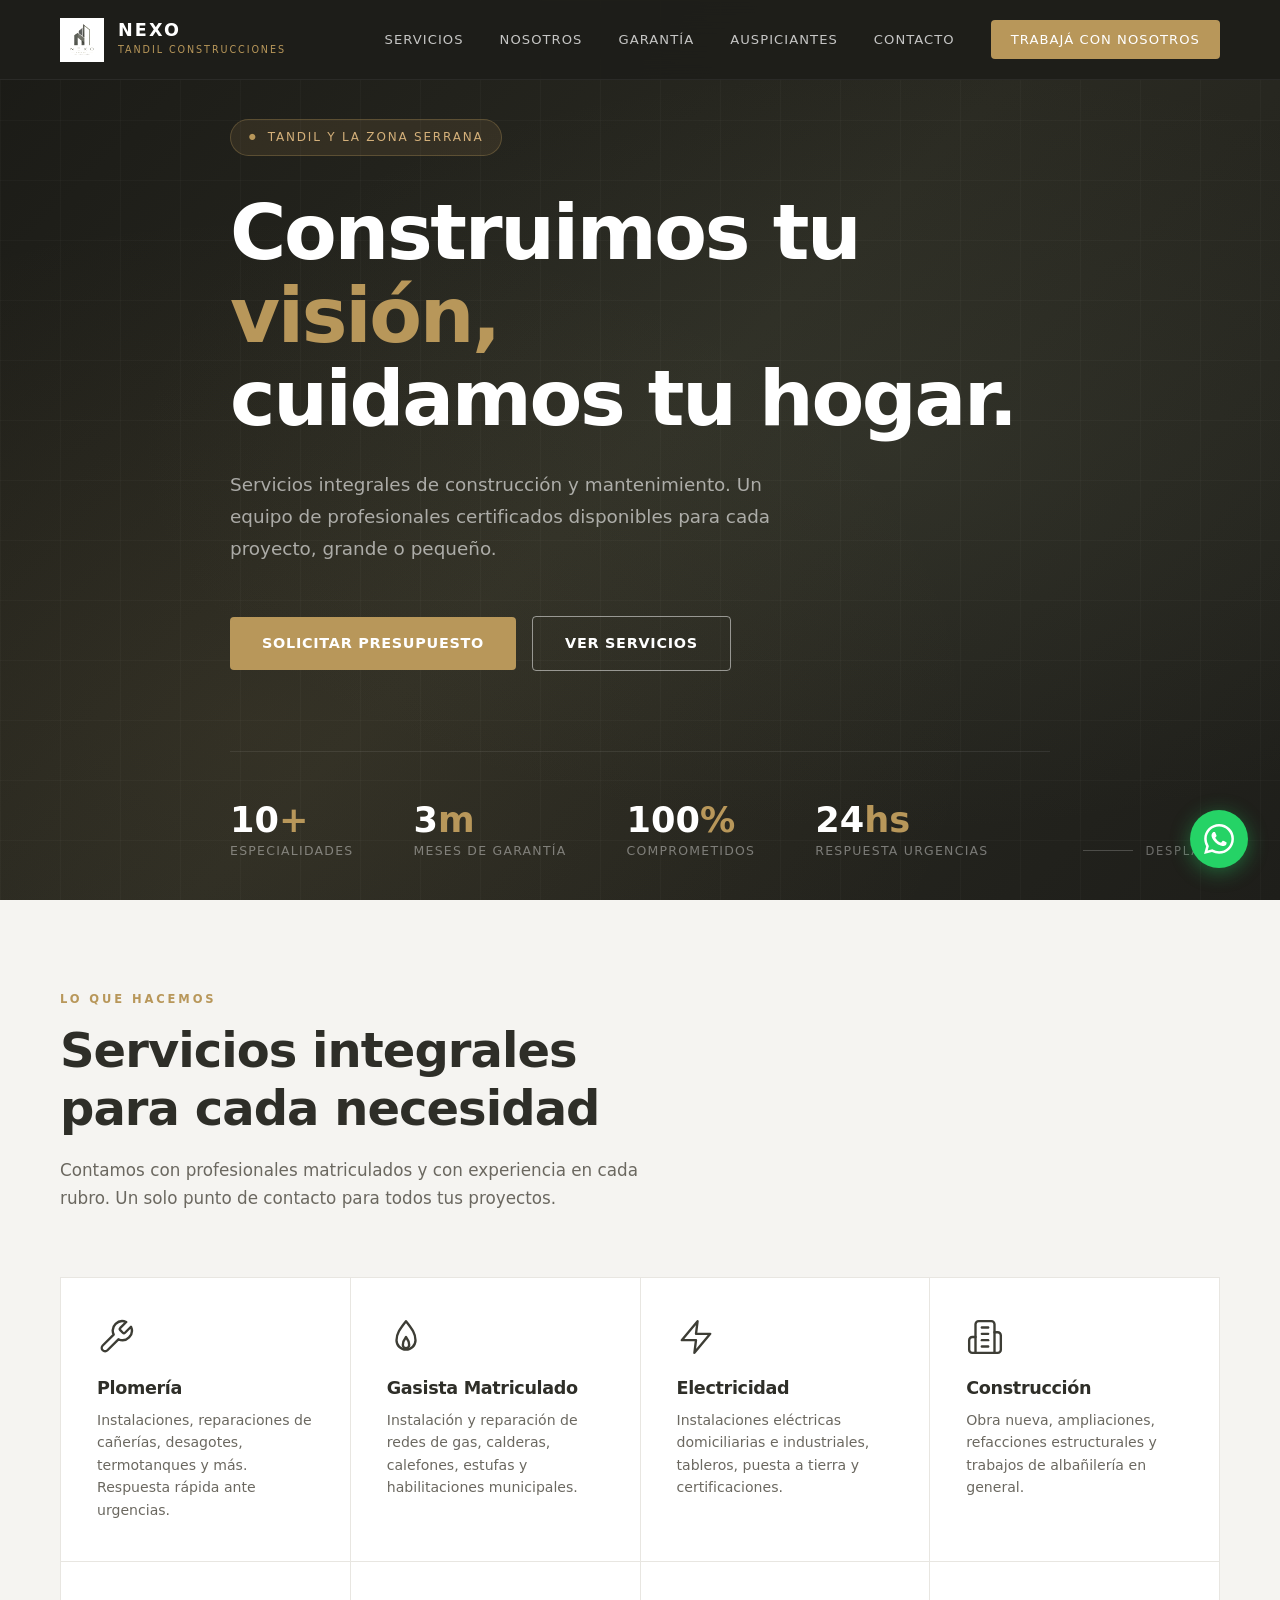
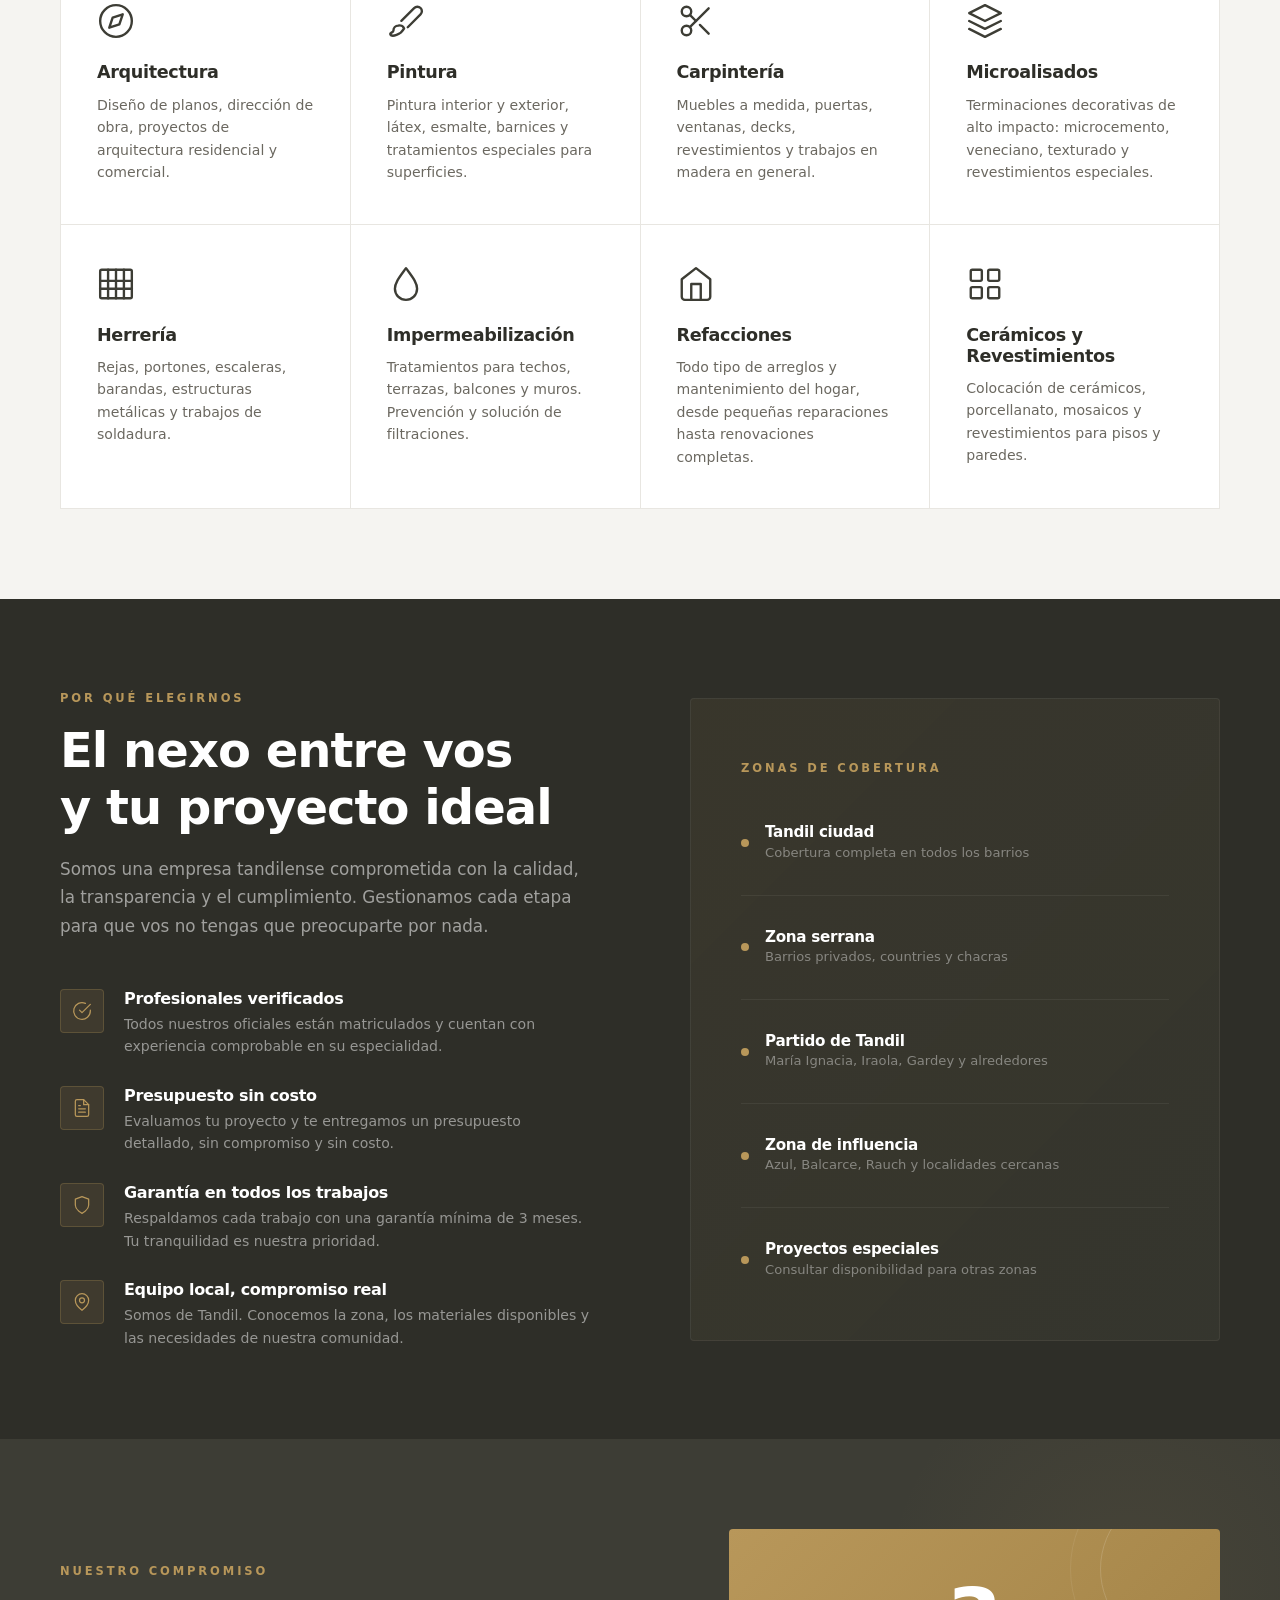
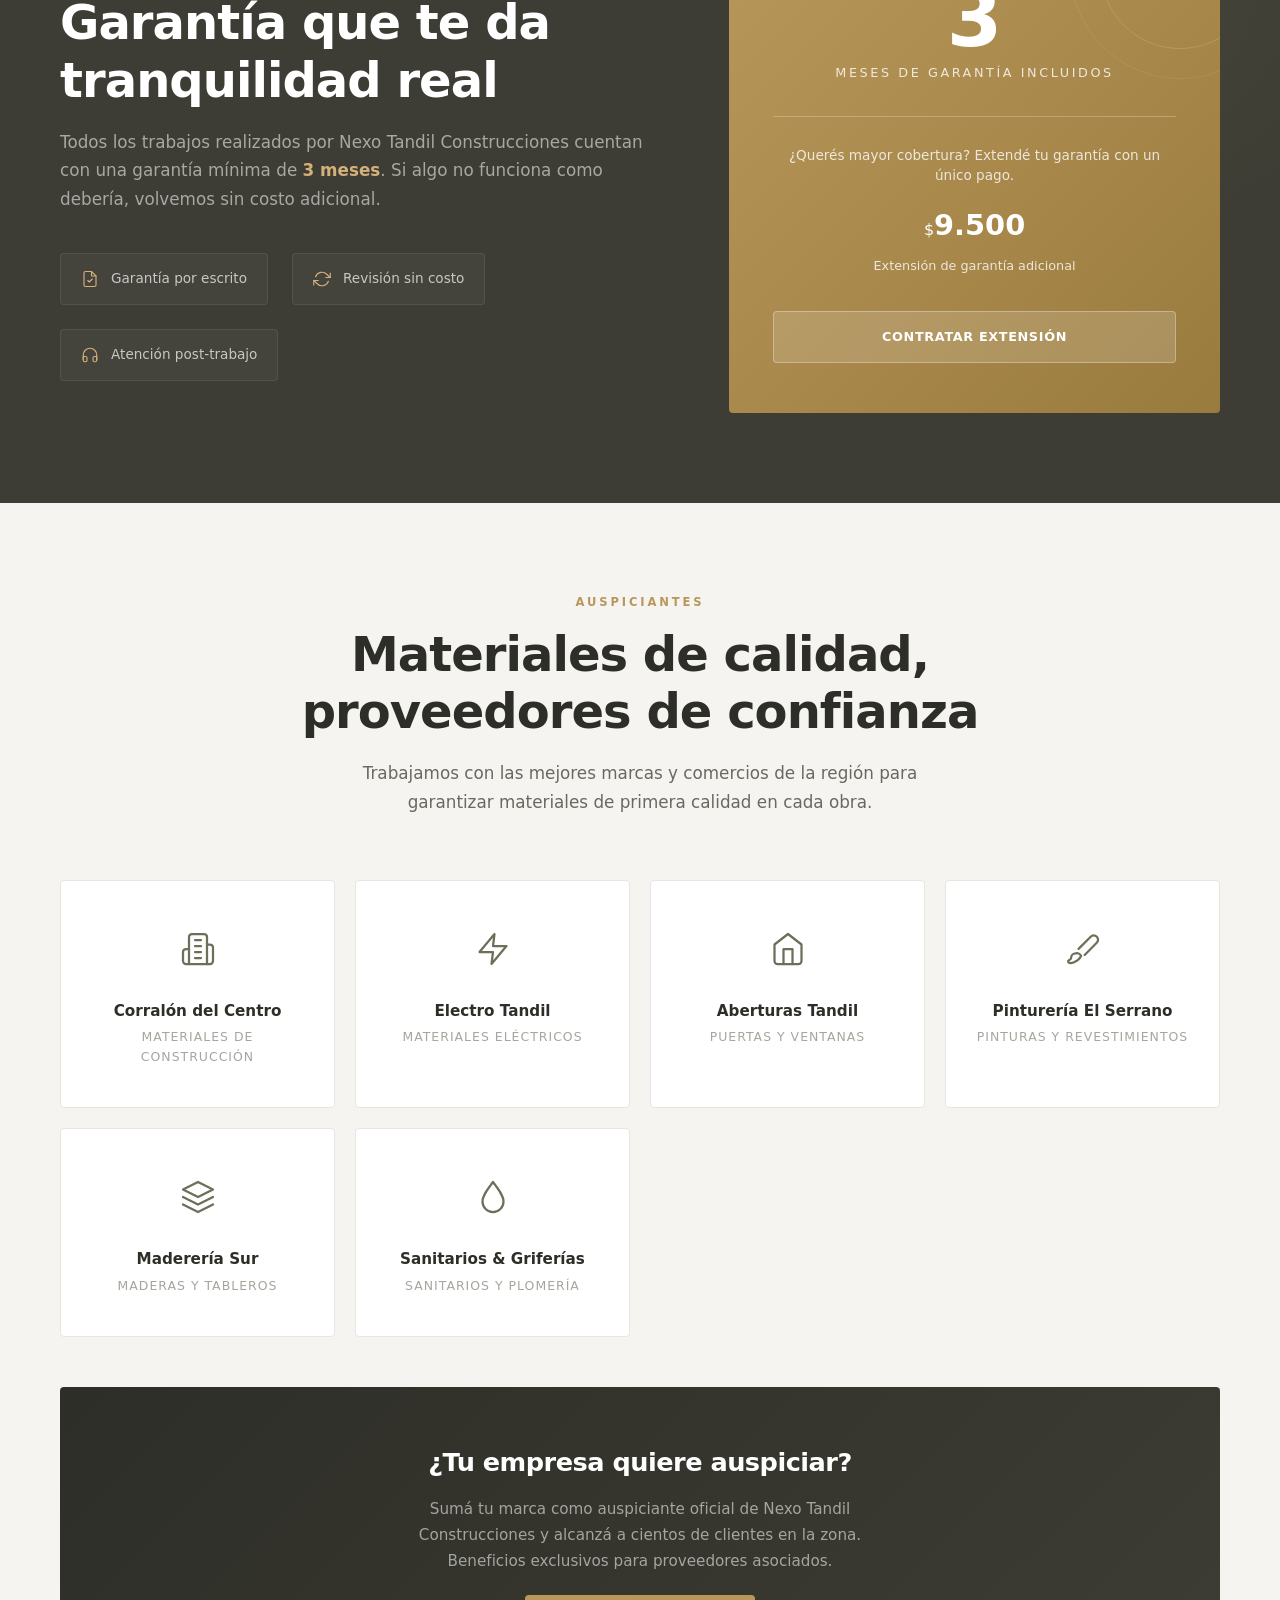
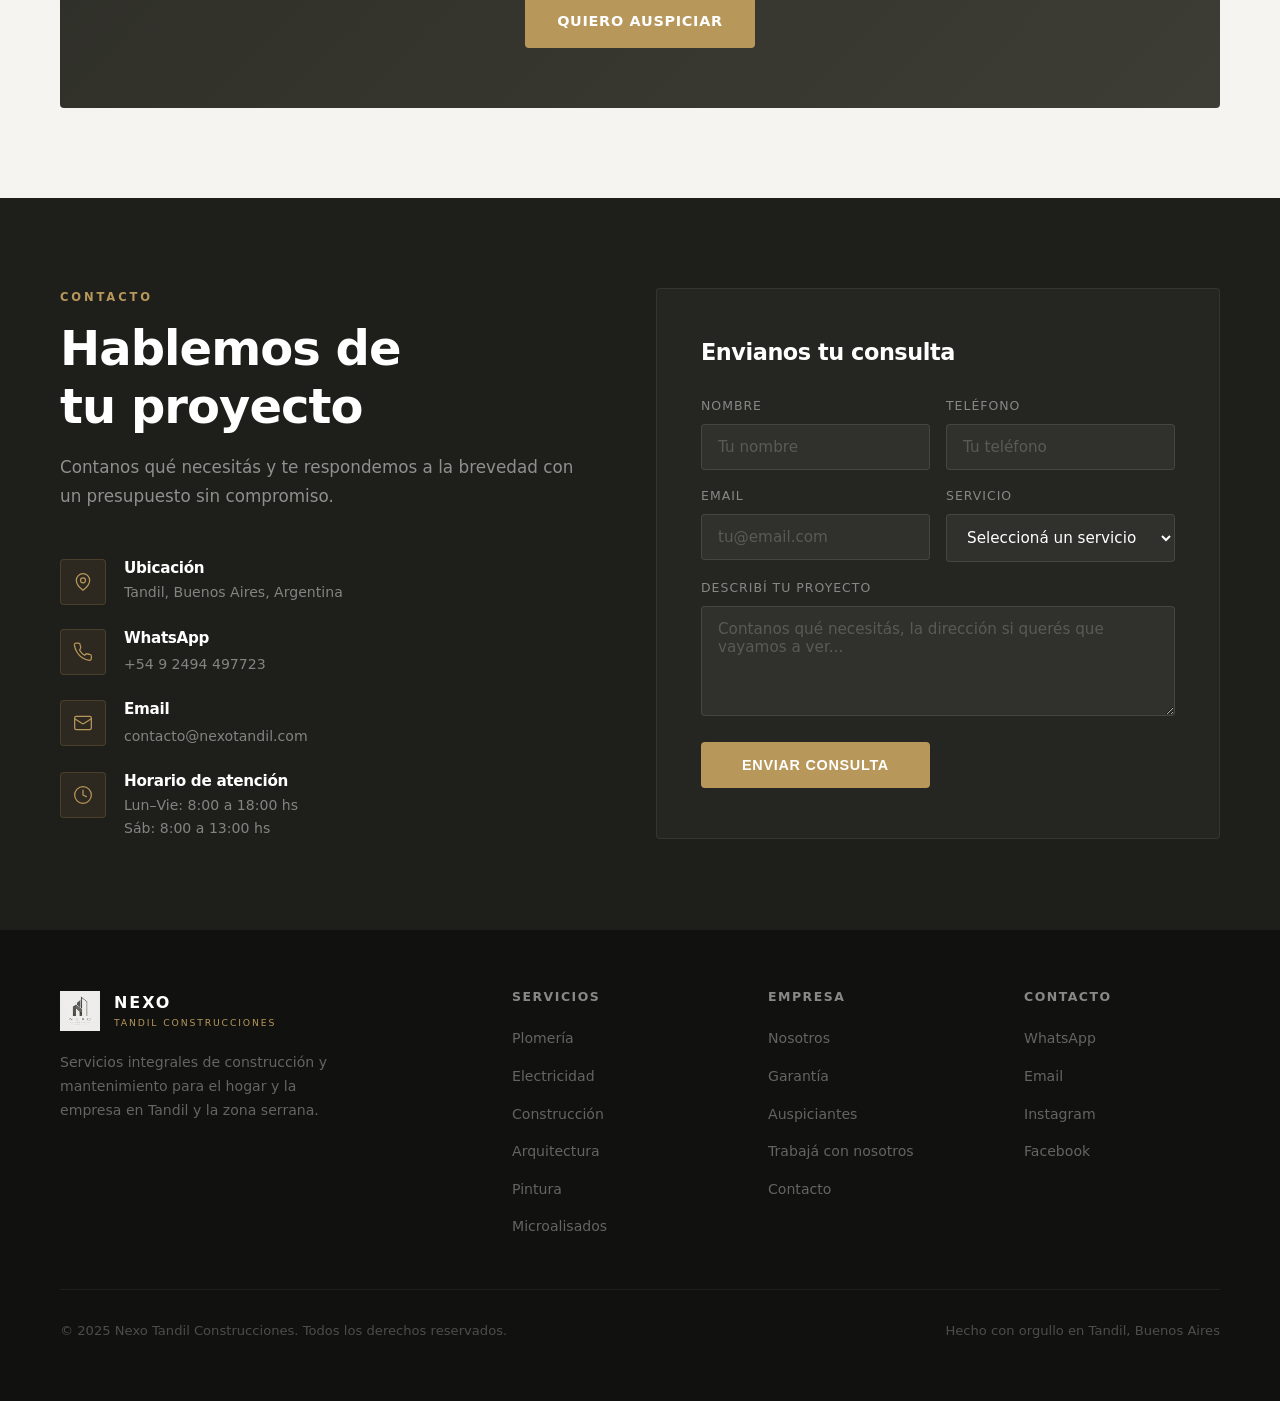
==== index.html @ 0456e1ce "Sitio web completo Nexo Tandil Construcciones Incluye página principal con servicios, garantía, ausp" ====
<!DOCTYPE html>
<html lang="es">
<head>
  <meta charset="UTF-8" />
  <meta name="viewport" content="width=device-width, initial-scale=1.0" />
  <title>Nexo Tandil Construcciones — Tu hogar, nuestra obra</title>
  <meta name="description" content="Nexo Tandil Construcciones. Servicios integrales de construcción, refacciones y mantenimiento en Tandil y la zona. Plomería, electricidad, arquitectura, pintura y más.">
  <link rel="stylesheet" href="style.css" />
</head>
<body>

<!-- SVG SPRITE (icons reutilizables) -->
<svg xmlns="http://www.w3.org/2000/svg" style="display:none">
  <!-- wrench -->
  <symbol id="i-wrench" viewBox="0 0 24 24" fill="none" stroke="currentColor" stroke-width="1.5" stroke-linecap="round" stroke-linejoin="round">
    <path d="M14.7 6.3a1 1 0 0 0 0 1.4l1.6 1.6a1 1 0 0 0 1.4 0l3.77-3.77a6 6 0 0 1-7.94 7.94l-6.91 6.91a2.12 2.12 0 0 1-3-3l6.91-6.91a6 6 0 0 1 7.94-7.94l-3.76 3.76z"/>
  </symbol>
  <!-- flame -->
  <symbol id="i-flame" viewBox="0 0 24 24" fill="none" stroke="currentColor" stroke-width="1.5" stroke-linecap="round" stroke-linejoin="round">
    <path d="M12 2C8 7 6 10 6 14a6 6 0 0 0 12 0c0-4-2-7-6-12z"/>
    <path d="M12 12c-1.5 2-2 3.5-2 5a2 2 0 0 0 4 0c0-1.5-.5-3-2-5z"/>
  </symbol>
  <!-- zap -->
  <symbol id="i-zap" viewBox="0 0 24 24" fill="none" stroke="currentColor" stroke-width="1.5" stroke-linecap="round" stroke-linejoin="round">
    <polygon points="13 2 3 14 12 14 11 22 21 10 12 10 13 2"/>
  </symbol>
  <!-- building -->
  <symbol id="i-building" viewBox="0 0 24 24" fill="none" stroke="currentColor" stroke-width="1.5" stroke-linecap="round" stroke-linejoin="round">
    <path d="M6 22V4a2 2 0 0 1 2-2h8a2 2 0 0 1 2 2v18Z"/>
    <path d="M6 12H4a2 2 0 0 0-2 2v6a2 2 0 0 0 2 2h2"/>
    <path d="M18 9h2a2 2 0 0 1 2 2v9a2 2 0 0 1-2 2h-2"/>
    <line x1="10" y1="6" x2="14" y2="6"/><line x1="10" y1="10" x2="14" y2="10"/>
    <line x1="10" y1="14" x2="14" y2="14"/><line x1="10" y1="18" x2="14" y2="18"/>
  </symbol>
  <!-- compass -->
  <symbol id="i-compass" viewBox="0 0 24 24" fill="none" stroke="currentColor" stroke-width="1.5" stroke-linecap="round" stroke-linejoin="round">
    <circle cx="12" cy="12" r="10"/>
    <polygon points="16.24 7.76 14.12 14.12 7.76 16.24 9.88 9.88 16.24 7.76"/>
  </symbol>
  <!-- paintbrush -->
  <symbol id="i-paintbrush" viewBox="0 0 24 24" fill="none" stroke="currentColor" stroke-width="1.5" stroke-linecap="round" stroke-linejoin="round">
    <path d="m9.06 11.9 8.07-8.06a2.85 2.85 0 1 1 4.03 4.03l-8.06 8.08"/>
    <path d="M7.07 14.94c-1.66 0-3 1.35-3 3.02 0 1.33-2.5 1.52-2 2.5 1 2 6.64.17 8.72-3.74a3.02 3.02 0 0 0-3.72-1.78z"/>
  </symbol>
  <!-- scissors (carpintería) -->
  <symbol id="i-saw" viewBox="0 0 24 24" fill="none" stroke="currentColor" stroke-width="1.5" stroke-linecap="round" stroke-linejoin="round">
    <circle cx="6" cy="6" r="3"/><circle cx="6" cy="18" r="3"/>
    <line x1="20" y1="4" x2="8.12" y2="15.88"/>
    <line x1="14.47" y1="14.48" x2="20" y2="20"/>
    <line x1="8.12" y1="8.12" x2="12" y2="12"/>
  </symbol>
  <!-- layers (microalisados) -->
  <symbol id="i-layers" viewBox="0 0 24 24" fill="none" stroke="currentColor" stroke-width="1.5" stroke-linecap="round" stroke-linejoin="round">
    <polygon points="12 2 2 7 12 12 22 7 12 2"/>
    <polyline points="2 17 12 22 22 17"/>
    <polyline points="2 12 12 17 22 12"/>
  </symbol>
  <!-- bars / gate (herrería) -->
  <symbol id="i-gate" viewBox="0 0 24 24" fill="none" stroke="currentColor" stroke-width="1.5" stroke-linecap="round" stroke-linejoin="round">
    <rect x="2" y="3" width="20" height="18" rx="1"/>
    <line x1="7" y1="3" x2="7" y2="21"/>
    <line x1="12" y1="3" x2="12" y2="21"/>
    <line x1="17" y1="3" x2="17" y2="21"/>
    <line x1="2" y1="10" x2="22" y2="10"/>
    <line x1="2" y1="15" x2="22" y2="15"/>
  </symbol>
  <!-- droplet (impermeabilización) -->
  <symbol id="i-droplet" viewBox="0 0 24 24" fill="none" stroke="currentColor" stroke-width="1.5" stroke-linecap="round" stroke-linejoin="round">
    <path d="M12 2C8 7.5 5 11 5 15a7 7 0 0 0 14 0c0-4-3-7.5-7-13z"/>
  </symbol>
  <!-- home (refacciones) -->
  <symbol id="i-home" viewBox="0 0 24 24" fill="none" stroke="currentColor" stroke-width="1.5" stroke-linecap="round" stroke-linejoin="round">
    <path d="m3 9 9-7 9 7v11a2 2 0 0 1-2 2H5a2 2 0 0 1-2-2z"/>
    <polyline points="9 22 9 12 15 12 15 22"/>
  </symbol>
  <!-- grid (cerámicos) -->
  <symbol id="i-grid" viewBox="0 0 24 24" fill="none" stroke="currentColor" stroke-width="1.5" stroke-linecap="round" stroke-linejoin="round">
    <rect width="7" height="7" x="3" y="3" rx="1"/>
    <rect width="7" height="7" x="14" y="3" rx="1"/>
    <rect width="7" height="7" x="14" y="14" rx="1"/>
    <rect width="7" height="7" x="3" y="14" rx="1"/>
  </symbol>
  <!-- map-pin -->
  <symbol id="i-pin" viewBox="0 0 24 24" fill="none" stroke="currentColor" stroke-width="1.5" stroke-linecap="round" stroke-linejoin="round">
    <path d="M20 10c0 6-8 12-8 12S4 16 4 10a8 8 0 0 1 16 0z"/>
    <circle cx="12" cy="10" r="3"/>
  </symbol>
  <!-- phone -->
  <symbol id="i-phone" viewBox="0 0 24 24" fill="none" stroke="currentColor" stroke-width="1.5" stroke-linecap="round" stroke-linejoin="round">
    <path d="M22 16.92v3a2 2 0 0 1-2.18 2 19.79 19.79 0 0 1-8.63-3.07A19.5 19.5 0 0 1 4.69 12 19.79 19.79 0 0 1 1.65 3.49a2 2 0 0 1 1.99-2.18H6.5a2 2 0 0 1 2 1.72c.13.96.36 1.9.7 2.81a2 2 0 0 1-.45 2.11L7.91 9.91a16 16 0 0 0 6.06 6.06l1.27-1.27a2 2 0 0 1 2.11-.45c.91.34 1.85.57 2.81.7A2 2 0 0 1 22 16.92z"/>
  </symbol>
  <!-- mail -->
  <symbol id="i-mail" viewBox="0 0 24 24" fill="none" stroke="currentColor" stroke-width="1.5" stroke-linecap="round" stroke-linejoin="round">
    <rect width="20" height="16" x="2" y="4" rx="2"/>
    <path d="m22 7-8.97 5.7a1.94 1.94 0 0 1-2.06 0L2 7"/>
  </symbol>
  <!-- clock -->
  <symbol id="i-clock" viewBox="0 0 24 24" fill="none" stroke="currentColor" stroke-width="1.5" stroke-linecap="round" stroke-linejoin="round">
    <circle cx="12" cy="12" r="10"/>
    <polyline points="12 6 12 12 16 14"/>
  </symbol>
  <!-- check-circle -->
  <symbol id="i-check" viewBox="0 0 24 24" fill="none" stroke="currentColor" stroke-width="1.5" stroke-linecap="round" stroke-linejoin="round">
    <path d="M22 11.08V12a10 10 0 1 1-5.93-9.14"/>
    <polyline points="22 4 12 14.01 9 11.01"/>
  </symbol>
  <!-- file-text -->
  <symbol id="i-file" viewBox="0 0 24 24" fill="none" stroke="currentColor" stroke-width="1.5" stroke-linecap="round" stroke-linejoin="round">
    <path d="M14 2H6a2 2 0 0 0-2 2v16a2 2 0 0 0 2 2h12a2 2 0 0 0 2-2V8z"/>
    <polyline points="14 2 14 8 20 8"/>
    <line x1="16" y1="13" x2="8" y2="13"/>
    <line x1="16" y1="17" x2="8" y2="17"/>
    <polyline points="10 9 9 9 8 9"/>
  </symbol>
  <!-- shield -->
  <symbol id="i-shield" viewBox="0 0 24 24" fill="none" stroke="currentColor" stroke-width="1.5" stroke-linecap="round" stroke-linejoin="round">
    <path d="M12 22s8-4 8-10V5l-8-3-8 3v7c0 6 8 10 8 10z"/>
  </symbol>
  <!-- document check (garantía por escrito) -->
  <symbol id="i-doc-check" viewBox="0 0 24 24" fill="none" stroke="currentColor" stroke-width="1.5" stroke-linecap="round" stroke-linejoin="round">
    <path d="M14 2H6a2 2 0 0 0-2 2v16a2 2 0 0 0 2 2h12a2 2 0 0 0 2-2V8z"/>
    <polyline points="14 2 14 8 20 8"/>
    <polyline points="9 14 11 16 15 12"/>
  </symbol>
  <!-- refresh -->
  <symbol id="i-refresh" viewBox="0 0 24 24" fill="none" stroke="currentColor" stroke-width="1.5" stroke-linecap="round" stroke-linejoin="round">
    <path d="M23 4v6h-6"/>
    <path d="M1 20v-6h6"/>
    <path d="M3.51 9a9 9 0 0 1 14.85-3.36L23 10M1 14l4.64 4.36A9 9 0 0 0 20.49 15"/>
  </symbol>
  <!-- headphones (atención) -->
  <symbol id="i-headset" viewBox="0 0 24 24" fill="none" stroke="currentColor" stroke-width="1.5" stroke-linecap="round" stroke-linejoin="round">
    <path d="M3 18v-6a9 9 0 0 1 18 0v6"/>
    <path d="M21 19a2 2 0 0 1-2 2h-1a2 2 0 0 1-2-2v-3a2 2 0 0 1 2-2h3zM3 19a2 2 0 0 0 2 2h1a2 2 0 0 0 2-2v-3a2 2 0 0 0-2-2H3z"/>
  </symbol>
</svg>

<!-- NAVBAR -->
<nav class="navbar" id="navbar">
  <a href="index.html" class="nav-logo">
    <img src="logo.jpg" alt="Nexo Tandil Construcciones" />
    <div class="nav-logo-text">
      <span class="brand">Nexo</span>
      <span class="sub">Tandil Construcciones</span>
    </div>
  </a>
  <div class="nav-menu" id="navMenu">
    <a href="#servicios">Servicios</a>
    <a href="#nosotros">Nosotros</a>
    <a href="#garantia">Garantía</a>
    <a href="#auspiciantes">Auspiciantes</a>
    <a href="#contacto">Contacto</a>
    <a href="postulaciones.html" class="nav-cta">Trabajá con nosotros</a>
  </div>
  <div class="nav-toggle" id="navToggle" onclick="toggleMenu()">
    <span id="t1"></span><span id="t2"></span><span id="t3"></span>
  </div>
</nav>

<!-- HERO -->
<section class="hero">
  <div class="hero-bg"></div>
  <div class="hero-grid"></div>
  <div class="hero-content">
    <div class="hero-badge">Tandil y la zona serrana</div>
    <h1>Construimos tu <span class="accent">visión,</span><br/>cuidamos tu hogar.</h1>
    <p class="hero-desc">Servicios integrales de construcción y mantenimiento. Un equipo de profesionales certificados disponibles para cada proyecto, grande o pequeño.</p>
    <div class="hero-actions">
      <a href="#contacto" class="btn btn-primary">Solicitar presupuesto</a>
      <a href="#servicios" class="btn btn-outline">Ver servicios</a>
    </div>
    <div class="hero-stats">
      <div class="stat-item">
        <div class="stat-num">10<span>+</span></div>
        <div class="stat-label">Especialidades</div>
      </div>
      <div class="stat-item">
        <div class="stat-num">3<span>m</span></div>
        <div class="stat-label">Meses de garantía</div>
      </div>
      <div class="stat-item">
        <div class="stat-num">100<span>%</span></div>
        <div class="stat-label">Comprometidos</div>
      </div>
      <div class="stat-item">
        <div class="stat-num">24<span>hs</span></div>
        <div class="stat-label">Respuesta urgencias</div>
      </div>
    </div>
  </div>
  <div class="hero-scroll">
    <div class="scroll-line"></div>
    Desplazá
  </div>
</section>

<!-- SERVICIOS -->
<section class="services" id="servicios">
  <div class="services-inner">
    <div class="services-header">
      <span class="section-label">Lo que hacemos</span>
      <h2 class="section-title">Servicios integrales<br/>para cada necesidad</h2>
      <p class="section-sub">Contamos con profesionales matriculados y con experiencia en cada rubro. Un solo punto de contacto para todos tus proyectos.</p>
    </div>
    <div class="services-grid">

      <div class="service-card">
        <span class="service-icon"><svg><use href="#i-wrench"/></svg></span>
        <h3 class="service-name">Plomería</h3>
        <p class="service-desc">Instalaciones, reparaciones de cañerías, desagotes, termotanques y más. Respuesta rápida ante urgencias.</p>
      </div>

      <div class="service-card">
        <span class="service-icon"><svg><use href="#i-flame"/></svg></span>
        <h3 class="service-name">Gasista Matriculado</h3>
        <p class="service-desc">Instalación y reparación de redes de gas, calderas, calefones, estufas y habilitaciones municipales.</p>
      </div>

      <div class="service-card">
        <span class="service-icon"><svg><use href="#i-zap"/></svg></span>
        <h3 class="service-name">Electricidad</h3>
        <p class="service-desc">Instalaciones eléctricas domiciliarias e industriales, tableros, puesta a tierra y certificaciones.</p>
      </div>

      <div class="service-card">
        <span class="service-icon"><svg><use href="#i-building"/></svg></span>
        <h3 class="service-name">Construcción</h3>
        <p class="service-desc">Obra nueva, ampliaciones, refacciones estructurales y trabajos de albañilería en general.</p>
      </div>

      <div class="service-card">
        <span class="service-icon"><svg><use href="#i-compass"/></svg></span>
        <h3 class="service-name">Arquitectura</h3>
        <p class="service-desc">Diseño de planos, dirección de obra, proyectos de arquitectura residencial y comercial.</p>
      </div>

      <div class="service-card">
        <span class="service-icon"><svg><use href="#i-paintbrush"/></svg></span>
        <h3 class="service-name">Pintura</h3>
        <p class="service-desc">Pintura interior y exterior, látex, esmalte, barnices y tratamientos especiales para superficies.</p>
      </div>

      <div class="service-card">
        <span class="service-icon"><svg><use href="#i-saw"/></svg></span>
        <h3 class="service-name">Carpintería</h3>
        <p class="service-desc">Muebles a medida, puertas, ventanas, decks, revestimientos y trabajos en madera en general.</p>
      </div>

      <div class="service-card">
        <span class="service-icon"><svg><use href="#i-layers"/></svg></span>
        <h3 class="service-name">Microalisados</h3>
        <p class="service-desc">Terminaciones decorativas de alto impacto: microcemento, veneciano, texturado y revestimientos especiales.</p>
      </div>

      <div class="service-card">
        <span class="service-icon"><svg><use href="#i-gate"/></svg></span>
        <h3 class="service-name">Herrería</h3>
        <p class="service-desc">Rejas, portones, escaleras, barandas, estructuras metálicas y trabajos de soldadura.</p>
      </div>

      <div class="service-card">
        <span class="service-icon"><svg><use href="#i-droplet"/></svg></span>
        <h3 class="service-name">Impermeabilización</h3>
        <p class="service-desc">Tratamientos para techos, terrazas, balcones y muros. Prevención y solución de filtraciones.</p>
      </div>

      <div class="service-card">
        <span class="service-icon"><svg><use href="#i-home"/></svg></span>
        <h3 class="service-name">Refacciones</h3>
        <p class="service-desc">Todo tipo de arreglos y mantenimiento del hogar, desde pequeñas reparaciones hasta renovaciones completas.</p>
      </div>

      <div class="service-card">
        <span class="service-icon"><svg><use href="#i-grid"/></svg></span>
        <h3 class="service-name">Cerámicos y Revestimientos</h3>
        <p class="service-desc">Colocación de cerámicos, porcellanato, mosaicos y revestimientos para pisos y paredes.</p>
      </div>

    </div>
  </div>
</section>

<!-- NOSOTROS -->
<section class="about" id="nosotros">
  <div class="about-inner">
    <div class="about-text">
      <span class="section-label">Por qué elegirnos</span>
      <h2 class="section-title">El nexo entre vos<br/>y tu proyecto ideal</h2>
      <p class="section-sub">Somos una empresa tandilense comprometida con la calidad, la transparencia y el cumplimiento. Gestionamos cada etapa para que vos no tengas que preocuparte por nada.</p>
      <div class="about-features">
        <div class="about-feature">
          <div class="feature-icon"><svg><use href="#i-check"/></svg></div>
          <div class="feature-text">
            <h4>Profesionales verificados</h4>
            <p>Todos nuestros oficiales están matriculados y cuentan con experiencia comprobable en su especialidad.</p>
          </div>
        </div>
        <div class="about-feature">
          <div class="feature-icon"><svg><use href="#i-file"/></svg></div>
          <div class="feature-text">
            <h4>Presupuesto sin costo</h4>
            <p>Evaluamos tu proyecto y te entregamos un presupuesto detallado, sin compromiso y sin costo.</p>
          </div>
        </div>
        <div class="about-feature">
          <div class="feature-icon"><svg><use href="#i-shield"/></svg></div>
          <div class="feature-text">
            <h4>Garantía en todos los trabajos</h4>
            <p>Respaldamos cada trabajo con una garantía mínima de 3 meses. Tu tranquilidad es nuestra prioridad.</p>
          </div>
        </div>
        <div class="about-feature">
          <div class="feature-icon"><svg><use href="#i-pin"/></svg></div>
          <div class="feature-text">
            <h4>Equipo local, compromiso real</h4>
            <p>Somos de Tandil. Conocemos la zona, los materiales disponibles y las necesidades de nuestra comunidad.</p>
          </div>
        </div>
      </div>
    </div>
    <div class="about-visual">
      <span class="section-label">Zonas de cobertura</span>
      <div class="coverage-item">
        <div class="coverage-dot"></div>
        <div class="coverage-info">
          <h4>Tandil ciudad</h4>
          <p>Cobertura completa en todos los barrios</p>
        </div>
      </div>
      <div class="coverage-divider"></div>
      <div class="coverage-item">
        <div class="coverage-dot"></div>
        <div class="coverage-info">
          <h4>Zona serrana</h4>
          <p>Barrios privados, countries y chacras</p>
        </div>
      </div>
      <div class="coverage-divider"></div>
      <div class="coverage-item">
        <div class="coverage-dot"></div>
        <div class="coverage-info">
          <h4>Partido de Tandil</h4>
          <p>María Ignacia, Iraola, Gardey y alrededores</p>
        </div>
      </div>
      <div class="coverage-divider"></div>
      <div class="coverage-item">
        <div class="coverage-dot"></div>
        <div class="coverage-info">
          <h4>Zona de influencia</h4>
          <p>Azul, Balcarce, Rauch y localidades cercanas</p>
        </div>
      </div>
      <div class="coverage-divider"></div>
      <div class="coverage-item">
        <div class="coverage-dot"></div>
        <div class="coverage-info">
          <h4>Proyectos especiales</h4>
          <p>Consultar disponibilidad para otras zonas</p>
        </div>
      </div>
    </div>
  </div>
</section>

<!-- GARANTÍA -->
<section class="warranty" id="garantia">
  <div class="warranty-inner">
    <div class="warranty-content">
      <span class="section-label">Nuestro compromiso</span>
      <h2 class="section-title">Garantía que te da<br/>tranquilidad real</h2>
      <p class="section-sub">Todos los trabajos realizados por Nexo Tandil Construcciones cuentan con una garantía mínima de <strong style="color:var(--gold-light)">3 meses</strong>. Si algo no funciona como debería, volvemos sin costo adicional.</p>
      <div class="warranty-badges">
        <div class="warranty-badge">
          <span class="badge-icon"><svg><use href="#i-doc-check"/></svg></span>
          Garantía por escrito
        </div>
        <div class="warranty-badge">
          <span class="badge-icon"><svg><use href="#i-refresh"/></svg></span>
          Revisión sin costo
        </div>
        <div class="warranty-badge">
          <span class="badge-icon"><svg><use href="#i-headset"/></svg></span>
          Atención post-trabajo
        </div>
      </div>
    </div>
    <div class="warranty-card">
      <div class="warranty-num">3</div>
      <div class="warranty-label">Meses de garantía incluidos</div>
      <div class="warranty-divider"></div>
      <div class="warranty-extend">
        <p>¿Querés mayor cobertura? Extendé tu garantía con un único pago.</p>
        <div class="warranty-price"><span>$</span>9.500</div>
        <p style="margin-top:8px; font-size:0.8rem;">Extensión de garantía adicional</p>
        <a href="#contacto" class="btn">Contratar extensión</a>
      </div>
    </div>
  </div>
</section>

<!-- AUSPICIANTES -->
<section class="sponsors" id="auspiciantes">
  <div class="sponsors-inner">
    <div class="sponsors-header">
      <span class="section-label">Auspiciantes</span>
      <h2 class="section-title">Materiales de calidad,<br/>proveedores de confianza</h2>
      <p class="section-sub">Trabajamos con las mejores marcas y comercios de la región para garantizar materiales de primera calidad en cada obra.</p>
    </div>
    <div class="sponsors-grid">
      <div class="sponsor-card">
        <div class="sponsor-logo" style="color:var(--olive)"><svg width="36" height="36"><use href="#i-building"/></svg></div>
        <div class="sponsor-name">Corralón del Centro</div>
        <div class="sponsor-cat">Materiales de construcción</div>
      </div>
      <div class="sponsor-card">
        <div class="sponsor-logo" style="color:var(--olive)"><svg width="36" height="36"><use href="#i-zap"/></svg></div>
        <div class="sponsor-name">Electro Tandil</div>
        <div class="sponsor-cat">Materiales eléctricos</div>
      </div>
      <div class="sponsor-card">
        <div class="sponsor-logo" style="color:var(--olive)"><svg width="36" height="36"><use href="#i-home"/></svg></div>
        <div class="sponsor-name">Aberturas Tandil</div>
        <div class="sponsor-cat">Puertas y ventanas</div>
      </div>
      <div class="sponsor-card">
        <div class="sponsor-logo" style="color:var(--olive)"><svg width="36" height="36"><use href="#i-paintbrush"/></svg></div>
        <div class="sponsor-name">Pinturería El Serrano</div>
        <div class="sponsor-cat">Pinturas y revestimientos</div>
      </div>
      <div class="sponsor-card">
        <div class="sponsor-logo" style="color:var(--olive)"><svg width="36" height="36"><use href="#i-layers"/></svg></div>
        <div class="sponsor-name">Maderería Sur</div>
        <div class="sponsor-cat">Maderas y tableros</div>
      </div>
      <div class="sponsor-card">
        <div class="sponsor-logo" style="color:var(--olive)"><svg width="36" height="36"><use href="#i-droplet"/></svg></div>
        <div class="sponsor-name">Sanitarios & Griferías</div>
        <div class="sponsor-cat">Sanitarios y plomería</div>
      </div>
    </div>
    <div class="sponsor-join">
      <h3>¿Tu empresa quiere auspiciar?</h3>
      <p>Sumá tu marca como auspiciante oficial de Nexo Tandil Construcciones y alcanzá a cientos de clientes en la zona. Beneficios exclusivos para proveedores asociados.</p>
      <a href="#contacto" class="btn btn-primary">Quiero auspiciar</a>
    </div>
  </div>
</section>

<!-- CONTACTO -->
<section class="contact" id="contacto">
  <div class="contact-inner">
    <div class="contact-info">
      <span class="section-label">Contacto</span>
      <h2 class="section-title">Hablemos de<br/>tu proyecto</h2>
      <p class="section-sub">Contanos qué necesitás y te respondemos a la brevedad con un presupuesto sin compromiso.</p>
      <div class="contact-details">
        <div class="contact-item">
          <div class="contact-icon"><svg><use href="#i-pin"/></svg></div>
          <div class="contact-text">
            <h4>Ubicación</h4>
            <p>Tandil, Buenos Aires, Argentina</p>
          </div>
        </div>
        <div class="contact-item">
          <div class="contact-icon"><svg><use href="#i-phone"/></svg></div>
          <div class="contact-text">
            <h4>WhatsApp</h4>
            <a href="https://wa.me/5492494497723" target="_blank">+54 9 2494 497723</a>
          </div>
        </div>
        <div class="contact-item">
          <div class="contact-icon"><svg><use href="#i-mail"/></svg></div>
          <div class="contact-text">
            <h4>Email</h4>
            <a href="mailto:contacto@nexotandil.com">contacto@nexotandil.com</a>
          </div>
        </div>
        <div class="contact-item">
          <div class="contact-icon"><svg><use href="#i-clock"/></svg></div>
          <div class="contact-text">
            <h4>Horario de atención</h4>
            <p>Lun–Vie: 8:00 a 18:00 hs<br/>Sáb: 8:00 a 13:00 hs</p>
          </div>
        </div>
      </div>
    </div>
    <div class="contact-form">
      <h3>Envianos tu consulta</h3>
      <form class="form-grid" onsubmit="handleContactSubmit(event)">
        <div class="form-group">
          <label for="c-name">Nombre</label>
          <input type="text" id="c-name" placeholder="Tu nombre" required />
        </div>
        <div class="form-group">
          <label for="c-phone">Teléfono</label>
          <input type="tel" id="c-phone" placeholder="Tu teléfono" />
        </div>
        <div class="form-group">
          <label for="c-email">Email</label>
          <input type="email" id="c-email" placeholder="tu@email.com" />
        </div>
        <div class="form-group">
          <label for="c-service">Servicio</label>
          <select id="c-service">
            <option value="">Seleccioná un servicio</option>
            <option>Plomería</option><option>Gasista</option><option>Electricidad</option>
            <option>Construcción</option><option>Arquitectura</option><option>Pintura</option>
            <option>Carpintería</option><option>Microalisados</option><option>Herrería</option>
            <option>Impermeabilización</option><option>Cerámicos</option><option>Refacciones</option>
            <option>Extensión de garantía</option><option>Otro</option>
          </select>
        </div>
        <div class="form-group full">
          <label for="c-msg">Describí tu proyecto</label>
          <textarea id="c-msg" placeholder="Contanos qué necesitás, la dirección si querés que vayamos a ver..." required></textarea>
        </div>
        <div class="form-submit full">
          <button type="submit" class="btn btn-primary" style="width:100%;justify-content:center;">Enviar consulta</button>
        </div>
      </form>
    </div>
  </div>
</section>

<!-- FOOTER -->
<footer>
  <div class="footer-inner">
    <div class="footer-brand">
      <div class="footer-logo">
        <img src="logo.jpg" alt="Nexo Tandil" />
        <div>
          <div class="brand">Nexo</div>
          <div class="sub">Tandil Construcciones</div>
        </div>
      </div>
      <p class="footer-desc">Servicios integrales de construcción y mantenimiento para el hogar y la empresa en Tandil y la zona serrana.</p>
    </div>
    <div class="footer-col">
      <h4>Servicios</h4>
      <ul>
        <li><a href="#servicios">Plomería</a></li>
        <li><a href="#servicios">Electricidad</a></li>
        <li><a href="#servicios">Construcción</a></li>
        <li><a href="#servicios">Arquitectura</a></li>
        <li><a href="#servicios">Pintura</a></li>
        <li><a href="#servicios">Microalisados</a></li>
      </ul>
    </div>
    <div class="footer-col">
      <h4>Empresa</h4>
      <ul>
        <li><a href="#nosotros">Nosotros</a></li>
        <li><a href="#garantia">Garantía</a></li>
        <li><a href="#auspiciantes">Auspiciantes</a></li>
        <li><a href="postulaciones.html">Trabajá con nosotros</a></li>
        <li><a href="#contacto">Contacto</a></li>
      </ul>
    </div>
    <div class="footer-col">
      <h4>Contacto</h4>
      <ul>
        <li><a href="https://wa.me/5492494497723" target="_blank">WhatsApp</a></li>
        <li><a href="mailto:contacto@nexotandil.com">Email</a></li>
        <li><a href="#">Instagram</a></li>
        <li><a href="#">Facebook</a></li>
      </ul>
    </div>
  </div>
  <div class="footer-bottom">
    <p>&copy; 2025 Nexo Tandil Construcciones. Todos los derechos reservados.</p>
    <p>Hecho con orgullo en Tandil, Buenos Aires</p>
  </div>
</footer>

<div class="toast" id="toast"></div>

<a href="https://wa.me/5492494497723" target="_blank" class="wa-float" aria-label="Contactar por WhatsApp">
  <span class="wa-tooltip">Escribinos</span>
  <svg viewBox="0 0 24 24" xmlns="http://www.w3.org/2000/svg">
    <path d="M17.472 14.382c-.297-.149-1.758-.867-2.03-.967-.273-.099-.471-.148-.67.15-.197.297-.767.966-.94 1.164-.173.199-.347.223-.644.075-.297-.15-1.255-.463-2.39-1.475-.883-.788-1.48-1.761-1.653-2.059-.173-.297-.018-.458.13-.606.134-.133.298-.347.446-.52.149-.174.198-.298.298-.497.099-.198.05-.371-.025-.52-.075-.149-.669-1.612-.916-2.207-.242-.579-.487-.5-.669-.51-.173-.008-.371-.01-.57-.01-.198 0-.52.074-.792.372-.272.297-1.04 1.016-1.04 2.479 0 1.462 1.065 2.875 1.213 3.074.149.198 2.096 3.2 5.077 4.487.709.306 1.262.489 1.694.625.712.227 1.36.195 1.871.118.571-.085 1.758-.719 2.006-1.413.248-.694.248-1.289.173-1.413-.074-.124-.272-.198-.57-.347m-5.421 7.403h-.004a9.87 9.87 0 0 1-5.031-1.378l-.361-.214-3.741.982.998-3.648-.235-.374a9.86 9.86 0 0 1-1.51-5.26c.001-5.45 4.436-9.884 9.888-9.884 2.64 0 5.122 1.03 6.988 2.898a9.825 9.825 0 0 1 2.893 6.994c-.003 5.45-4.437 9.884-9.885 9.884m8.413-18.297A11.815 11.815 0 0 0 12.05 0C5.495 0 .16 5.335.157 11.892c0 2.096.547 4.142 1.588 5.945L.057 24l6.305-1.654a11.882 11.882 0 0 0 5.683 1.448h.005c6.554 0 11.89-5.335 11.893-11.893a11.821 11.821 0 0 0-3.48-8.413Z"/>
  </svg>
</a>

<script>
  window.addEventListener('scroll', () => {
    document.getElementById('navbar').classList.toggle('scrolled', window.scrollY > 60);
  });

  let menuOpen = false;
  function toggleMenu() {
    menuOpen = !menuOpen;
    document.getElementById('navMenu').classList.toggle('open', menuOpen);
    const t1 = document.getElementById('t1'), t2 = document.getElementById('t2'), t3 = document.getElementById('t3');
    if (menuOpen) { t1.style.transform='rotate(45deg) translate(5px,5px)'; t2.style.opacity='0'; t3.style.transform='rotate(-45deg) translate(5px,-5px)'; }
    else { t1.style.transform=''; t2.style.opacity=''; t3.style.transform=''; }
  }
  document.querySelectorAll('.nav-menu a').forEach(a => a.addEventListener('click', () => { if (menuOpen) toggleMenu(); }));

  function showToast(msg) {
    const t = document.getElementById('toast');
    t.textContent = msg;
    t.classList.add('show');
    setTimeout(() => t.classList.remove('show'), 4000);
  }

  function handleContactSubmit(e) {
    e.preventDefault();
    showToast('Consulta enviada. Te contactamos pronto.');
    e.target.reset();
  }

  const obs = new IntersectionObserver(entries => {
    entries.forEach(entry => {
      if (entry.isIntersecting) { entry.target.style.opacity='1'; entry.target.style.transform='translateY(0)'; }
    });
  }, { threshold: 0.08, rootMargin: '0px 0px -40px 0px' });

  document.querySelectorAll('.service-card, .sponsor-card').forEach(el => {
    el.style.opacity = '0';
    el.style.transform = 'translateY(20px)';
    el.style.transition = 'opacity 0.45s ease, transform 0.45s ease, background 0.3s ease, border-color 0.3s ease, box-shadow 0.3s ease, color 0.3s ease';
    obs.observe(el);
  });
</script>
</body>
</html>
---- style.css ----
/* === VARIABLES === */
:root {
  --dark: #2e2e28;
  --charcoal: #3d3d35;
  --olive: #6b7059;
  --gold: #b8975a;
  --gold-light: #d4b07a;
  --bg: #f5f4f1;
  --bg-dark: #1e1e1a;
  --white: #ffffff;
  --gray-light: #e8e6e1;
  --gray-mid: #a8a59e;
  --text: #2e2e28;
  --text-light: #6b6860;
  --section-pad: 90px 0;
  --radius: 4px;
  --shadow: 0 4px 30px rgba(0,0,0,0.08);
  --shadow-lg: 0 8px 50px rgba(0,0,0,0.15);
  --transition: all 0.3s ease;
}

/* === RESET === */
*, *::before, *::after { box-sizing: border-box; margin: 0; padding: 0; }
html { scroll-behavior: smooth; }
body { font-family: 'Segoe UI', system-ui, -apple-system, sans-serif; background: var(--bg); color: var(--text); line-height: 1.6; }
a { text-decoration: none; color: inherit; }
img { max-width: 100%; display: block; }
ul { list-style: none; }

/* === TYPOGRAPHY === */
h1, h2, h3, h4 { line-height: 1.2; font-weight: 700; letter-spacing: -0.02em; }
.section-label {
  font-size: 0.72rem;
  letter-spacing: 0.25em;
  text-transform: uppercase;
  color: var(--gold);
  font-weight: 600;
  margin-bottom: 14px;
  display: block;
}
.section-title {
  font-size: clamp(2rem, 4vw, 3rem);
  color: var(--dark);
  margin-bottom: 18px;
}
.section-sub {
  font-size: 1.05rem;
  color: var(--text-light);
  max-width: 600px;
  line-height: 1.7;
}

/* === BUTTONS === */
.btn {
  display: inline-flex;
  align-items: center;
  gap: 10px;
  padding: 15px 32px;
  border-radius: var(--radius);
  font-weight: 600;
  font-size: 0.9rem;
  letter-spacing: 0.05em;
  text-transform: uppercase;
  cursor: pointer;
  border: none;
  transition: var(--transition);
}
.btn-primary {
  background: var(--gold);
  color: var(--white);
}
.btn-primary:hover { background: var(--gold-light); transform: translateY(-2px); box-shadow: 0 8px 25px rgba(184,151,90,0.35); }
.btn-outline {
  background: transparent;
  color: var(--white);
  border: 1.5px solid rgba(255,255,255,0.5);
}
.btn-outline:hover { background: rgba(255,255,255,0.1); border-color: var(--white); }
.btn-dark {
  background: var(--dark);
  color: var(--white);
}
.btn-dark:hover { background: var(--charcoal); transform: translateY(-2px); box-shadow: var(--shadow); }

/* === NAVBAR === */
.navbar {
  position: fixed;
  top: 0; left: 0; right: 0;
  z-index: 1000;
  display: flex;
  align-items: center;
  justify-content: space-between;
  padding: 0 60px;
  height: 80px;
  background: rgba(30,30,26,0.95);
  backdrop-filter: blur(20px);
  border-bottom: 1px solid rgba(255,255,255,0.06);
  transition: var(--transition);
}
.navbar.scrolled { height: 68px; background: rgba(20,20,17,0.98); }
.nav-logo { display: flex; align-items: center; gap: 14px; }
.nav-logo img { height: 44px; width: 44px; object-fit: contain; filter: brightness(1.1); }
.nav-logo-text { display: flex; flex-direction: column; }
.nav-logo-text .brand { font-size: 1.1rem; font-weight: 800; letter-spacing: 0.12em; color: var(--white); text-transform: uppercase; line-height: 1; }
.nav-logo-text .sub { font-size: 0.6rem; letter-spacing: 0.2em; color: var(--gold); text-transform: uppercase; margin-top: 3px; }
.nav-menu { display: flex; align-items: center; gap: 36px; }
.nav-menu a { font-size: 0.82rem; letter-spacing: 0.08em; text-transform: uppercase; color: rgba(255,255,255,0.75); font-weight: 500; transition: var(--transition); position: relative; }
.nav-menu a::after { content: ''; position: absolute; bottom: -4px; left: 0; width: 0; height: 1px; background: var(--gold); transition: var(--transition); }
.nav-menu a:hover { color: var(--white); }
.nav-menu a:hover::after { width: 100%; }
.nav-cta { background: var(--gold); color: var(--white) !important; padding: 9px 20px; border-radius: var(--radius); }
.nav-cta::after { display: none !important; }
.nav-cta:hover { background: var(--gold-light) !important; }
.nav-toggle { display: none; flex-direction: column; gap: 5px; cursor: pointer; padding: 4px; }
.nav-toggle span { display: block; width: 24px; height: 2px; background: var(--white); transition: var(--transition); border-radius: 2px; }

/* === HERO === */
.hero {
  min-height: 100vh;
  background: var(--bg-dark);
  display: flex;
  align-items: center;
  position: relative;
  overflow: hidden;
}
.hero-bg {
  position: absolute;
  inset: 0;
  background:
    radial-gradient(ellipse at 70% 50%, rgba(107,112,89,0.15) 0%, transparent 60%),
    radial-gradient(ellipse at 20% 80%, rgba(184,151,90,0.08) 0%, transparent 50%),
    linear-gradient(135deg, #1a1a16 0%, #2a2a22 50%, #1e1e1a 100%);
}
.hero-grid {
  position: absolute;
  inset: 0;
  background-image:
    linear-gradient(rgba(255,255,255,0.025) 1px, transparent 1px),
    linear-gradient(90deg, rgba(255,255,255,0.025) 1px, transparent 1px);
  background-size: 60px 60px;
}
.hero-content {
  position: relative;
  z-index: 2;
  max-width: 1280px;
  margin: 0 auto;
  padding: 0 60px;
  padding-top: 80px;
}
.hero-badge {
  display: inline-flex;
  align-items: center;
  gap: 10px;
  background: rgba(184,151,90,0.12);
  border: 1px solid rgba(184,151,90,0.3);
  color: var(--gold-light);
  font-size: 0.75rem;
  letter-spacing: 0.15em;
  text-transform: uppercase;
  padding: 8px 18px;
  border-radius: 50px;
  margin-bottom: 36px;
  font-weight: 500;
}
.hero-badge::before { content: '●'; font-size: 0.5rem; color: var(--gold); animation: pulse 2s infinite; }
@keyframes pulse { 0%,100%{opacity:1} 50%{opacity:0.4} }
.hero h1 {
  font-size: clamp(2.8rem, 6vw, 5.5rem);
  color: var(--white);
  font-weight: 800;
  letter-spacing: -0.03em;
  line-height: 1.08;
  margin-bottom: 28px;
  max-width: 820px;
}
.hero h1 .accent { color: var(--gold); }
.hero-desc {
  font-size: 1.15rem;
  color: rgba(255,255,255,0.6);
  max-width: 560px;
  line-height: 1.75;
  margin-bottom: 50px;
}
.hero-actions { display: flex; gap: 16px; flex-wrap: wrap; align-items: center; margin-bottom: 80px; }
.hero-stats {
  display: flex;
  gap: 60px;
  padding-top: 50px;
  border-top: 1px solid rgba(255,255,255,0.08);
}
.stat-item {}
.stat-num { font-size: 2.2rem; font-weight: 800; color: var(--white); line-height: 1; margin-bottom: 4px; }
.stat-num span { color: var(--gold); }
.stat-label { font-size: 0.78rem; letter-spacing: 0.1em; text-transform: uppercase; color: rgba(255,255,255,0.4); }
.hero-scroll {
  position: absolute;
  bottom: 40px;
  right: 60px;
  display: flex;
  align-items: center;
  gap: 12px;
  color: rgba(255,255,255,0.35);
  font-size: 0.72rem;
  letter-spacing: 0.15em;
  text-transform: uppercase;
}
.scroll-line { width: 50px; height: 1px; background: rgba(255,255,255,0.2); }

/* === SERVICES === */
.services { padding: var(--section-pad); background: var(--bg); }
.services-inner { max-width: 1280px; margin: 0 auto; padding: 0 60px; }
.services-header { margin-bottom: 64px; }
.services-grid {
  display: grid;
  grid-template-columns: repeat(auto-fill, minmax(260px, 1fr));
  gap: 1px;
  background: var(--gray-light);
  border: 1px solid var(--gray-light);
}
.service-card {
  background: var(--white);
  padding: 40px 36px;
  cursor: default;
  transition: var(--transition);
  position: relative;
  overflow: hidden;
}
.service-card::before {
  content: '';
  position: absolute;
  bottom: 0; left: 0;
  width: 0; height: 3px;
  background: var(--gold);
  transition: var(--transition);
}
.service-card:hover { background: var(--dark); }
.service-card:hover .service-icon { color: var(--gold); }
.service-card:hover .service-name { color: var(--white); }
.service-card:hover .service-desc { color: rgba(255,255,255,0.55); }
.service-card:hover::before { width: 100%; }
.service-icon { color: var(--charcoal); margin-bottom: 22px; display: block; transition: var(--transition); }
.service-icon svg { width: 38px; height: 38px; display: block; transition: var(--transition); }
.service-card:hover .service-icon { color: var(--gold); }
.service-name { font-size: 1.1rem; font-weight: 700; color: var(--dark); margin-bottom: 10px; transition: var(--transition); }
.service-desc { font-size: 0.88rem; color: var(--text-light); line-height: 1.6; transition: var(--transition); }

/* === ABOUT / WHY === */
.about { padding: var(--section-pad); background: var(--dark); }
.about-inner {
  max-width: 1280px;
  margin: 0 auto;
  padding: 0 60px;
  display: grid;
  grid-template-columns: 1fr 1fr;
  gap: 100px;
  align-items: center;
}
.about-text .section-title { color: var(--white); }
.about-text .section-sub { color: rgba(255,255,255,0.55); }
.about-features { margin-top: 48px; display: flex; flex-direction: column; gap: 28px; }
.about-feature { display: flex; gap: 20px; align-items: flex-start; }
.feature-icon { width: 44px; height: 44px; background: rgba(184,151,90,0.12); border: 1px solid rgba(184,151,90,0.25); border-radius: var(--radius); display: flex; align-items: center; justify-content: center; flex-shrink: 0; color: var(--gold); }
.feature-icon svg { width: 20px; height: 20px; display: block; }
.feature-text h4 { color: var(--white); font-size: 1rem; margin-bottom: 5px; }
.feature-text p { color: rgba(255,255,255,0.5); font-size: 0.88rem; line-height: 1.6; }
.about-visual {
  background: linear-gradient(135deg, rgba(184,151,90,0.08) 0%, rgba(107,112,89,0.12) 100%);
  border: 1px solid rgba(255,255,255,0.06);
  border-radius: var(--radius);
  padding: 60px 50px;
  display: flex;
  flex-direction: column;
  gap: 32px;
}
.coverage-item { display: flex; align-items: center; gap: 16px; }
.coverage-dot { width: 8px; height: 8px; border-radius: 50%; background: var(--gold); flex-shrink: 0; }
.coverage-info h4 { color: var(--white); font-size: 0.95rem; font-weight: 600; }
.coverage-info p { color: rgba(255,255,255,0.4); font-size: 0.82rem; }
.coverage-divider { height: 1px; background: rgba(255,255,255,0.06); }

/* === WARRANTY === */
.warranty { padding: var(--section-pad); background: var(--charcoal); position: relative; overflow: hidden; }
.warranty::before {
  content: '';
  position: absolute;
  top: -100px; right: -100px;
  width: 500px; height: 500px;
  background: radial-gradient(circle, rgba(184,151,90,0.08) 0%, transparent 70%);
  pointer-events: none;
}
.warranty-inner {
  max-width: 1280px;
  margin: 0 auto;
  padding: 0 60px;
  display: grid;
  grid-template-columns: 1.2fr 1fr;
  gap: 80px;
  align-items: center;
}
.warranty-content .section-title { color: var(--white); }
.warranty-content .section-sub { color: rgba(255,255,255,0.55); margin-bottom: 40px; }
.warranty-badges { display: flex; gap: 24px; flex-wrap: wrap; }
.warranty-badge {
  display: flex;
  align-items: center;
  gap: 12px;
  background: rgba(255,255,255,0.04);
  border: 1px solid rgba(255,255,255,0.08);
  padding: 14px 20px;
  border-radius: var(--radius);
  color: rgba(255,255,255,0.7);
  font-size: 0.85rem;
}
.warranty-badge .badge-icon { color: var(--gold-light); }
.warranty-badge .badge-icon svg { width: 18px; height: 18px; display: block; }
.warranty-card {
  background: linear-gradient(135deg, var(--gold) 0%, #9a7b3e 100%);
  border-radius: var(--radius);
  padding: 50px 44px;
  text-align: center;
  position: relative;
  overflow: hidden;
}
.warranty-card::before {
  content: '';
  position: absolute;
  top: -40px; right: -40px;
  width: 160px; height: 160px;
  border: 1px solid rgba(255,255,255,0.15);
  border-radius: 50%;
}
.warranty-card::after {
  content: '';
  position: absolute;
  top: -70px; right: -70px;
  width: 220px; height: 220px;
  border: 1px solid rgba(255,255,255,0.08);
  border-radius: 50%;
}
.warranty-num { font-size: 5rem; font-weight: 800; color: var(--white); line-height: 1; margin-bottom: 4px; position: relative; z-index: 1; }
.warranty-label { font-size: 0.8rem; letter-spacing: 0.2em; text-transform: uppercase; color: rgba(255,255,255,0.8); margin-bottom: 32px; position: relative; z-index: 1; }
.warranty-divider { height: 1px; background: rgba(255,255,255,0.25); margin-bottom: 28px; }
.warranty-extend { position: relative; z-index: 1; }
.warranty-extend p { font-size: 0.85rem; color: rgba(255,255,255,0.8); line-height: 1.5; margin-bottom: 16px; }
.warranty-price { font-size: 1.8rem; font-weight: 800; color: var(--white); }
.warranty-price span { font-size: 1rem; font-weight: 400; }
.warranty-extend .btn { width: 100%; justify-content: center; margin-top: 20px; background: rgba(255,255,255,0.15); color: var(--white); border: 1px solid rgba(255,255,255,0.3); font-size: 0.8rem; }
.warranty-extend .btn:hover { background: rgba(255,255,255,0.25); }

/* === SPONSORS === */
.sponsors { padding: var(--section-pad); background: var(--bg); }
.sponsors-inner { max-width: 1280px; margin: 0 auto; padding: 0 60px; }
.sponsors-header { text-align: center; margin-bottom: 64px; }
.sponsors-header .section-sub { margin: 0 auto; text-align: center; }
.sponsors-grid {
  display: grid;
  grid-template-columns: repeat(auto-fill, minmax(220px, 1fr));
  gap: 20px;
  margin-bottom: 50px;
}
.sponsor-card {
  background: var(--white);
  border: 1px solid var(--gray-light);
  border-radius: var(--radius);
  padding: 40px 30px;
  text-align: center;
  transition: var(--transition);
  cursor: default;
}
.sponsor-card:hover { border-color: var(--gold); box-shadow: 0 4px 20px rgba(184,151,90,0.12); transform: translateY(-3px); }
.sponsor-logo { font-size: 2.5rem; margin-bottom: 14px; }
.sponsor-name { font-size: 0.95rem; font-weight: 700; color: var(--dark); margin-bottom: 4px; }
.sponsor-cat { font-size: 0.78rem; color: var(--gray-mid); text-transform: uppercase; letter-spacing: 0.08em; }
.sponsor-join {
  background: linear-gradient(135deg, var(--dark) 0%, var(--charcoal) 100%);
  border-radius: var(--radius);
  padding: 60px;
  text-align: center;
  display: flex;
  flex-direction: column;
  align-items: center;
  gap: 20px;
}
.sponsor-join h3 { font-size: 1.6rem; color: var(--white); }
.sponsor-join p { color: rgba(255,255,255,0.55); max-width: 460px; font-size: 0.95rem; line-height: 1.7; }

/* === CONTACT === */
.contact { padding: var(--section-pad); background: var(--bg-dark); }
.contact-inner {
  max-width: 1280px;
  margin: 0 auto;
  padding: 0 60px;
  display: grid;
  grid-template-columns: 1fr 1fr;
  gap: 80px;
}
.contact-info .section-title { color: var(--white); }
.contact-info .section-sub { color: rgba(255,255,255,0.5); }
.contact-details { margin-top: 48px; display: flex; flex-direction: column; gap: 24px; }
.contact-item { display: flex; gap: 18px; align-items: flex-start; }
.contact-icon { width: 46px; height: 46px; background: rgba(184,151,90,0.1); border: 1px solid rgba(184,151,90,0.2); border-radius: var(--radius); display: flex; align-items: center; justify-content: center; flex-shrink: 0; color: var(--gold); }
.contact-icon svg { width: 20px; height: 20px; display: block; }
.contact-text h4 { color: var(--white); font-size: 0.95rem; margin-bottom: 4px; }
.contact-text p { color: rgba(255,255,255,0.45); font-size: 0.88rem; }
.contact-text a { color: rgba(255,255,255,0.45); font-size: 0.88rem; transition: var(--transition); }
.contact-text a:hover { color: var(--gold); }
.contact-form {
  background: rgba(255,255,255,0.03);
  border: 1px solid rgba(255,255,255,0.07);
  border-radius: var(--radius);
  padding: 50px 44px;
}
.contact-form h3 { color: var(--white); font-size: 1.4rem; margin-bottom: 30px; }
.form-grid { display: grid; grid-template-columns: 1fr 1fr; gap: 16px; }
.form-group { display: flex; flex-direction: column; gap: 8px; }
.form-group.full { grid-column: 1 / -1; }
.form-group label { font-size: 0.78rem; letter-spacing: 0.08em; text-transform: uppercase; color: rgba(255,255,255,0.45); font-weight: 500; }
.form-group input,
.form-group textarea,
.form-group select {
  background: rgba(255,255,255,0.05);
  border: 1px solid rgba(255,255,255,0.1);
  border-radius: var(--radius);
  padding: 13px 16px;
  color: var(--white);
  font-size: 0.95rem;
  font-family: inherit;
  transition: var(--transition);
  outline: none;
}
.form-group input:focus,
.form-group textarea:focus,
.form-group select:focus {
  border-color: var(--gold);
  background: rgba(184,151,90,0.05);
}
.form-group input::placeholder,
.form-group textarea::placeholder { color: rgba(255,255,255,0.2); }
.form-group select option { background: var(--dark); color: var(--white); }
.form-group textarea { resize: vertical; min-height: 110px; }
.form-submit { margin-top: 10px; }
.form-submit .btn { width: 100%; justify-content: center; }

/* === FOOTER === */
footer {
  background: #111110;
  padding: 60px;
  border-top: 1px solid rgba(255,255,255,0.05);
}
.footer-inner {
  max-width: 1280px;
  margin: 0 auto;
  display: grid;
  grid-template-columns: 2fr 1fr 1fr 1fr;
  gap: 60px;
  margin-bottom: 50px;
}
.footer-brand {}
.footer-logo { display: flex; align-items: center; gap: 14px; margin-bottom: 20px; }
.footer-logo img { height: 40px; width: 40px; object-fit: contain; }
.footer-logo .brand { font-size: 1rem; font-weight: 800; letter-spacing: 0.12em; color: var(--white); text-transform: uppercase; }
.footer-logo .sub { font-size: 0.58rem; letter-spacing: 0.2em; color: var(--gold); text-transform: uppercase; }
.footer-desc { font-size: 0.88rem; color: rgba(255,255,255,0.35); line-height: 1.7; max-width: 280px; }
.footer-col h4 { font-size: 0.78rem; letter-spacing: 0.12em; text-transform: uppercase; color: rgba(255,255,255,0.5); margin-bottom: 20px; font-weight: 600; }
.footer-col ul { display: flex; flex-direction: column; gap: 12px; }
.footer-col ul li a { font-size: 0.88rem; color: rgba(255,255,255,0.35); transition: var(--transition); }
.footer-col ul li a:hover { color: var(--gold); }
.footer-bottom {
  max-width: 1280px;
  margin: 0 auto;
  padding-top: 30px;
  border-top: 1px solid rgba(255,255,255,0.06);
  display: flex;
  justify-content: space-between;
  align-items: center;
}
.footer-bottom p { font-size: 0.82rem; color: rgba(255,255,255,0.25); }
.footer-bottom a { color: var(--gold); }

/* === POSTULACIONES PAGE === */
.page-hero {
  padding: 160px 60px 90px;
  background: var(--bg-dark);
  text-align: center;
  position: relative;
  overflow: hidden;
}
.page-hero::before {
  content: '';
  position: absolute;
  inset: 0;
  background:
    radial-gradient(ellipse at 50% 0%, rgba(184,151,90,0.1) 0%, transparent 60%),
    linear-gradient(180deg, #1e1e1a 0%, #15151200 100%);
}
.page-hero-content { position: relative; z-index: 1; max-width: 700px; margin: 0 auto; }
.page-hero h1 { font-size: clamp(2.2rem, 5vw, 3.8rem); color: var(--white); margin-bottom: 20px; }
.page-hero p { font-size: 1.1rem; color: rgba(255,255,255,0.55); line-height: 1.75; }
.postulaciones-section { padding: 80px 60px; max-width: 1000px; margin: 0 auto; }
.postulaciones-intro { margin-bottom: 50px; }
.roles-grid { display: grid; grid-template-columns: repeat(auto-fill, minmax(200px, 1fr)); gap: 12px; margin-bottom: 60px; }
.role-chip {
  background: var(--white);
  border: 1px solid var(--gray-light);
  border-radius: var(--radius);
  padding: 14px 18px;
  display: flex;
  align-items: center;
  gap: 12px;
  font-size: 0.9rem;
  font-weight: 500;
  color: var(--dark);
  transition: var(--transition);
}
.role-chip:hover { border-color: var(--gold); background: rgba(184,151,90,0.04); }
.role-chip .role-icon { color: var(--olive); }
.role-chip .role-icon svg { width: 16px; height: 16px; display: block; }
.apply-form-wrap {
  background: var(--white);
  border: 1px solid var(--gray-light);
  border-radius: var(--radius);
  padding: 60px;
  box-shadow: var(--shadow);
}
.apply-form-wrap h2 { font-size: 1.8rem; color: var(--dark); margin-bottom: 10px; }
.apply-form-wrap > p { color: var(--text-light); margin-bottom: 40px; }
.apply-form .form-grid { grid-template-columns: 1fr 1fr; }
.apply-form .form-group label { color: var(--text-light); }
.apply-form .form-group input,
.apply-form .form-group textarea,
.apply-form .form-group select {
  background: var(--bg);
  border-color: var(--gray-light);
  color: var(--dark);
}
.apply-form .form-group input:focus,
.apply-form .form-group textarea:focus,
.apply-form .form-group select:focus { border-color: var(--gold); background: rgba(184,151,90,0.04); }
.apply-form .form-group input::placeholder,
.apply-form .form-group textarea::placeholder { color: var(--gray-mid); }
.apply-form .form-group select option { background: var(--white); color: var(--dark); }
.apply-form .form-submit .btn { background: var(--dark); color: var(--white); }
.apply-form .form-submit .btn:hover { background: var(--charcoal); }
.benefits-section { background: var(--dark); padding: 80px 60px; }
.benefits-inner { max-width: 1000px; margin: 0 auto; }
.benefits-section .section-title { color: var(--white); margin-bottom: 48px; }
.benefits-grid { display: grid; grid-template-columns: repeat(3, 1fr); gap: 30px; }
.benefit-card { background: rgba(255,255,255,0.03); border: 1px solid rgba(255,255,255,0.06); border-radius: var(--radius); padding: 34px 28px; }
.benefit-card .icon { color: var(--gold); margin-bottom: 18px; display: block; }
.benefit-card .icon svg { width: 30px; height: 30px; display: block; }
.benefit-card h4 { color: var(--white); font-size: 1rem; margin-bottom: 8px; }
.benefit-card p { color: rgba(255,255,255,0.45); font-size: 0.87rem; line-height: 1.6; }

/* === WHATSAPP FLOAT === */
.wa-float {
  position: fixed;
  bottom: 32px;
  right: 32px;
  z-index: 999;
  width: 58px;
  height: 58px;
  background: #25D366;
  border-radius: 50%;
  display: flex;
  align-items: center;
  justify-content: center;
  box-shadow: 0 4px 20px rgba(37,211,102,0.4);
  transition: transform 0.25s ease, box-shadow 0.25s ease;
  cursor: pointer;
}
.wa-float:hover {
  transform: scale(1.1);
  box-shadow: 0 6px 28px rgba(37,211,102,0.55);
}
.wa-float svg { width: 30px; height: 30px; fill: #fff; display: block; }
.wa-tooltip {
  position: absolute;
  right: 68px;
  background: var(--dark);
  color: var(--white);
  font-size: 0.8rem;
  white-space: nowrap;
  padding: 7px 14px;
  border-radius: var(--radius);
  opacity: 0;
  pointer-events: none;
  transition: opacity 0.2s ease;
}
.wa-float:hover .wa-tooltip { opacity: 1; }
@media (max-width: 768px) {
  .wa-float { bottom: 22px; right: 20px; width: 52px; height: 52px; }
  .wa-float svg { width: 26px; height: 26px; }
  .wa-tooltip { display: none; }
}

/* === NOTIFICATION === */
.toast {
  position: fixed;
  bottom: 30px;
  right: 30px;
  background: var(--dark);
  color: var(--white);
  padding: 16px 24px;
  border-radius: var(--radius);
  border-left: 3px solid var(--gold);
  font-size: 0.92rem;
  z-index: 9999;
  transform: translateY(100px);
  opacity: 0;
  transition: all 0.4s cubic-bezier(0.34, 1.56, 0.64, 1);
  max-width: 340px;
}
.toast.show { transform: translateY(0); opacity: 1; }

/* === RESPONSIVE === */
@media (max-width: 1024px) {
  .navbar { padding: 0 30px; }
  .hero-content { padding: 0 30px; padding-top: 80px; }
  .services-inner, .about-inner, .warranty-inner, .sponsors-inner, .contact-inner { padding: 0 30px; }
  footer { padding: 50px 30px; }
  .footer-inner { grid-template-columns: 1fr 1fr; gap: 40px; }
  .about-inner, .warranty-inner, .contact-inner { grid-template-columns: 1fr; gap: 50px; }
  .benefits-grid { grid-template-columns: 1fr 1fr; }
  .postulaciones-section, .benefits-section { padding: 60px 30px; }
  .page-hero { padding: 140px 30px 70px; }
}
@media (max-width: 768px) {
  .navbar { padding: 0 20px; }
  .nav-menu { display: none; position: fixed; top: 0; left: 0; right: 0; bottom: 0; background: rgba(20,20,17,0.98); flex-direction: column; justify-content: center; gap: 32px; z-index: 999; }
  .nav-menu.open { display: flex; }
  .nav-menu a { font-size: 1.1rem; }
  .nav-toggle { display: flex; z-index: 1000; }
  .hero-content { padding: 0 20px; padding-top: 80px; }
  .hero-stats { gap: 30px; flex-wrap: wrap; }
  .hero-scroll { display: none; }
  .services-inner, .sponsors-inner { padding: 0 20px; }
  .about-inner, .warranty-inner, .contact-inner { padding: 0 20px; gap: 40px; }
  .form-grid { grid-template-columns: 1fr; }
  footer { padding: 40px 20px; }
  .footer-inner { grid-template-columns: 1fr; gap: 30px; }
  .footer-bottom { flex-direction: column; gap: 10px; text-align: center; }
  .warranty-badges { flex-direction: column; }
  .benefits-grid { grid-template-columns: 1fr; }
  .apply-form-wrap { padding: 30px 24px; }
  .postulaciones-section { padding: 50px 20px; }
  .benefits-section { padding: 50px 20px; }
  .contact-form { padding: 36px 28px; }
  .sponsor-join { padding: 40px 30px; }
}
@media (max-width: 480px) {
  .hero h1 { font-size: 2.2rem; }
  .hero-actions { flex-direction: column; align-items: flex-start; }
  .services-grid { grid-template-columns: 1fr; }
  .roles-grid { grid-template-columns: 1fr 1fr; }
}
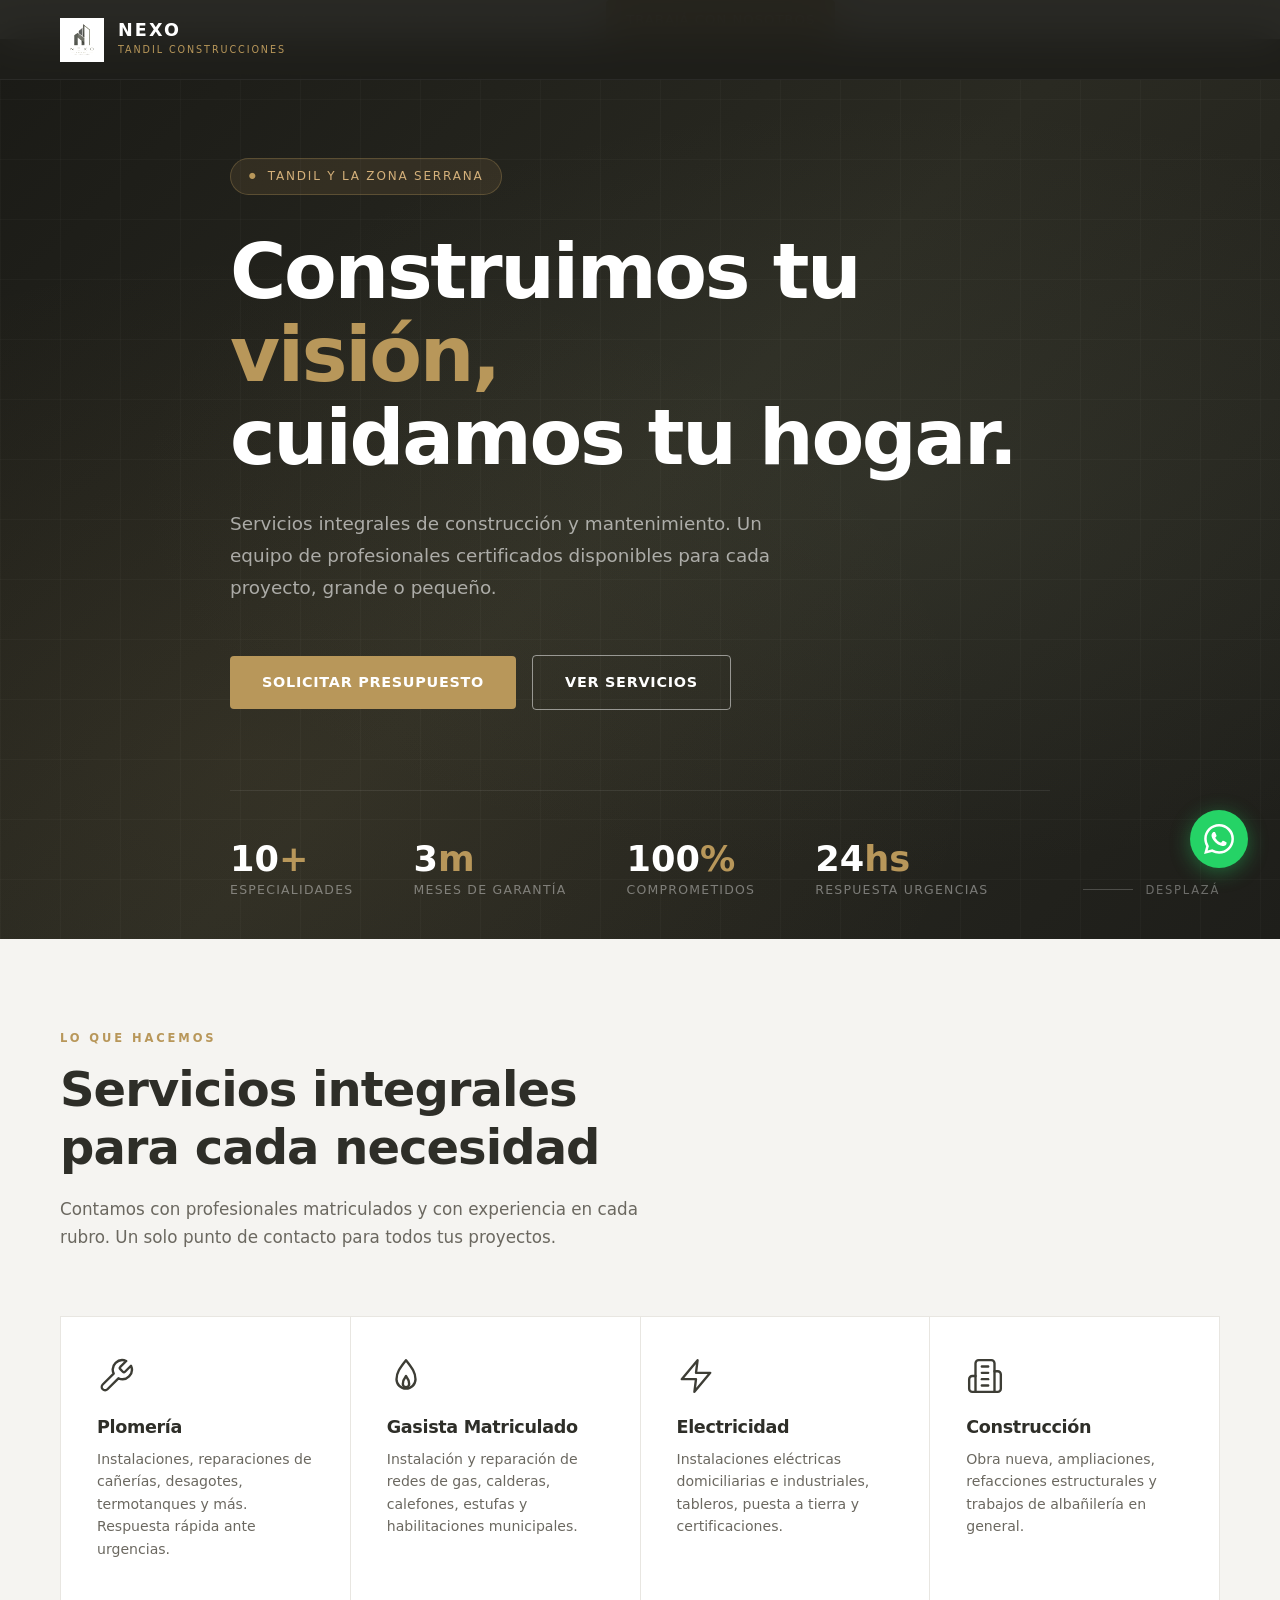
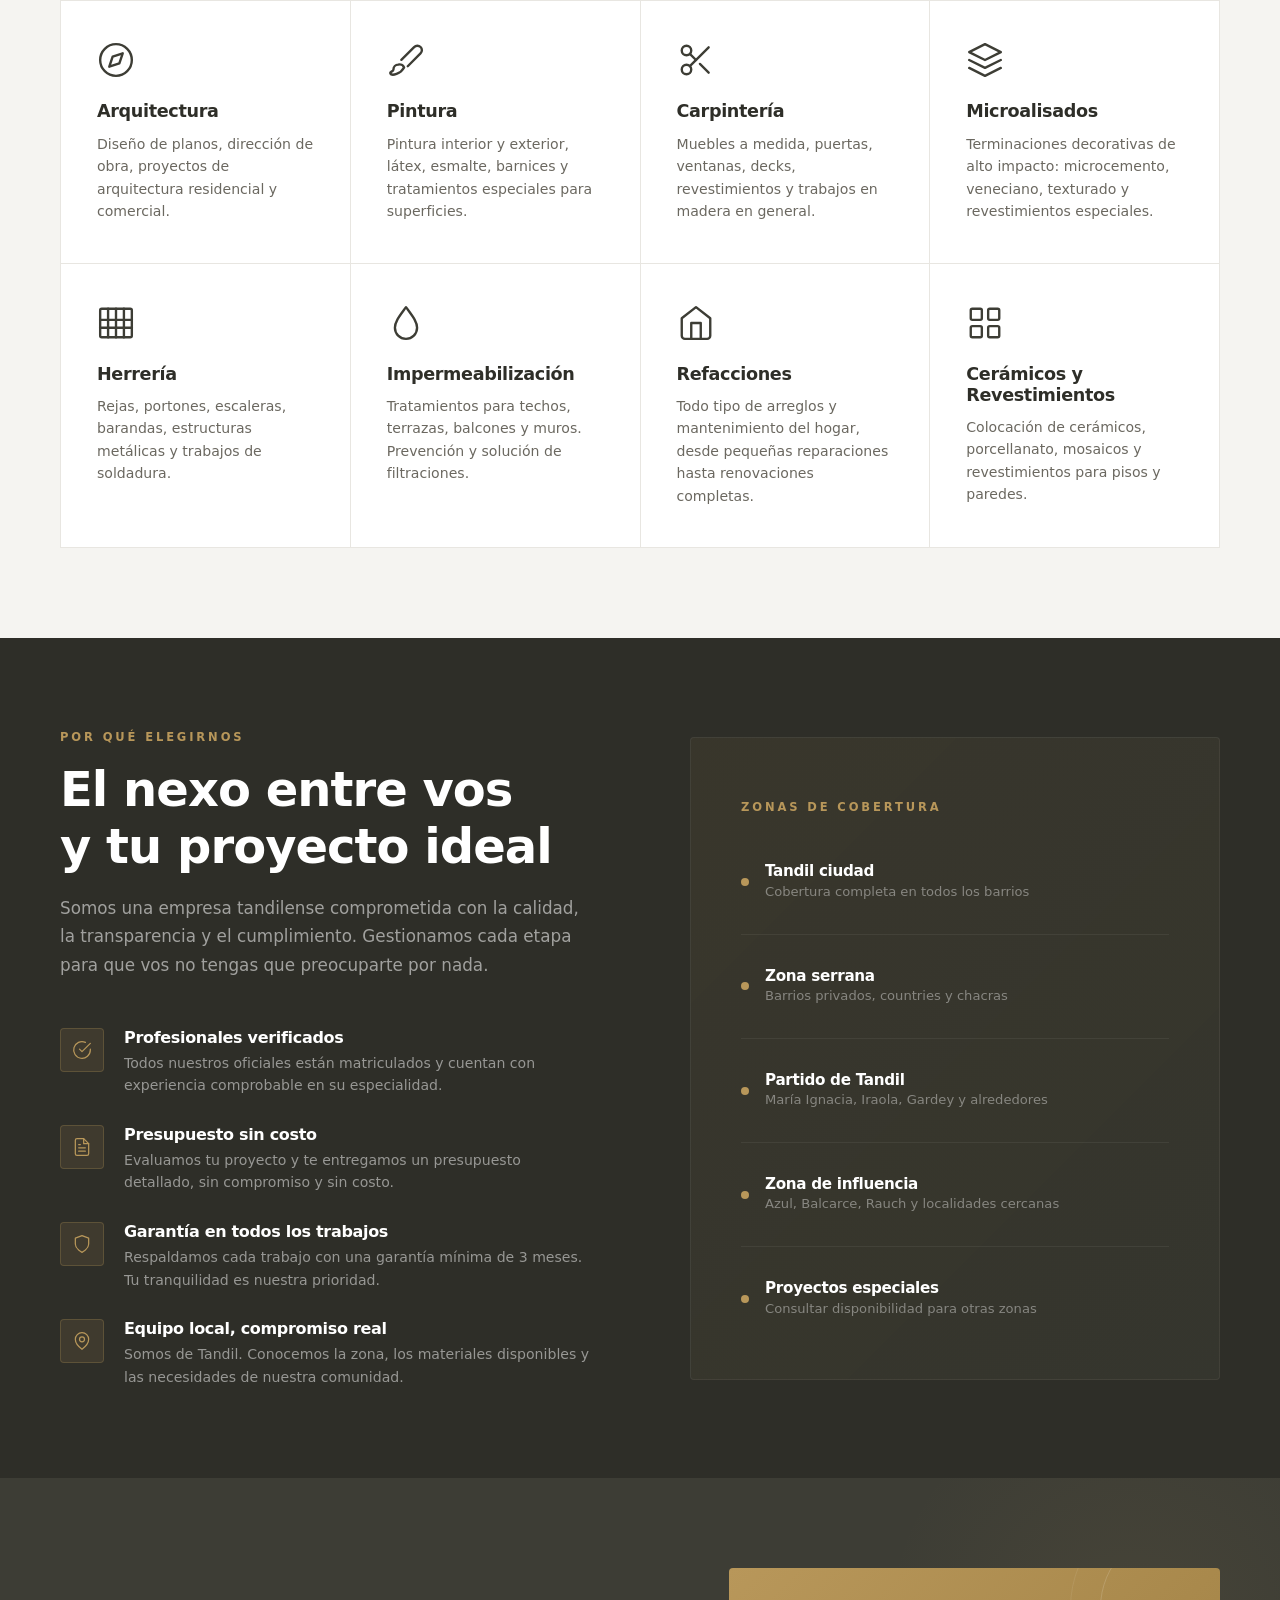
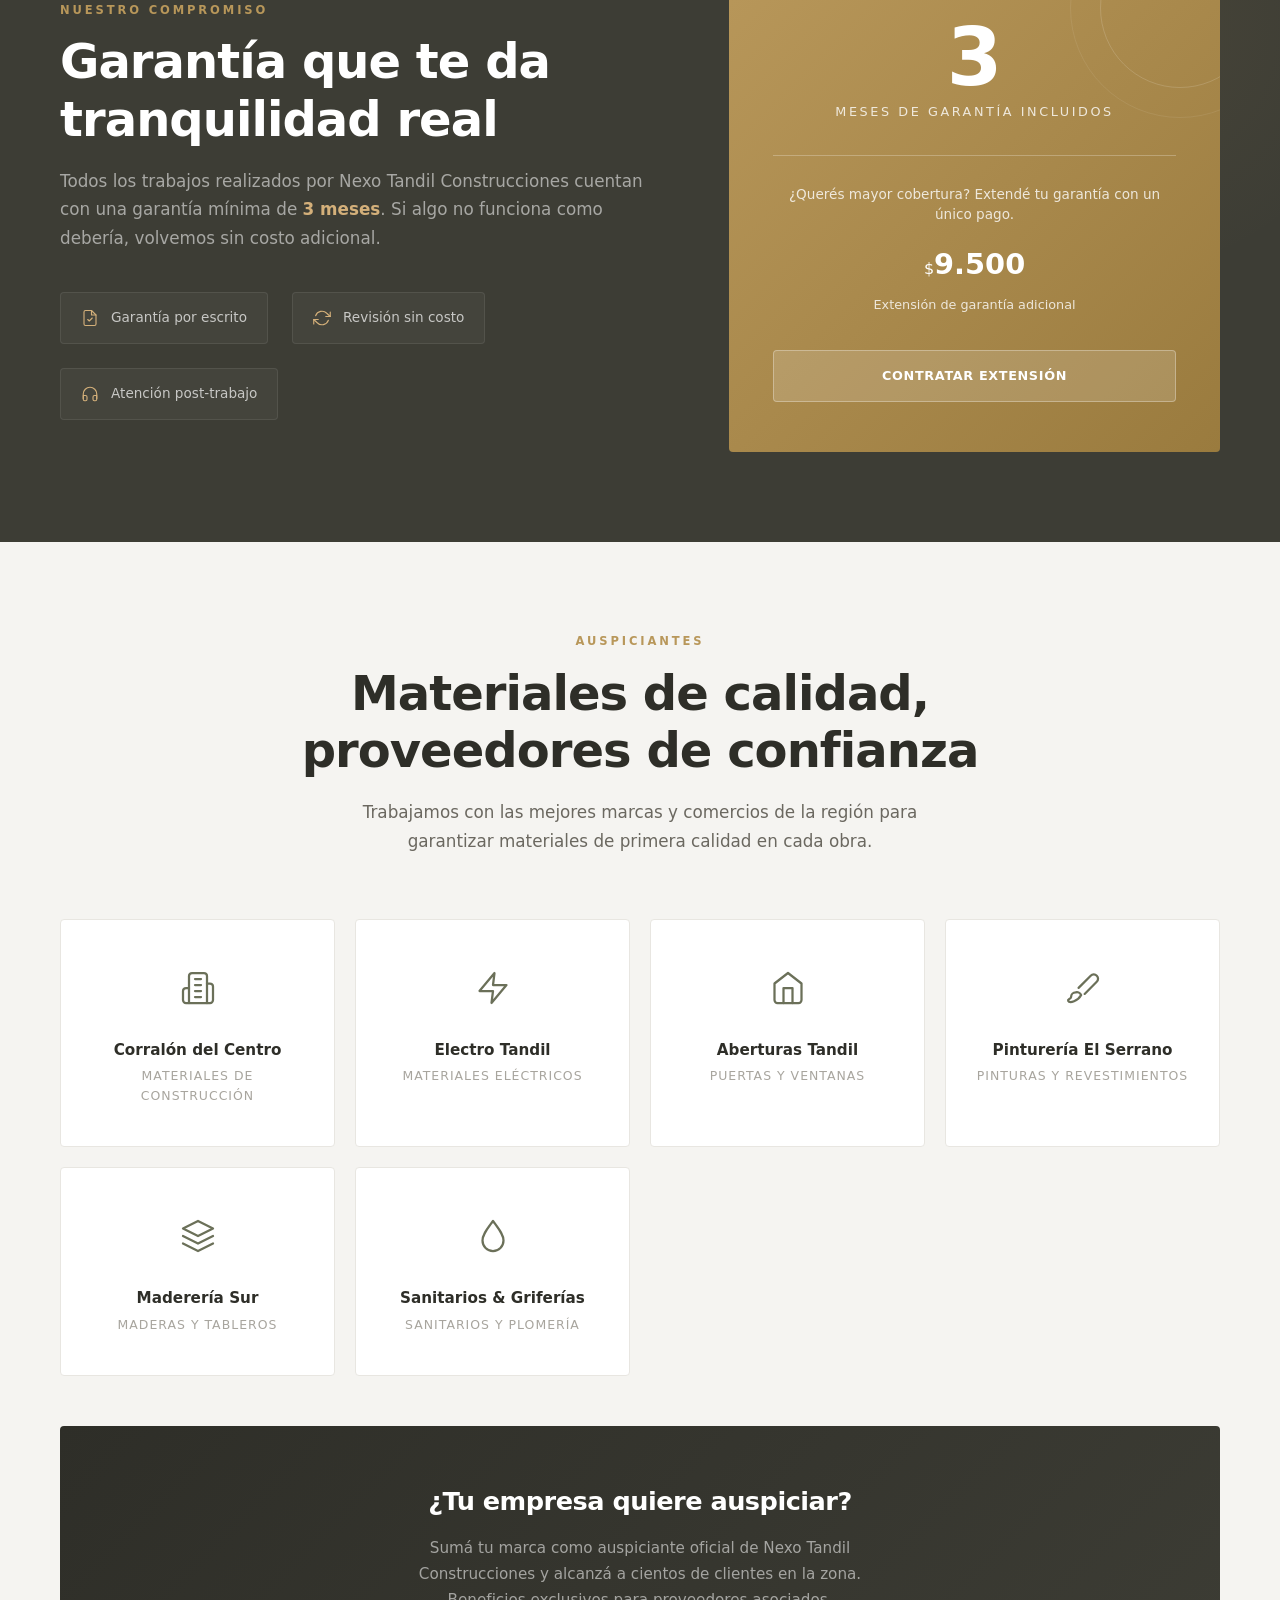
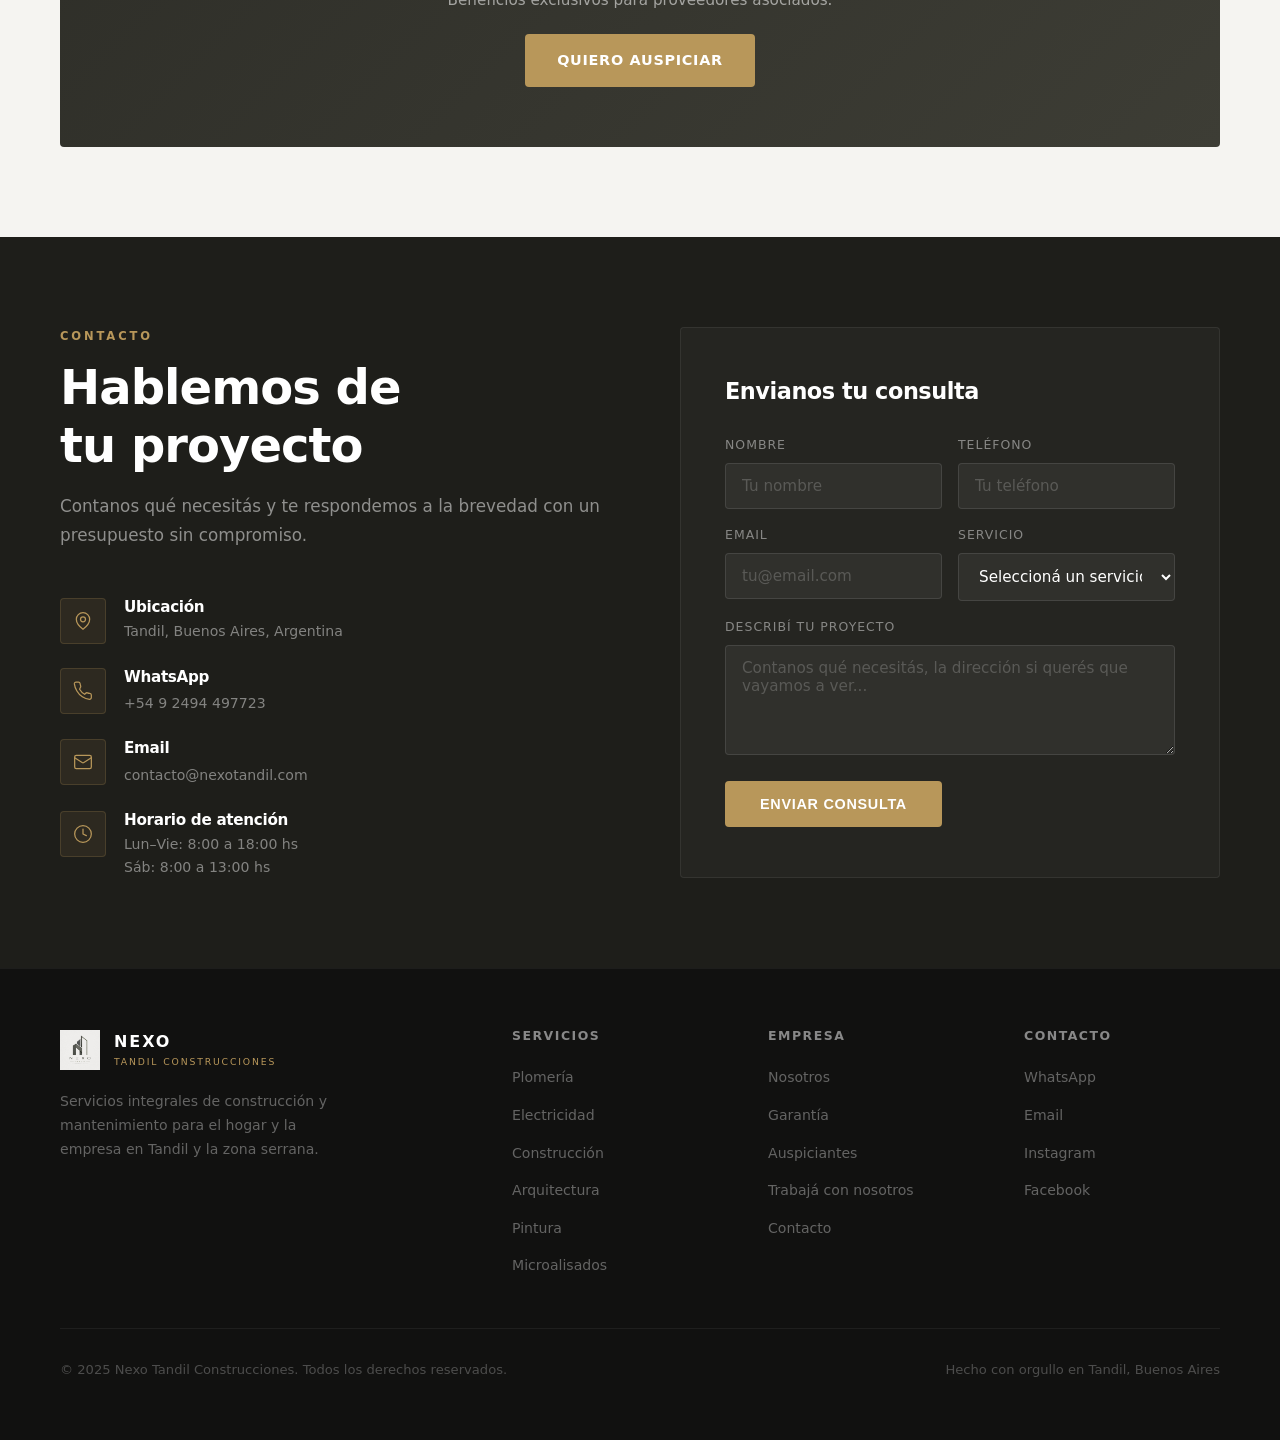
==== commit 9e89a9ab: "fix: mismo fix de menu movil que en nexo_tandil - nav-menu movido fuera del navbar (evita problema d" ====
--- a/index.html
+++ b/index.html
@@ -5,7 +5,45 @@
   <meta name="viewport" content="width=device-width, initial-scale=1.0" />
   <title>Nexo Tandil Construcciones — Tu hogar, nuestra obra</title>
   <meta name="description" content="Nexo Tandil Construcciones. Servicios integrales de construcción, refacciones y mantenimiento en Tandil y la zona. Plomería, electricidad, arquitectura, pintura y más.">
-  <link rel="stylesheet" href="style.css" />
+  <link rel="stylesheet" href="style.css?v=5" />
+  <style>
+    @media (max-width: 768px) {
+      #navMenu {
+        display: none;
+        position: fixed !important;
+        top: 0 !important; left: 0 !important; right: 0 !important; bottom: 0 !important;
+        width: 100% !important; height: 100% !important;
+        background: #111110 !important;
+        z-index: 9999 !important;
+        flex-direction: column !important;
+        align-items: center !important;
+        justify-content: center !important;
+        gap: 0 !important;
+        padding: 80px 0 40px !important;
+        overflow-y: auto; overflow-x: hidden;
+      }
+      #navMenu.open { display: flex !important; }
+      #navMenu a {
+        font-size: 1.1rem !important; font-weight: 500 !important;
+        letter-spacing: 0.08em; text-transform: uppercase;
+        color: rgba(255,255,255,0.75) !important;
+        width: 100% !important; text-align: center !important;
+        padding: 18px 40px !important;
+        border-bottom: 1px solid rgba(255,255,255,0.08) !important;
+        display: block !important;
+      }
+      #navMenu a:first-child { border-top: 1px solid rgba(255,255,255,0.08) !important; }
+      #navMenu a:hover, #navMenu a:active { color: #fff !important; background: rgba(255,255,255,0.05) !important; }
+      #navMenu a::after { display: none !important; }
+      #navMenu .nav-cta {
+        display: inline-flex !important; background: #b8975a !important;
+        color: #fff !important; border-radius: 4px !important;
+        padding: 14px 36px !important; margin-top: 28px !important;
+        border: none !important; width: auto !important;
+      }
+      #navToggle { z-index: 10000 !important; position: relative !important; }
+    }
+  </style>
 </head>
 <body>
 
@@ -144,18 +182,18 @@
       <span class="sub">Tandil Construcciones</span>
     </div>
   </a>
-  <div class="nav-menu" id="navMenu">
-    <a href="#servicios">Servicios</a>
-    <a href="#nosotros">Nosotros</a>
-    <a href="#garantia">Garantía</a>
-    <a href="#auspiciantes">Auspiciantes</a>
-    <a href="#contacto">Contacto</a>
-    <a href="postulaciones.html" class="nav-cta">Trabajá con nosotros</a>
-  </div>
   <div class="nav-toggle" id="navToggle" onclick="toggleMenu()">
     <span id="t1"></span><span id="t2"></span><span id="t3"></span>
   </div>
 </nav>
+<div class="nav-menu" id="navMenu">
+  <a href="#servicios">Servicios</a>
+  <a href="#nosotros">Nosotros</a>
+  <a href="#garantia">Garantía</a>
+  <a href="#auspiciantes">Auspiciantes</a>
+  <a href="#contacto">Contacto</a>
+  <a href="postulaciones.html" class="nav-cta">Trabajá con nosotros</a>
+</div>
 
 <!-- HERO -->
 <section class="hero">
@@ -591,9 +629,8 @@
   function toggleMenu() {
     menuOpen = !menuOpen;
     document.getElementById('navMenu').classList.toggle('open', menuOpen);
-    const t1 = document.getElementById('t1'), t2 = document.getElementById('t2'), t3 = document.getElementById('t3');
-    if (menuOpen) { t1.style.transform='rotate(45deg) translate(5px,5px)'; t2.style.opacity='0'; t3.style.transform='rotate(-45deg) translate(5px,-5px)'; }
-    else { t1.style.transform=''; t2.style.opacity=''; t3.style.transform=''; }
+    document.getElementById('navToggle').classList.toggle('open', menuOpen);
+    document.body.style.overflow = menuOpen ? 'hidden' : '';
   }
   document.querySelectorAll('.nav-menu a').forEach(a => a.addEventListener('click', () => { if (menuOpen) toggleMenu(); }));
 
--- a/style.css
+++ b/style.css
@@ -21,8 +21,8 @@
 
 /* === RESET === */
 *, *::before, *::after { box-sizing: border-box; margin: 0; padding: 0; }
-html { scroll-behavior: smooth; }
-body { font-family: 'Segoe UI', system-ui, -apple-system, sans-serif; background: var(--bg); color: var(--text); line-height: 1.6; }
+html { scroll-behavior: smooth; overflow-x: hidden; }
+body { font-family: 'Segoe UI', system-ui, -apple-system, sans-serif; background: var(--bg); color: var(--text); line-height: 1.6; overflow-x: hidden; }
 a { text-decoration: none; color: inherit; }
 img { max-width: 100%; display: block; }
 ul { list-style: none; }
@@ -113,6 +113,9 @@
 .nav-cta:hover { background: var(--gold-light) !important; }
 .nav-toggle { display: none; flex-direction: column; gap: 5px; cursor: pointer; padding: 4px; }
 .nav-toggle span { display: block; width: 24px; height: 2px; background: var(--white); transition: var(--transition); border-radius: 2px; }
+.nav-toggle.open span:nth-child(1) { transform: translateY(7px) rotate(45deg); }
+.nav-toggle.open span:nth-child(2) { opacity: 0; }
+.nav-toggle.open span:nth-child(3) { transform: translateY(-7px) rotate(-45deg); }
 
 /* === HERO === */
 .hero {
@@ -418,6 +421,7 @@
 .form-group input,
 .form-group textarea,
 .form-group select {
+  width: 100%;
   background: rgba(255,255,255,0.05);
   border: 1px solid rgba(255,255,255,0.1);
   border-radius: var(--radius);
@@ -626,30 +630,35 @@
 }
 @media (max-width: 768px) {
   .navbar { padding: 0 20px; }
-  .nav-menu { display: none; position: fixed; top: 0; left: 0; right: 0; bottom: 0; background: rgba(20,20,17,0.98); flex-direction: column; justify-content: center; gap: 32px; z-index: 999; }
+  .nav-menu { display: none; }
   .nav-menu.open { display: flex; }
-  .nav-menu a { font-size: 1.1rem; }
-  .nav-toggle { display: flex; z-index: 1000; }
+  .nav-toggle { display: flex; }
   .hero-content { padding: 0 20px; padding-top: 80px; }
   .hero-stats { gap: 30px; flex-wrap: wrap; }
   .hero-scroll { display: none; }
   .services-inner, .sponsors-inner { padding: 0 20px; }
   .about-inner, .warranty-inner, .contact-inner { padding: 0 20px; gap: 40px; }
   .form-grid { grid-template-columns: 1fr; }
+  .apply-form .form-grid { grid-template-columns: 1fr; }
   footer { padding: 40px 20px; }
   .footer-inner { grid-template-columns: 1fr; gap: 30px; }
   .footer-bottom { flex-direction: column; gap: 10px; text-align: center; }
   .warranty-badges { flex-direction: column; }
   .benefits-grid { grid-template-columns: 1fr; }
-  .apply-form-wrap { padding: 30px 24px; }
+  .apply-form-wrap { padding: 30px 20px; }
   .postulaciones-section { padding: 50px 20px; }
   .benefits-section { padding: 50px 20px; }
-  .contact-form { padding: 36px 28px; }
-  .sponsor-join { padding: 40px 30px; }
+  .page-hero { padding: 110px 20px 50px; }
+  .contact-form { padding: 30px 20px; }
+  .sponsor-join { padding: 40px 20px; }
+  .roles-grid { grid-template-columns: 1fr 1fr; }
 }
 @media (max-width: 480px) {
   .hero h1 { font-size: 2.2rem; }
   .hero-actions { flex-direction: column; align-items: flex-start; }
   .services-grid { grid-template-columns: 1fr; }
-  .roles-grid { grid-template-columns: 1fr 1fr; }
-}
+  .roles-grid { grid-template-columns: 1fr; }
+  .apply-form-wrap { padding: 24px 16px; }
+  .section-title { font-size: 1.8rem; }
+  .page-hero h1 { font-size: 2rem; }
+}
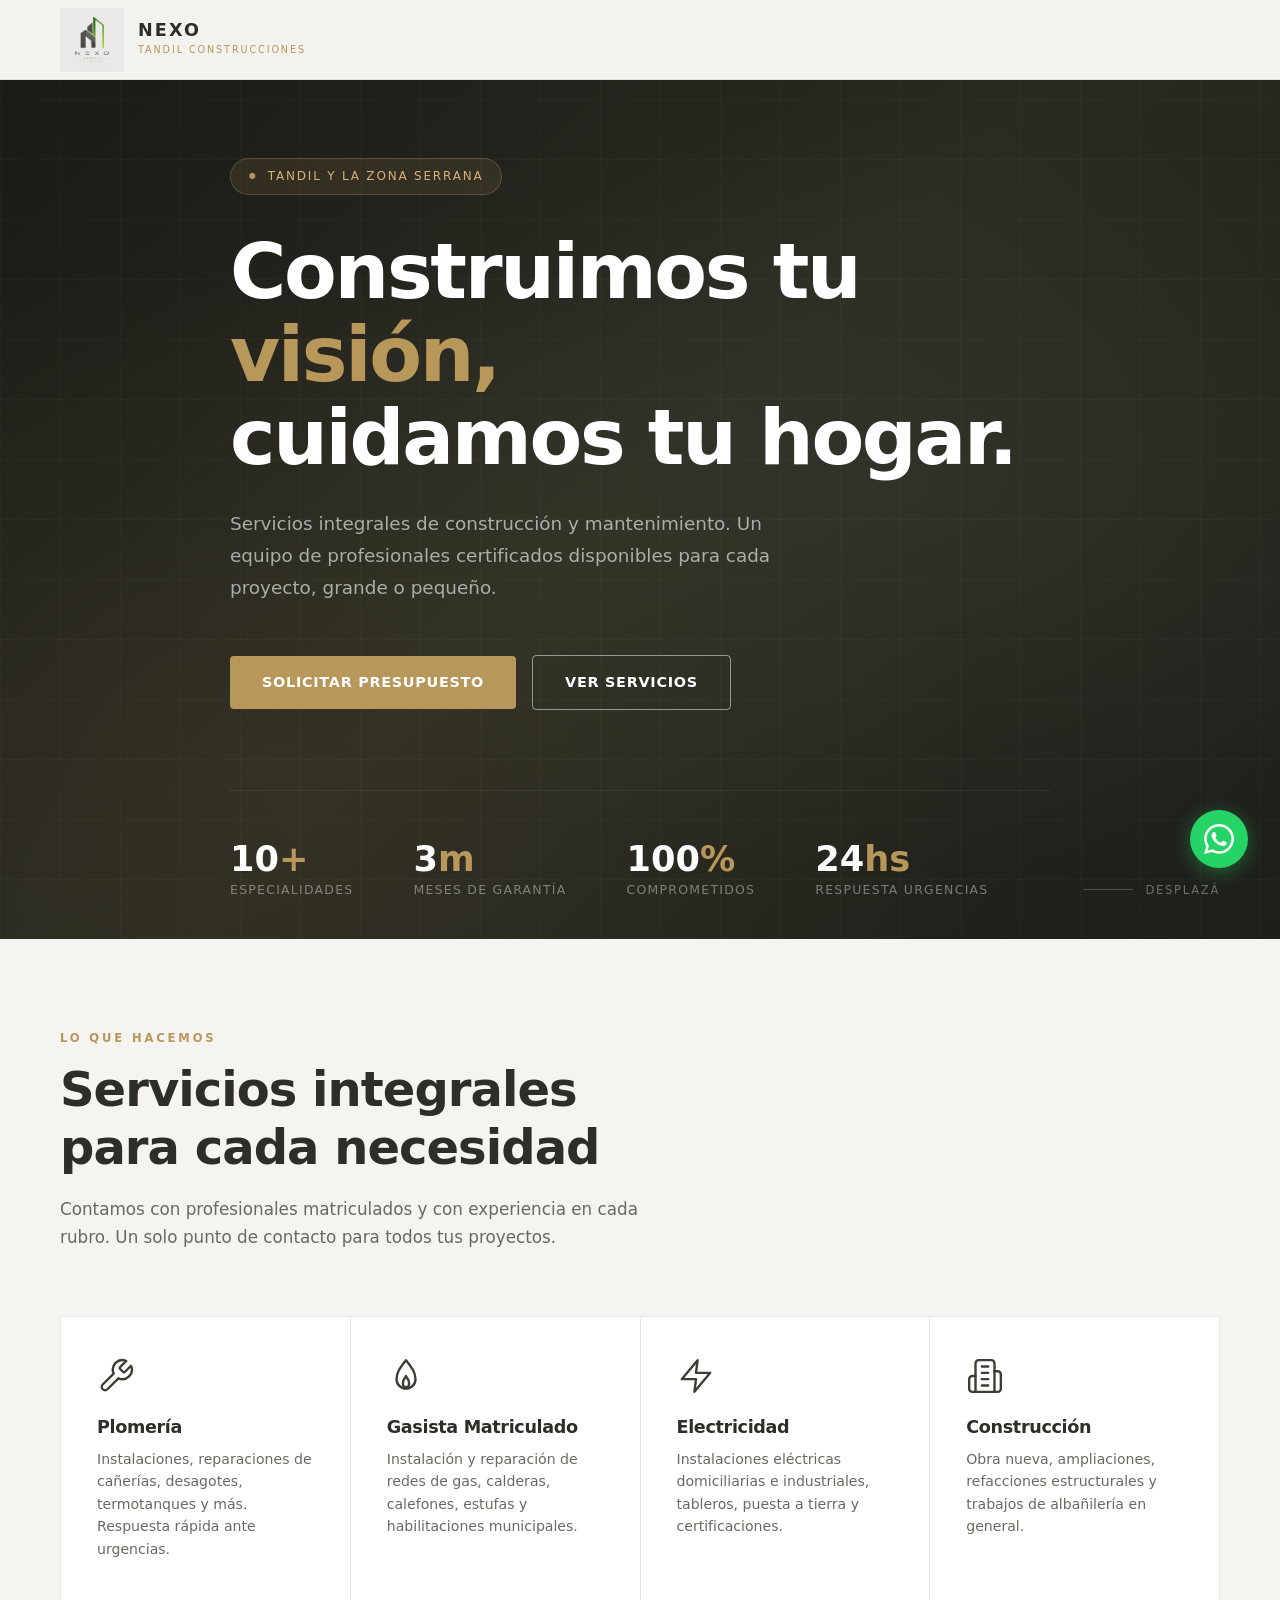
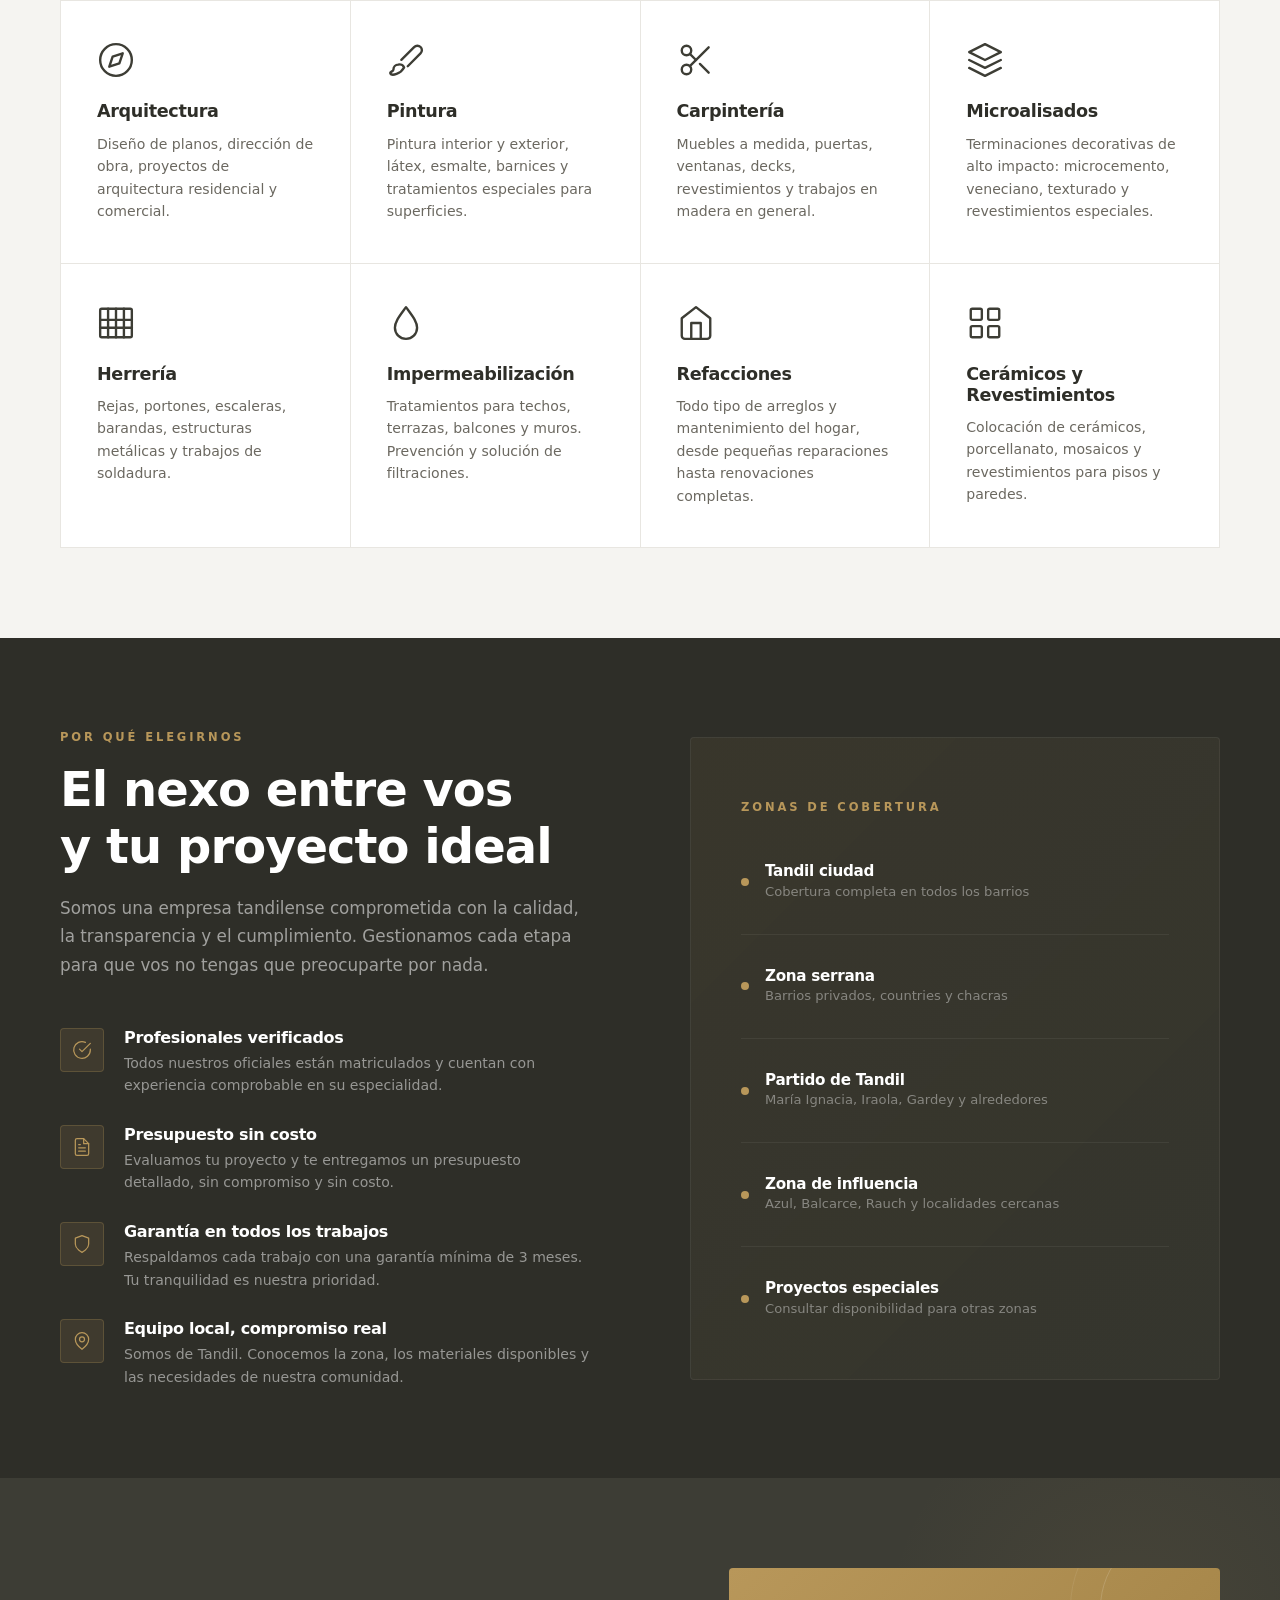
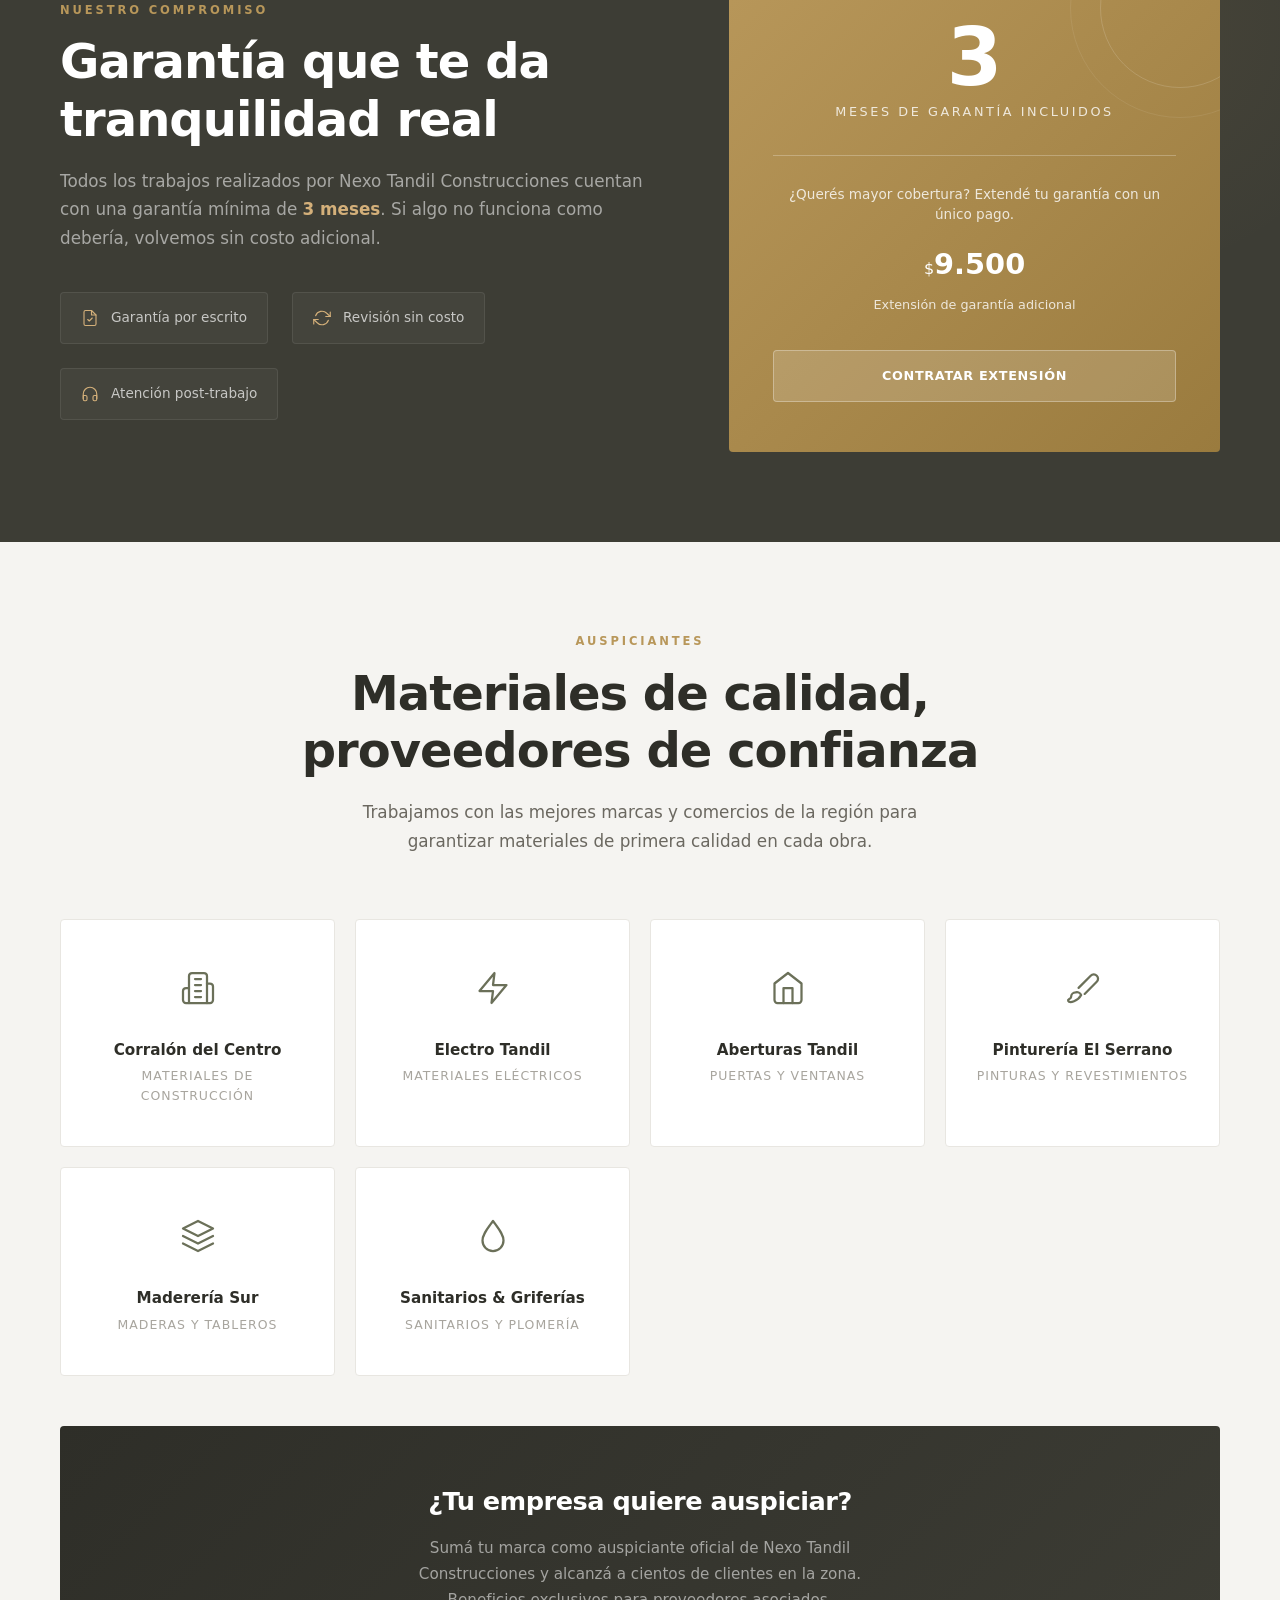
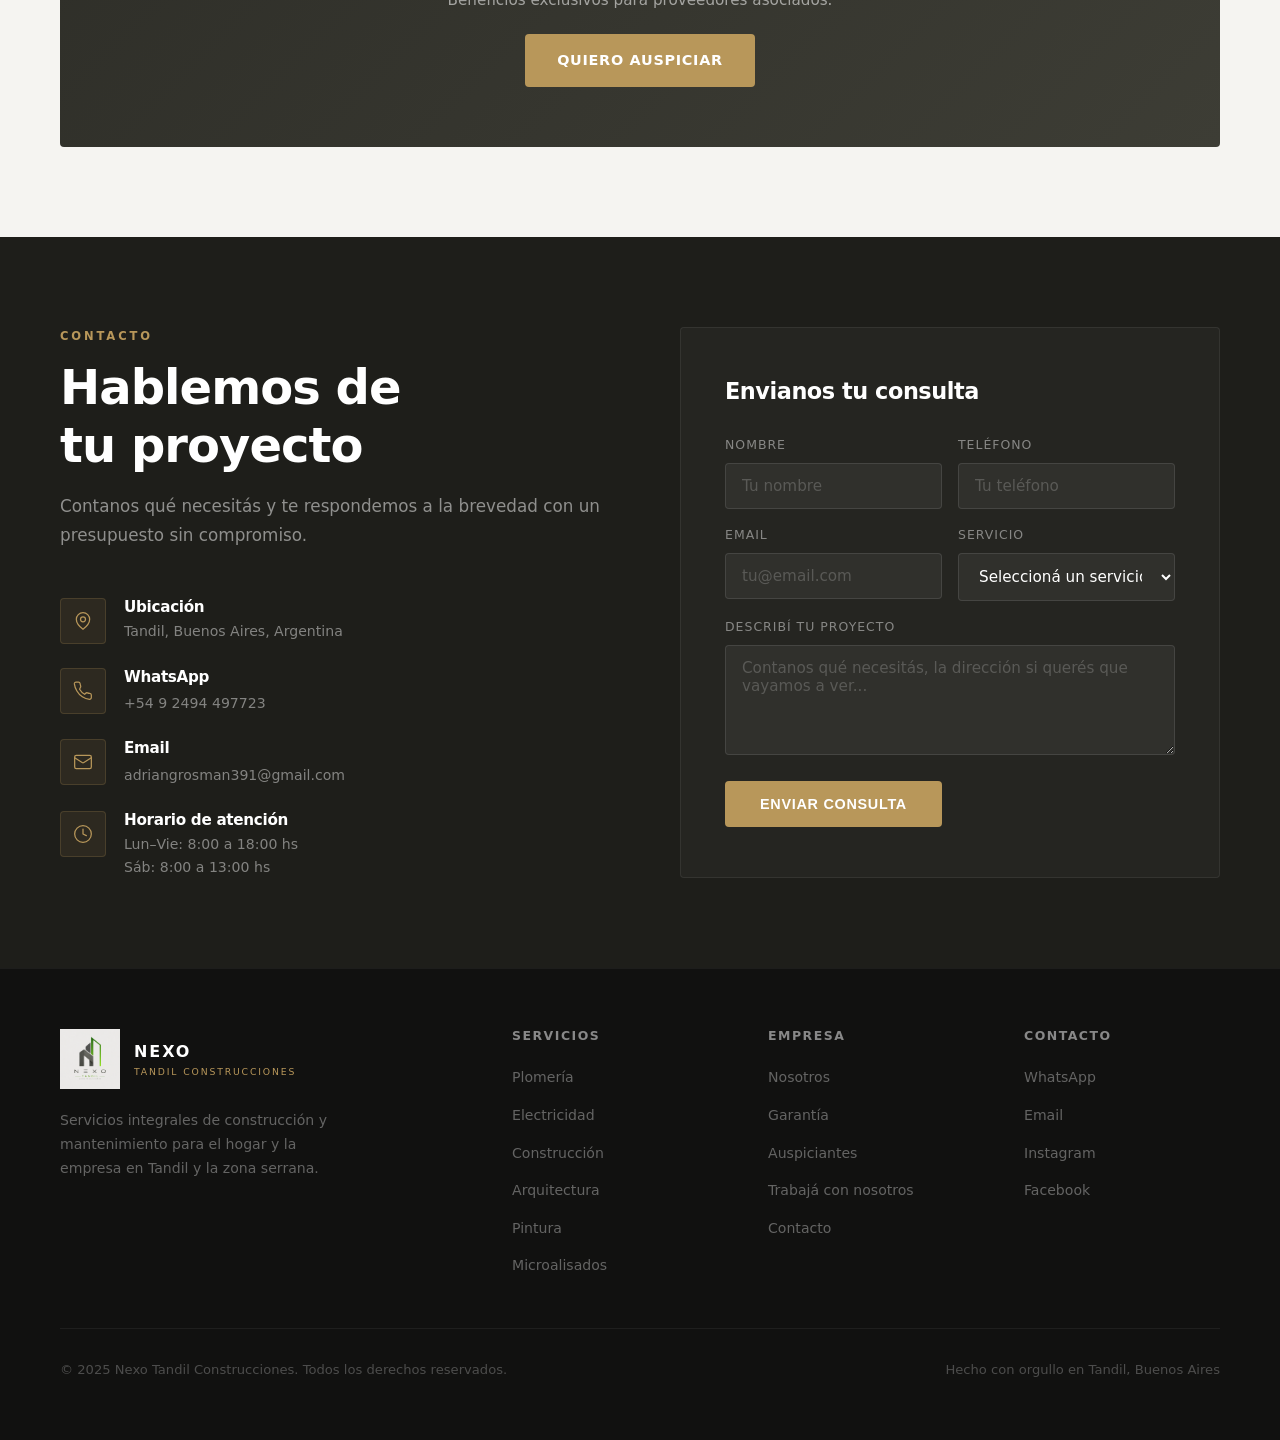
==== commit 21e9cd27: "Actualizar navbar, logo y email de contacto - Reemplazar logo.jpg por logo2.png en navbar y footer -" ====
--- a/index.html
+++ b/index.html
@@ -176,7 +176,7 @@
 <!-- NAVBAR -->
 <nav class="navbar" id="navbar">
   <a href="index.html" class="nav-logo">
-    <img src="logo.jpg" alt="Nexo Tandil Construcciones" />
+    <img src="logo2.png" alt="Nexo Tandil Construcciones" />
     <div class="nav-logo-text">
       <span class="brand">Nexo</span>
       <span class="sub">Tandil Construcciones</span>
@@ -511,7 +511,7 @@
           <div class="contact-icon"><svg><use href="#i-mail"/></svg></div>
           <div class="contact-text">
             <h4>Email</h4>
-            <a href="mailto:contacto@nexotandil.com">contacto@nexotandil.com</a>
+            <a href="mailto:adriangrosman391@gmail.com">adriangrosman391@gmail.com</a>
           </div>
         </div>
         <div class="contact-item">
@@ -566,7 +566,7 @@
   <div class="footer-inner">
     <div class="footer-brand">
       <div class="footer-logo">
-        <img src="logo.jpg" alt="Nexo Tandil" />
+        <img src="logo2.png" alt="Nexo Tandil" />
         <div>
           <div class="brand">Nexo</div>
           <div class="sub">Tandil Construcciones</div>
@@ -599,7 +599,7 @@
       <h4>Contacto</h4>
       <ul>
         <li><a href="https://wa.me/5492494497723" target="_blank">WhatsApp</a></li>
-        <li><a href="mailto:contacto@nexotandil.com">Email</a></li>
+        <li><a href="mailto:adriangrosman391@gmail.com">Email</a></li>
         <li><a href="#">Instagram</a></li>
         <li><a href="#">Facebook</a></li>
       </ul>
--- a/style.css
+++ b/style.css
@@ -92,27 +92,27 @@
   justify-content: space-between;
   padding: 0 60px;
   height: 80px;
-  background: rgba(30,30,26,0.95);
+  background: #f2f2ef;
   backdrop-filter: blur(20px);
-  border-bottom: 1px solid rgba(255,255,255,0.06);
+  border-bottom: 1px solid rgba(0,0,0,0.08);
   transition: var(--transition);
 }
-.navbar.scrolled { height: 68px; background: rgba(20,20,17,0.98); }
+.navbar.scrolled { height: 68px; background: #e8e6e2; }
 .nav-logo { display: flex; align-items: center; gap: 14px; }
-.nav-logo img { height: 44px; width: 44px; object-fit: contain; filter: brightness(1.1); }
+.nav-logo img { height: 64px; width: auto; object-fit: contain; background: transparent; }
 .nav-logo-text { display: flex; flex-direction: column; }
-.nav-logo-text .brand { font-size: 1.1rem; font-weight: 800; letter-spacing: 0.12em; color: var(--white); text-transform: uppercase; line-height: 1; }
+.nav-logo-text .brand { font-size: 1.1rem; font-weight: 800; letter-spacing: 0.12em; color: var(--dark); text-transform: uppercase; line-height: 1; }
 .nav-logo-text .sub { font-size: 0.6rem; letter-spacing: 0.2em; color: var(--gold); text-transform: uppercase; margin-top: 3px; }
 .nav-menu { display: flex; align-items: center; gap: 36px; }
-.nav-menu a { font-size: 0.82rem; letter-spacing: 0.08em; text-transform: uppercase; color: rgba(255,255,255,0.75); font-weight: 500; transition: var(--transition); position: relative; }
+.nav-menu a { font-size: 0.82rem; letter-spacing: 0.08em; text-transform: uppercase; color: rgba(46,46,40,0.75); font-weight: 500; transition: var(--transition); position: relative; }
 .nav-menu a::after { content: ''; position: absolute; bottom: -4px; left: 0; width: 0; height: 1px; background: var(--gold); transition: var(--transition); }
-.nav-menu a:hover { color: var(--white); }
+.nav-menu a:hover { color: var(--dark); }
 .nav-menu a:hover::after { width: 100%; }
 .nav-cta { background: var(--gold); color: var(--white) !important; padding: 9px 20px; border-radius: var(--radius); }
 .nav-cta::after { display: none !important; }
 .nav-cta:hover { background: var(--gold-light) !important; }
 .nav-toggle { display: none; flex-direction: column; gap: 5px; cursor: pointer; padding: 4px; }
-.nav-toggle span { display: block; width: 24px; height: 2px; background: var(--white); transition: var(--transition); border-radius: 2px; }
+.nav-toggle span { display: block; width: 24px; height: 2px; background: var(--dark); transition: var(--transition); border-radius: 2px; }
 .nav-toggle.open span:nth-child(1) { transform: translateY(7px) rotate(45deg); }
 .nav-toggle.open span:nth-child(2) { opacity: 0; }
 .nav-toggle.open span:nth-child(3) { transform: translateY(-7px) rotate(-45deg); }
@@ -461,7 +461,7 @@
 }
 .footer-brand {}
 .footer-logo { display: flex; align-items: center; gap: 14px; margin-bottom: 20px; }
-.footer-logo img { height: 40px; width: 40px; object-fit: contain; }
+.footer-logo img { height: 60px; width: auto; object-fit: contain; background: transparent; }
 .footer-logo .brand { font-size: 1rem; font-weight: 800; letter-spacing: 0.12em; color: var(--white); text-transform: uppercase; }
 .footer-logo .sub { font-size: 0.58rem; letter-spacing: 0.2em; color: var(--gold); text-transform: uppercase; }
 .footer-desc { font-size: 0.88rem; color: rgba(255,255,255,0.35); line-height: 1.7; max-width: 280px; }
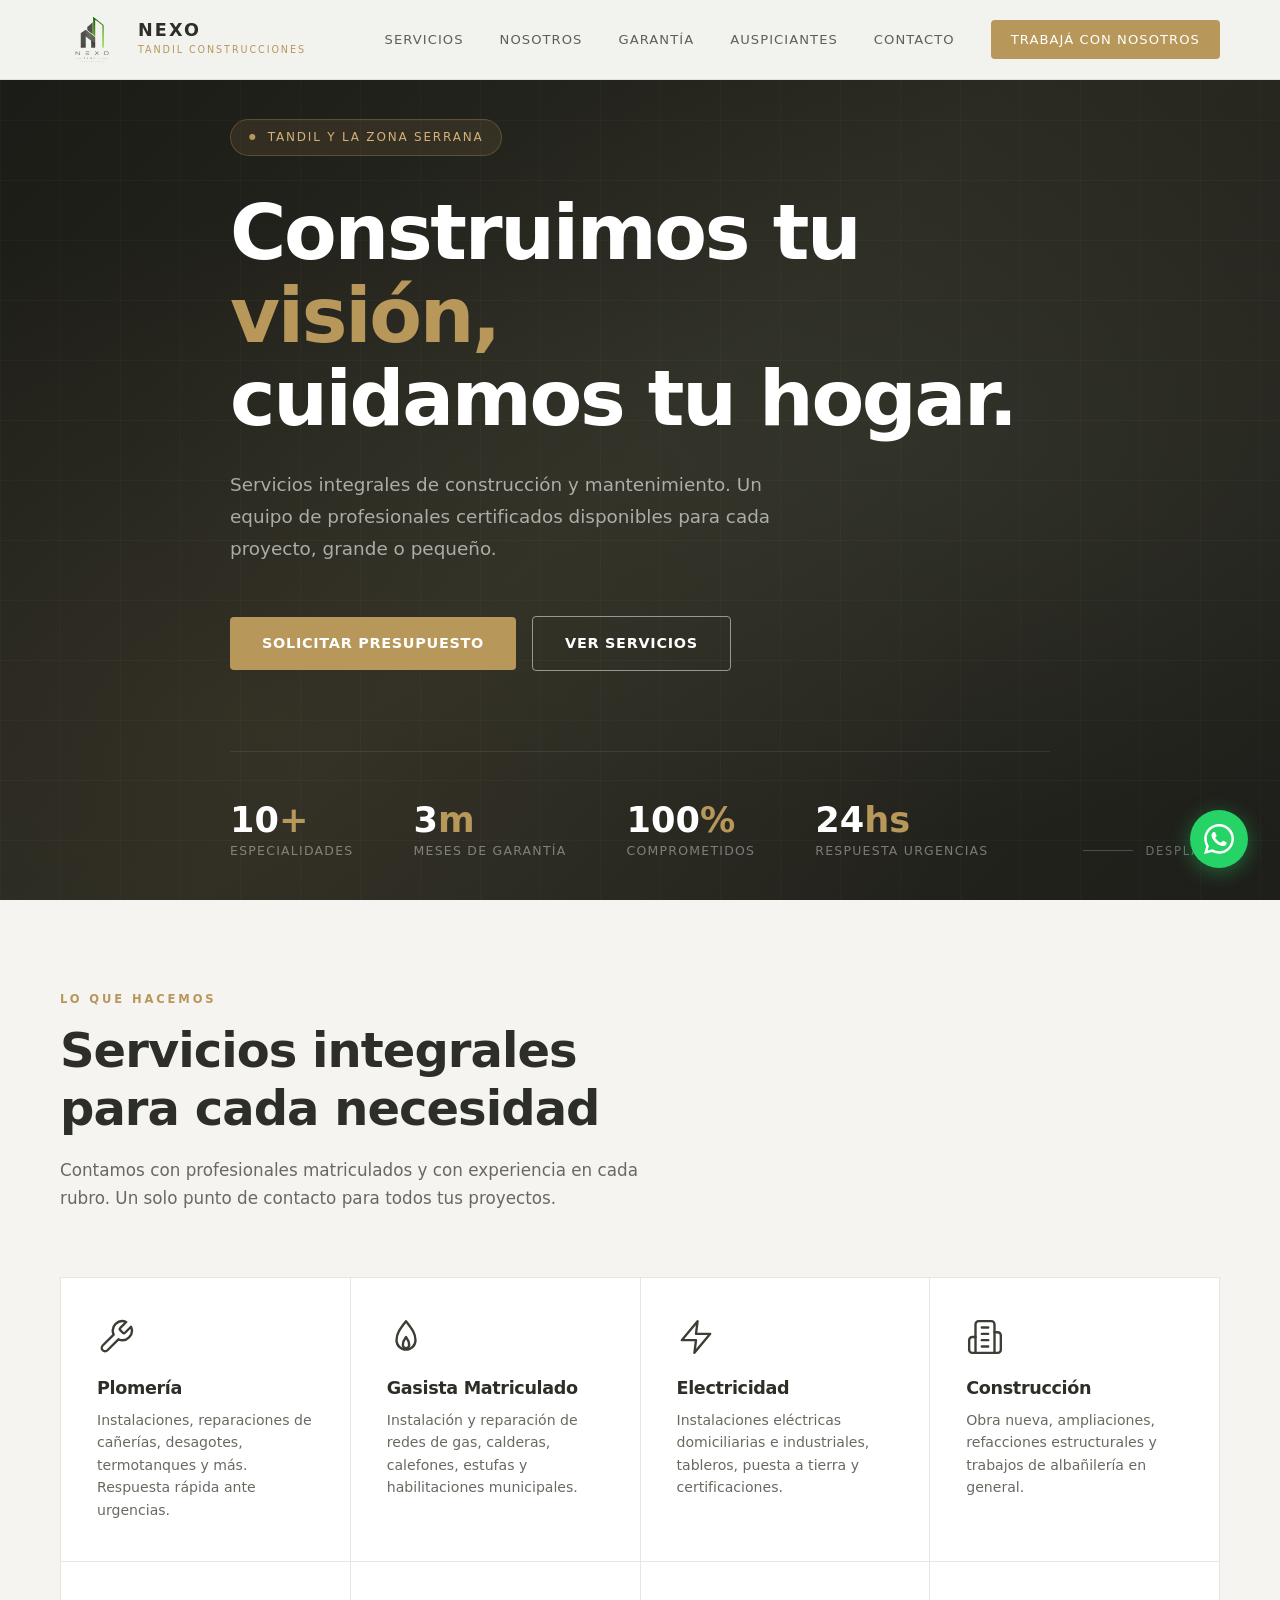
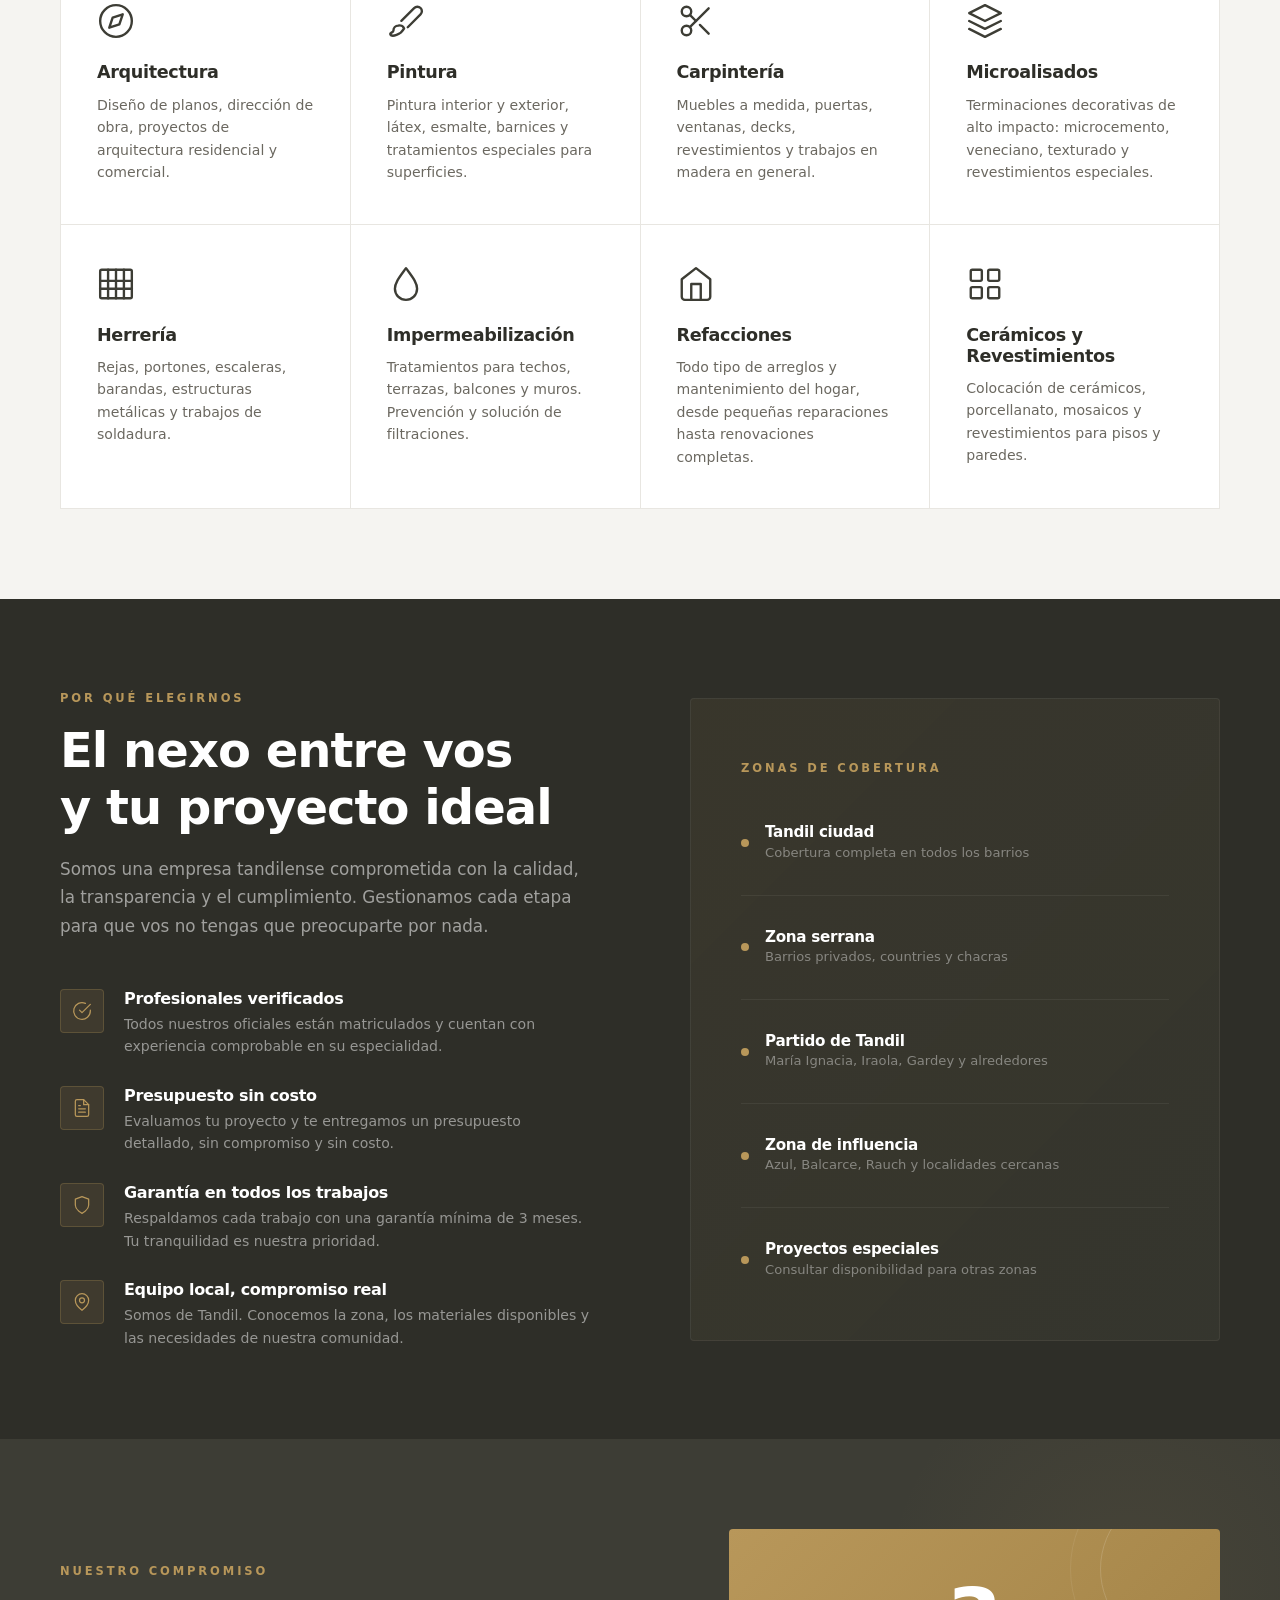
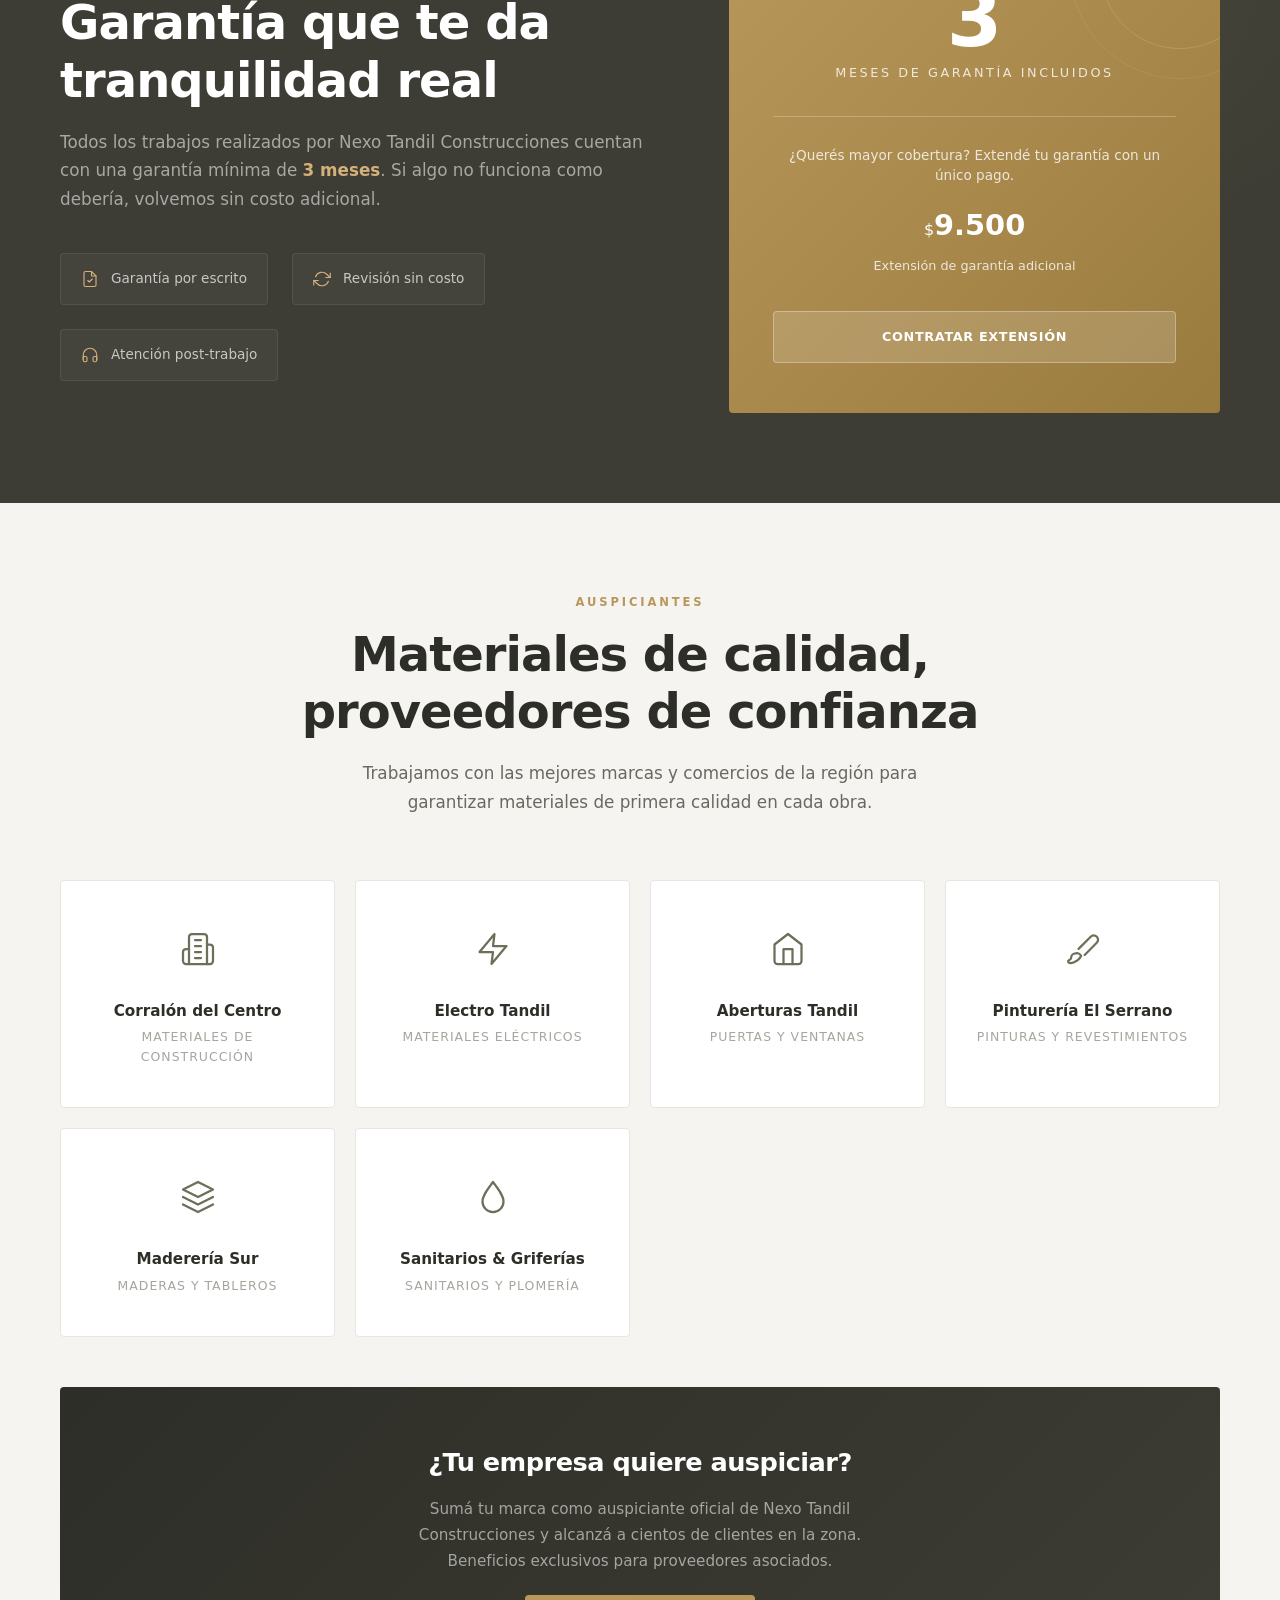
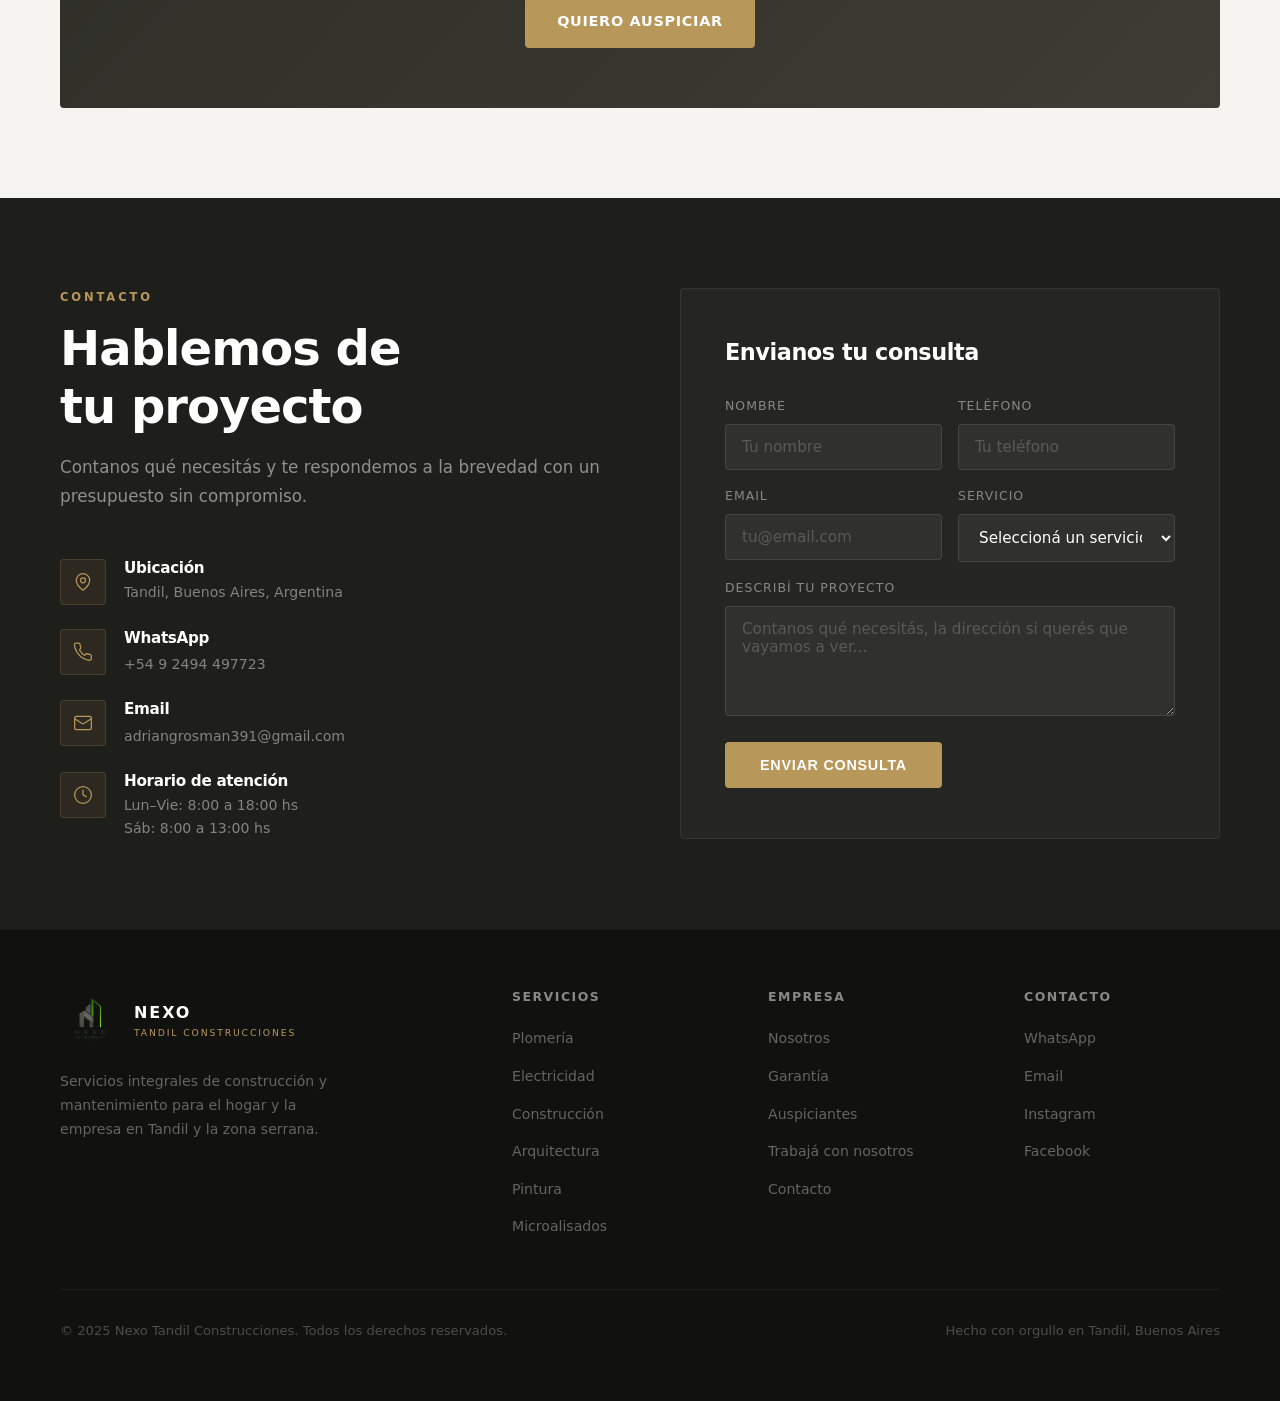
==== commit c3cfa1e5: "Mover nav-menu dentro del navbar, reemplazar logo3 y corregir visibilidad de links - Mover div#navMe" ====
--- a/index.html
+++ b/index.html
@@ -176,24 +176,24 @@
 <!-- NAVBAR -->
 <nav class="navbar" id="navbar">
   <a href="index.html" class="nav-logo">
-    <img src="logo2.png" alt="Nexo Tandil Construcciones" />
+    <img src="logo3.png" alt="Nexo Tandil Construcciones" />
     <div class="nav-logo-text">
       <span class="brand">Nexo</span>
       <span class="sub">Tandil Construcciones</span>
     </div>
   </a>
+  <div class="nav-menu" id="navMenu">
+    <a href="#servicios">Servicios</a>
+    <a href="#nosotros">Nosotros</a>
+    <a href="#garantia">Garantía</a>
+    <a href="#auspiciantes">Auspiciantes</a>
+    <a href="#contacto">Contacto</a>
+    <a href="postulaciones.html" class="nav-cta">Trabajá con nosotros</a>
+  </div>
   <div class="nav-toggle" id="navToggle" onclick="toggleMenu()">
     <span id="t1"></span><span id="t2"></span><span id="t3"></span>
   </div>
 </nav>
-<div class="nav-menu" id="navMenu">
-  <a href="#servicios">Servicios</a>
-  <a href="#nosotros">Nosotros</a>
-  <a href="#garantia">Garantía</a>
-  <a href="#auspiciantes">Auspiciantes</a>
-  <a href="#contacto">Contacto</a>
-  <a href="postulaciones.html" class="nav-cta">Trabajá con nosotros</a>
-</div>
 
 <!-- HERO -->
 <section class="hero">
@@ -566,7 +566,7 @@
   <div class="footer-inner">
     <div class="footer-brand">
       <div class="footer-logo">
-        <img src="logo2.png" alt="Nexo Tandil" />
+        <img src="logo3.png" alt="Nexo Tandil" />
         <div>
           <div class="brand">Nexo</div>
           <div class="sub">Tandil Construcciones</div>
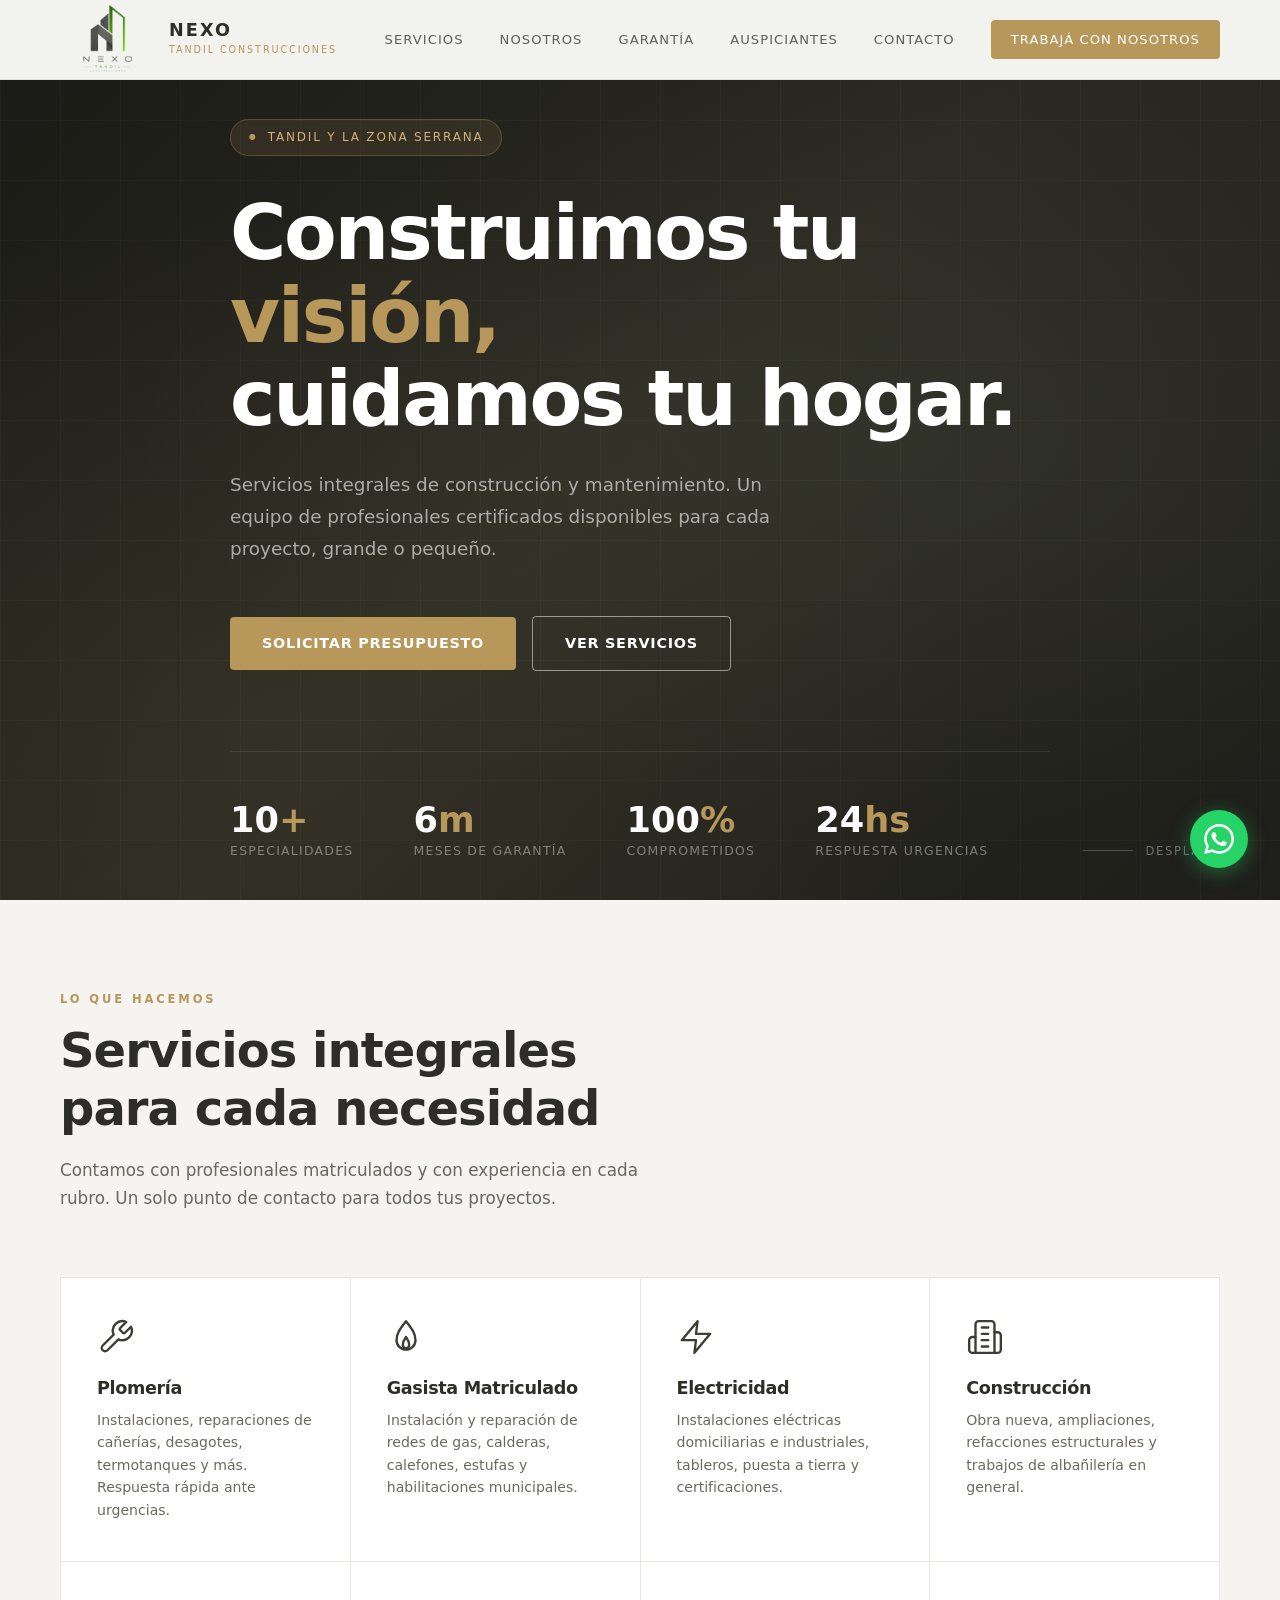
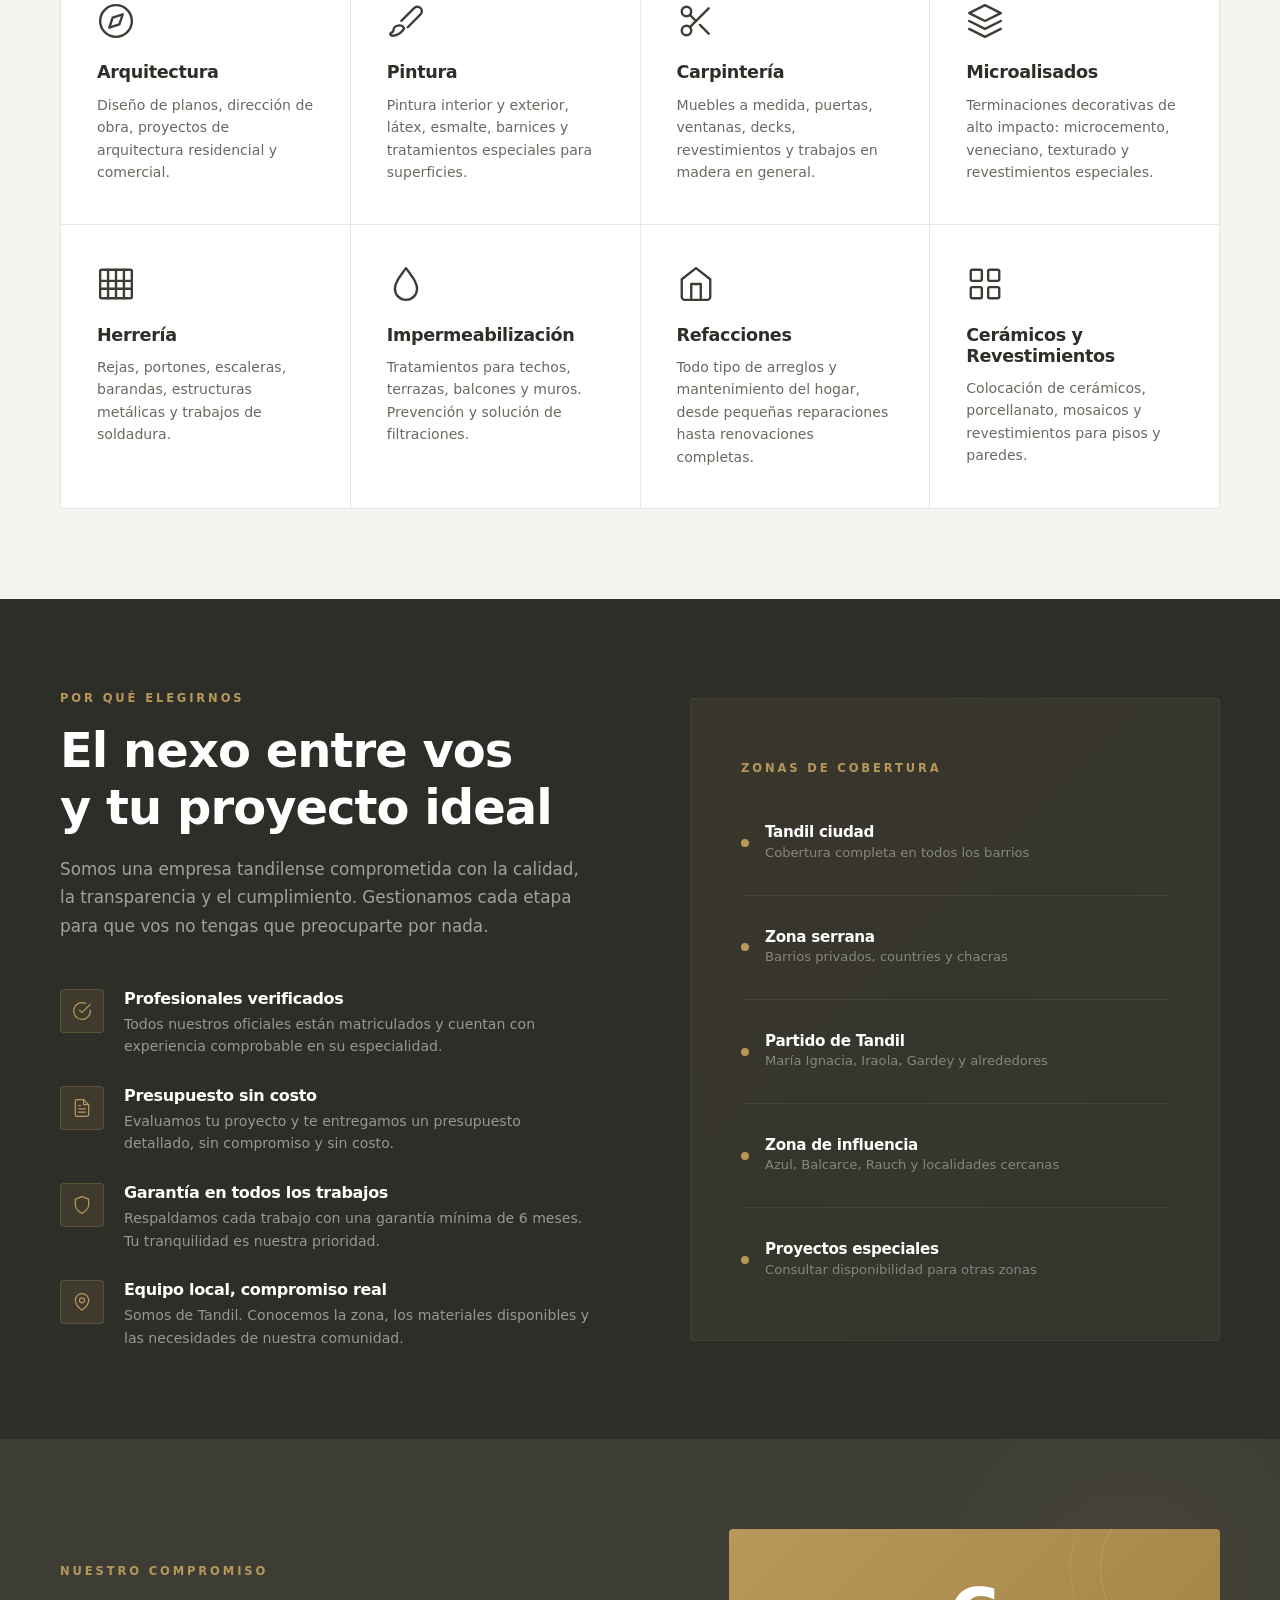
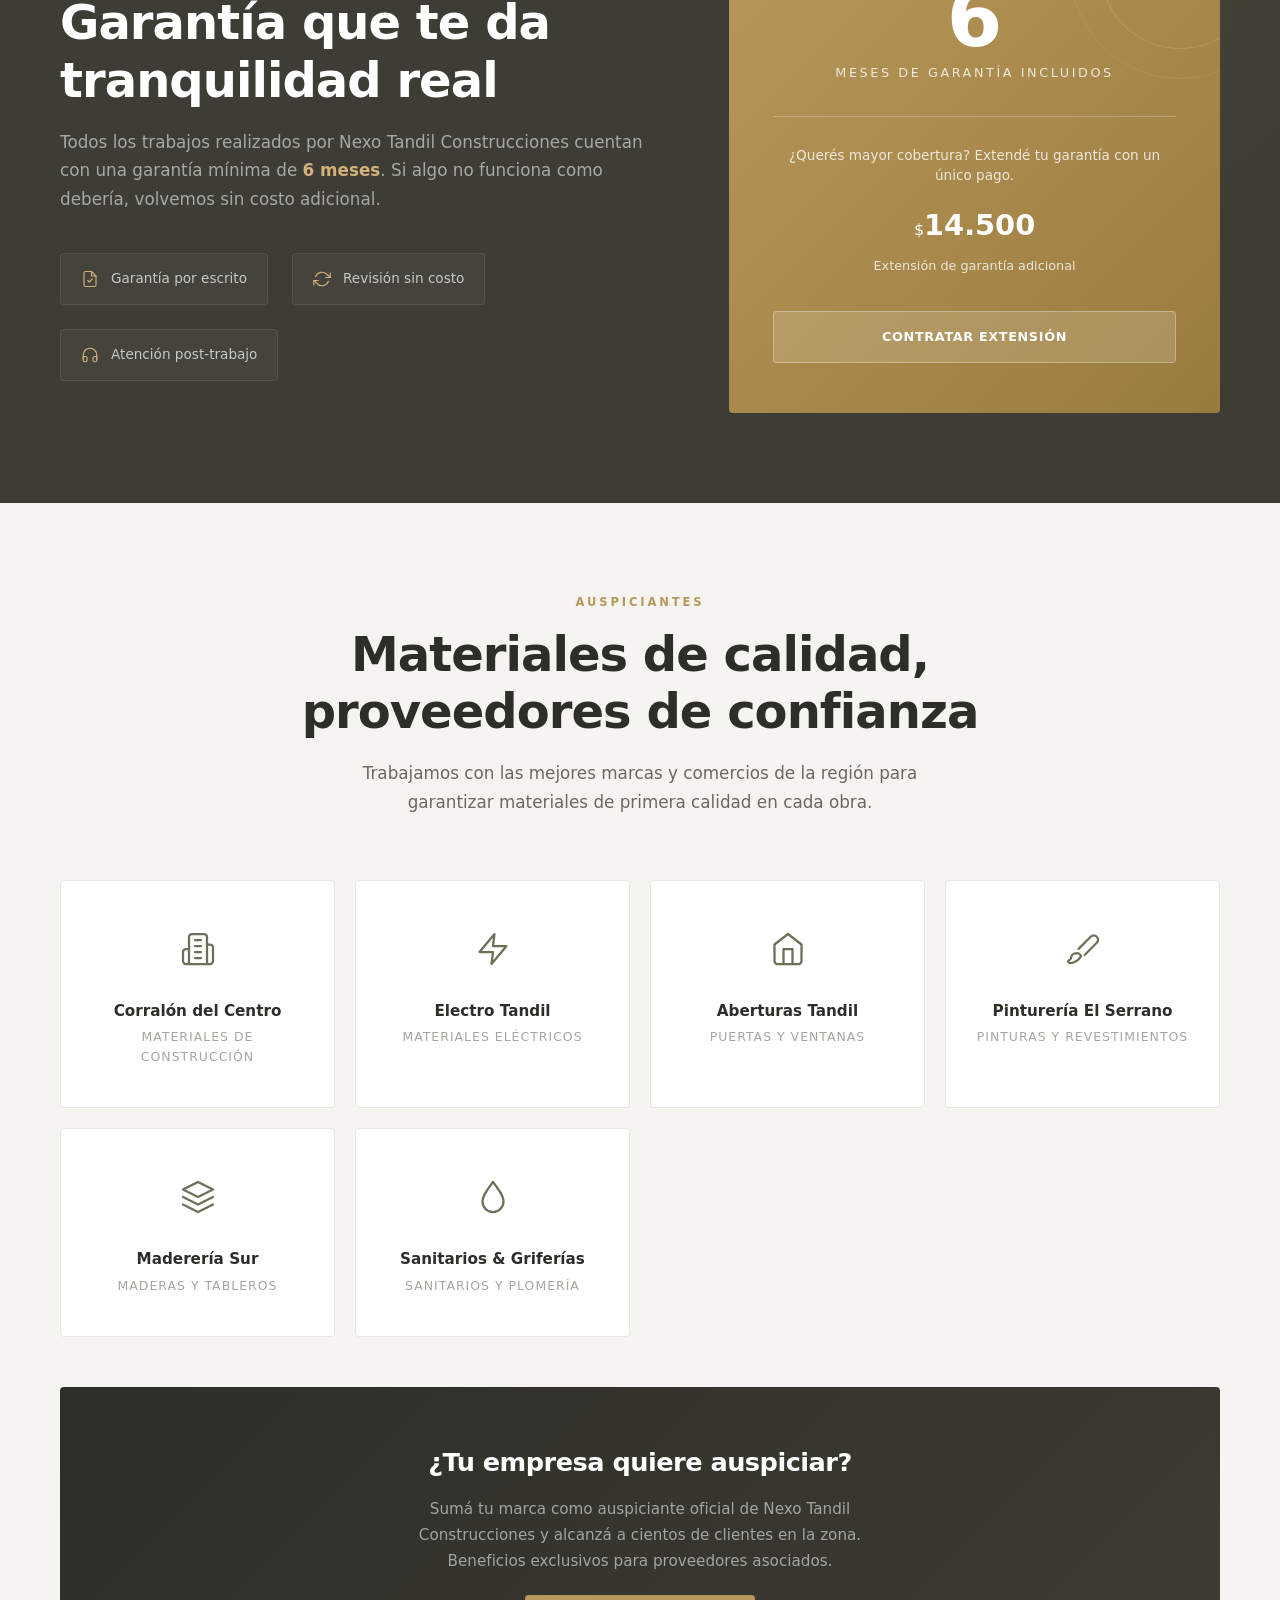
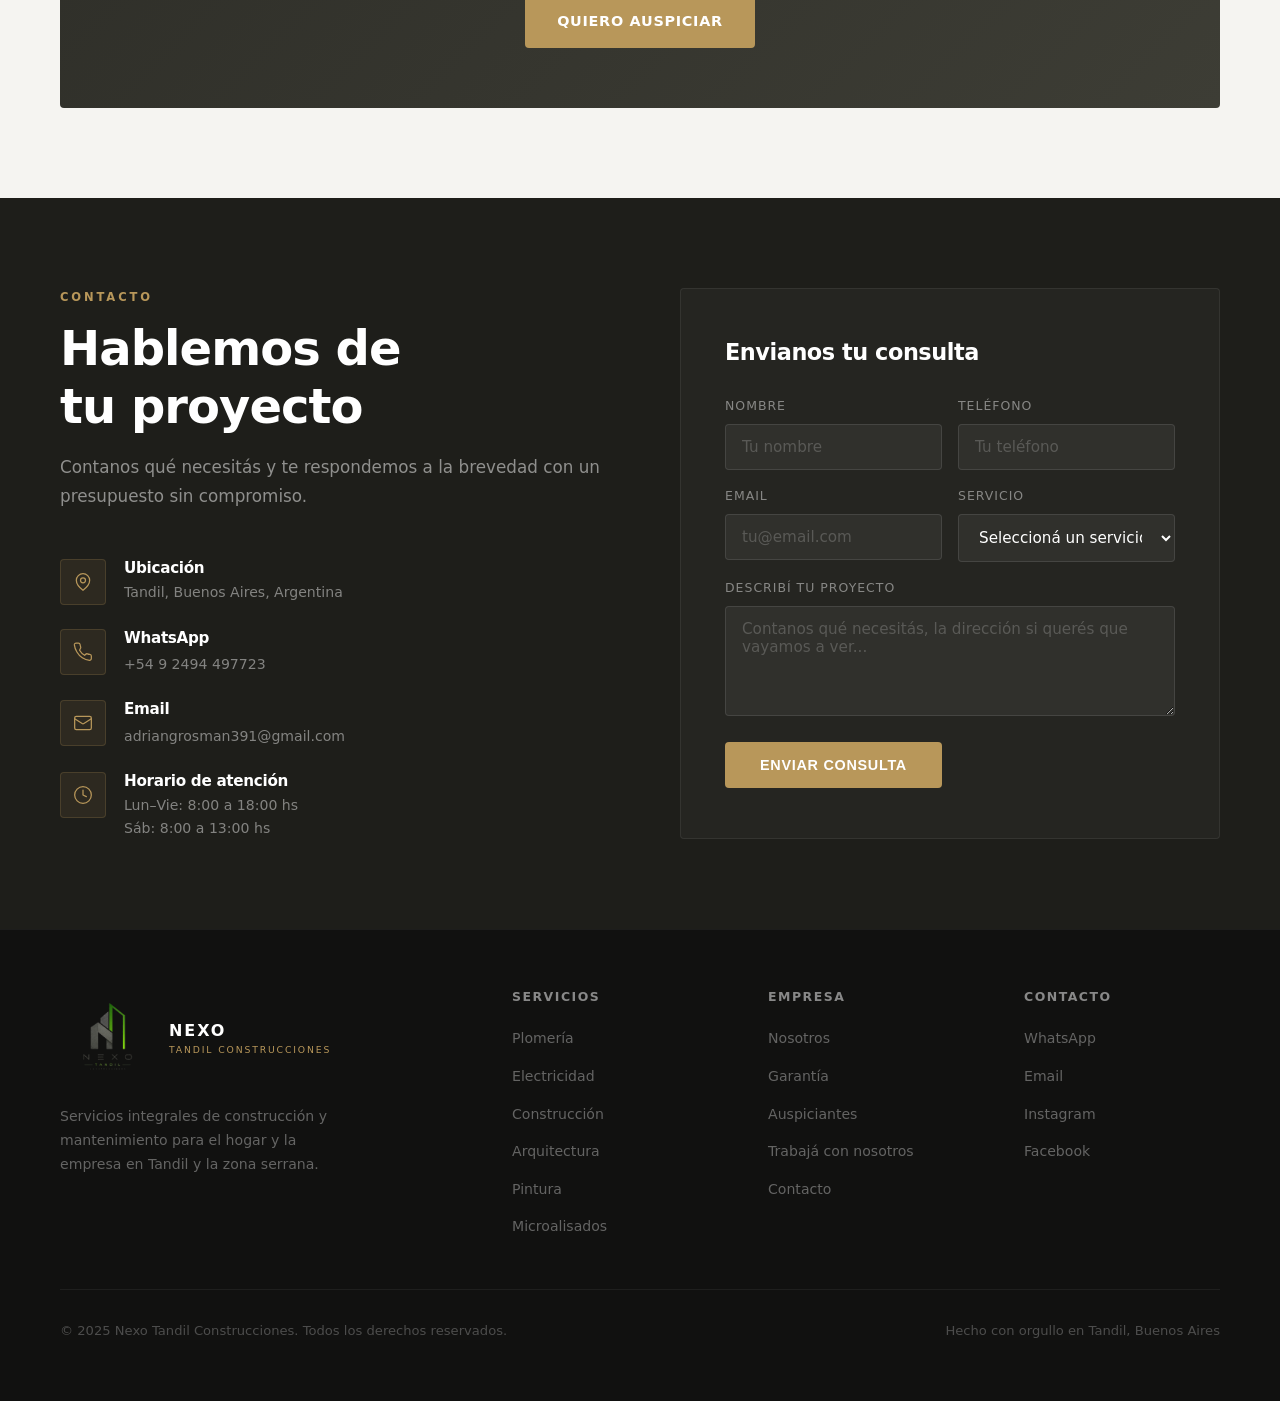
==== commit 0eac414d: "Garantía 6 meses, precio $14.500, consultas a WhatsApp y postulaciones a email - Extender garantía d" ====
--- a/index.html
+++ b/index.html
@@ -213,7 +213,7 @@
         <div class="stat-label">Especialidades</div>
       </div>
       <div class="stat-item">
-        <div class="stat-num">3<span>m</span></div>
+        <div class="stat-num">6<span>m</span></div>
         <div class="stat-label">Meses de garantía</div>
       </div>
       <div class="stat-item">
@@ -344,7 +344,7 @@
           <div class="feature-icon"><svg><use href="#i-shield"/></svg></div>
           <div class="feature-text">
             <h4>Garantía en todos los trabajos</h4>
-            <p>Respaldamos cada trabajo con una garantía mínima de 3 meses. Tu tranquilidad es nuestra prioridad.</p>
+            <p>Respaldamos cada trabajo con una garantía mínima de 6 meses. Tu tranquilidad es nuestra prioridad.</p>
           </div>
         </div>
         <div class="about-feature">
@@ -407,7 +407,7 @@
     <div class="warranty-content">
       <span class="section-label">Nuestro compromiso</span>
       <h2 class="section-title">Garantía que te da<br/>tranquilidad real</h2>
-      <p class="section-sub">Todos los trabajos realizados por Nexo Tandil Construcciones cuentan con una garantía mínima de <strong style="color:var(--gold-light)">3 meses</strong>. Si algo no funciona como debería, volvemos sin costo adicional.</p>
+      <p class="section-sub">Todos los trabajos realizados por Nexo Tandil Construcciones cuentan con una garantía mínima de <strong style="color:var(--gold-light)">6 meses</strong>. Si algo no funciona como debería, volvemos sin costo adicional.</p>
       <div class="warranty-badges">
         <div class="warranty-badge">
           <span class="badge-icon"><svg><use href="#i-doc-check"/></svg></span>
@@ -424,12 +424,12 @@
       </div>
     </div>
     <div class="warranty-card">
-      <div class="warranty-num">3</div>
+      <div class="warranty-num">6</div>
       <div class="warranty-label">Meses de garantía incluidos</div>
       <div class="warranty-divider"></div>
       <div class="warranty-extend">
         <p>¿Querés mayor cobertura? Extendé tu garantía con un único pago.</p>
-        <div class="warranty-price"><span>$</span>9.500</div>
+        <div class="warranty-price"><span>$</span>14.500</div>
         <p style="margin-top:8px; font-size:0.8rem;">Extensión de garantía adicional</p>
         <a href="#contacto" class="btn">Contratar extensión</a>
       </div>
@@ -643,7 +643,14 @@
 
   function handleContactSubmit(e) {
     e.preventDefault();
-    showToast('Consulta enviada. Te contactamos pronto.');
+    const name    = document.getElementById('c-name').value;
+    const phone   = document.getElementById('c-phone').value;
+    const email   = document.getElementById('c-email').value;
+    const service = document.getElementById('c-service').value;
+    const msg     = document.getElementById('c-msg').value;
+    const text = `*Nueva consulta desde el sitio web*\n\n*Nombre:* ${name}\n*Teléfono:* ${phone || '-'}\n*Email:* ${email || '-'}\n*Servicio:* ${service || 'No especificado'}\n\n*Mensaje:*\n${msg}`;
+    window.open('https://wa.me/5492494497723?text=' + encodeURIComponent(text), '_blank');
+    showToast('Redirigiendo a WhatsApp...');
     e.target.reset();
   }
 
--- a/style.css
+++ b/style.css
@@ -99,7 +99,7 @@
 }
 .navbar.scrolled { height: 68px; background: #e8e6e2; }
 .nav-logo { display: flex; align-items: center; gap: 14px; }
-.nav-logo img { height: 64px; width: auto; object-fit: contain; background: transparent; }
+.nav-logo img { height: 95px; width: auto; object-fit: contain; background: transparent; }
 .nav-logo-text { display: flex; flex-direction: column; }
 .nav-logo-text .brand { font-size: 1.1rem; font-weight: 800; letter-spacing: 0.12em; color: var(--dark); text-transform: uppercase; line-height: 1; }
 .nav-logo-text .sub { font-size: 0.6rem; letter-spacing: 0.2em; color: var(--gold); text-transform: uppercase; margin-top: 3px; }
@@ -461,7 +461,7 @@
 }
 .footer-brand {}
 .footer-logo { display: flex; align-items: center; gap: 14px; margin-bottom: 20px; }
-.footer-logo img { height: 60px; width: auto; object-fit: contain; background: transparent; }
+.footer-logo img { height: 95px; width: auto; object-fit: contain; background: transparent; }
 .footer-logo .brand { font-size: 1rem; font-weight: 800; letter-spacing: 0.12em; color: var(--white); text-transform: uppercase; }
 .footer-logo .sub { font-size: 0.58rem; letter-spacing: 0.2em; color: var(--gold); text-transform: uppercase; }
 .footer-desc { font-size: 0.88rem; color: rgba(255,255,255,0.35); line-height: 1.7; max-width: 280px; }
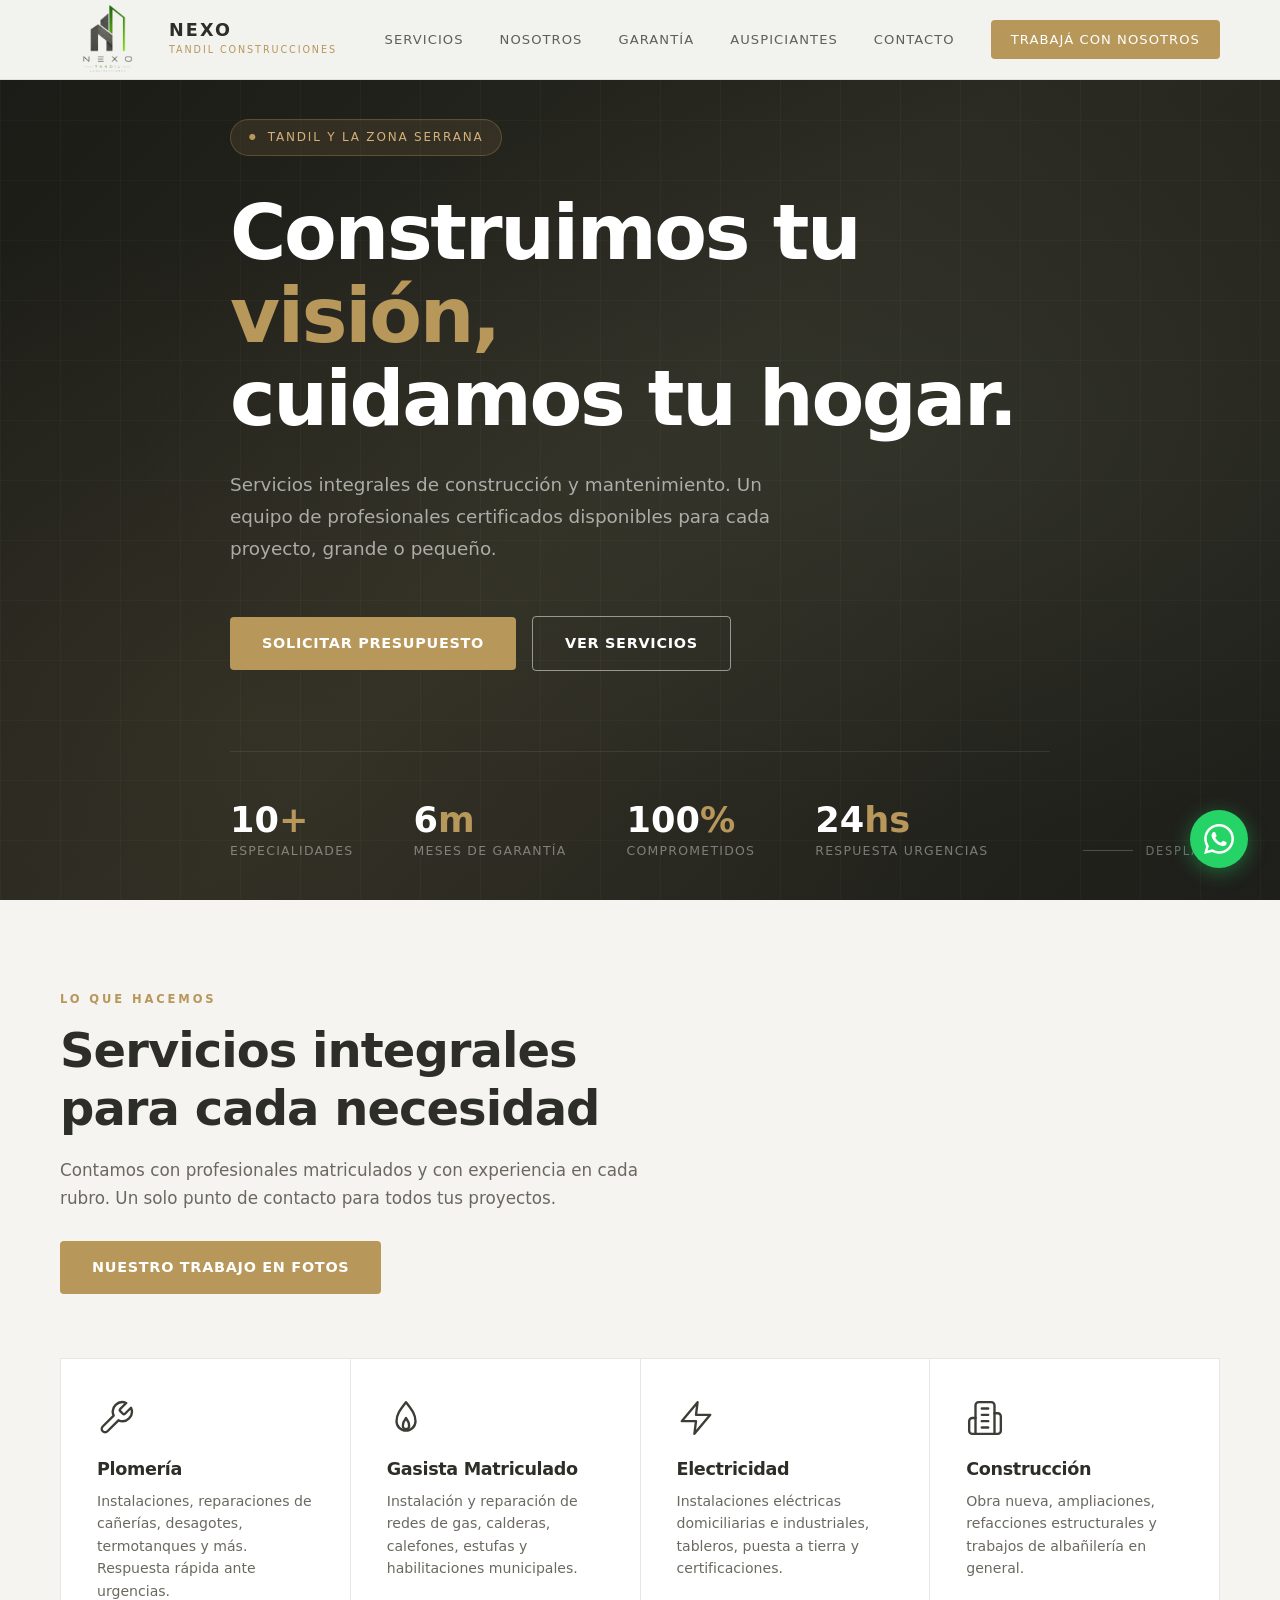
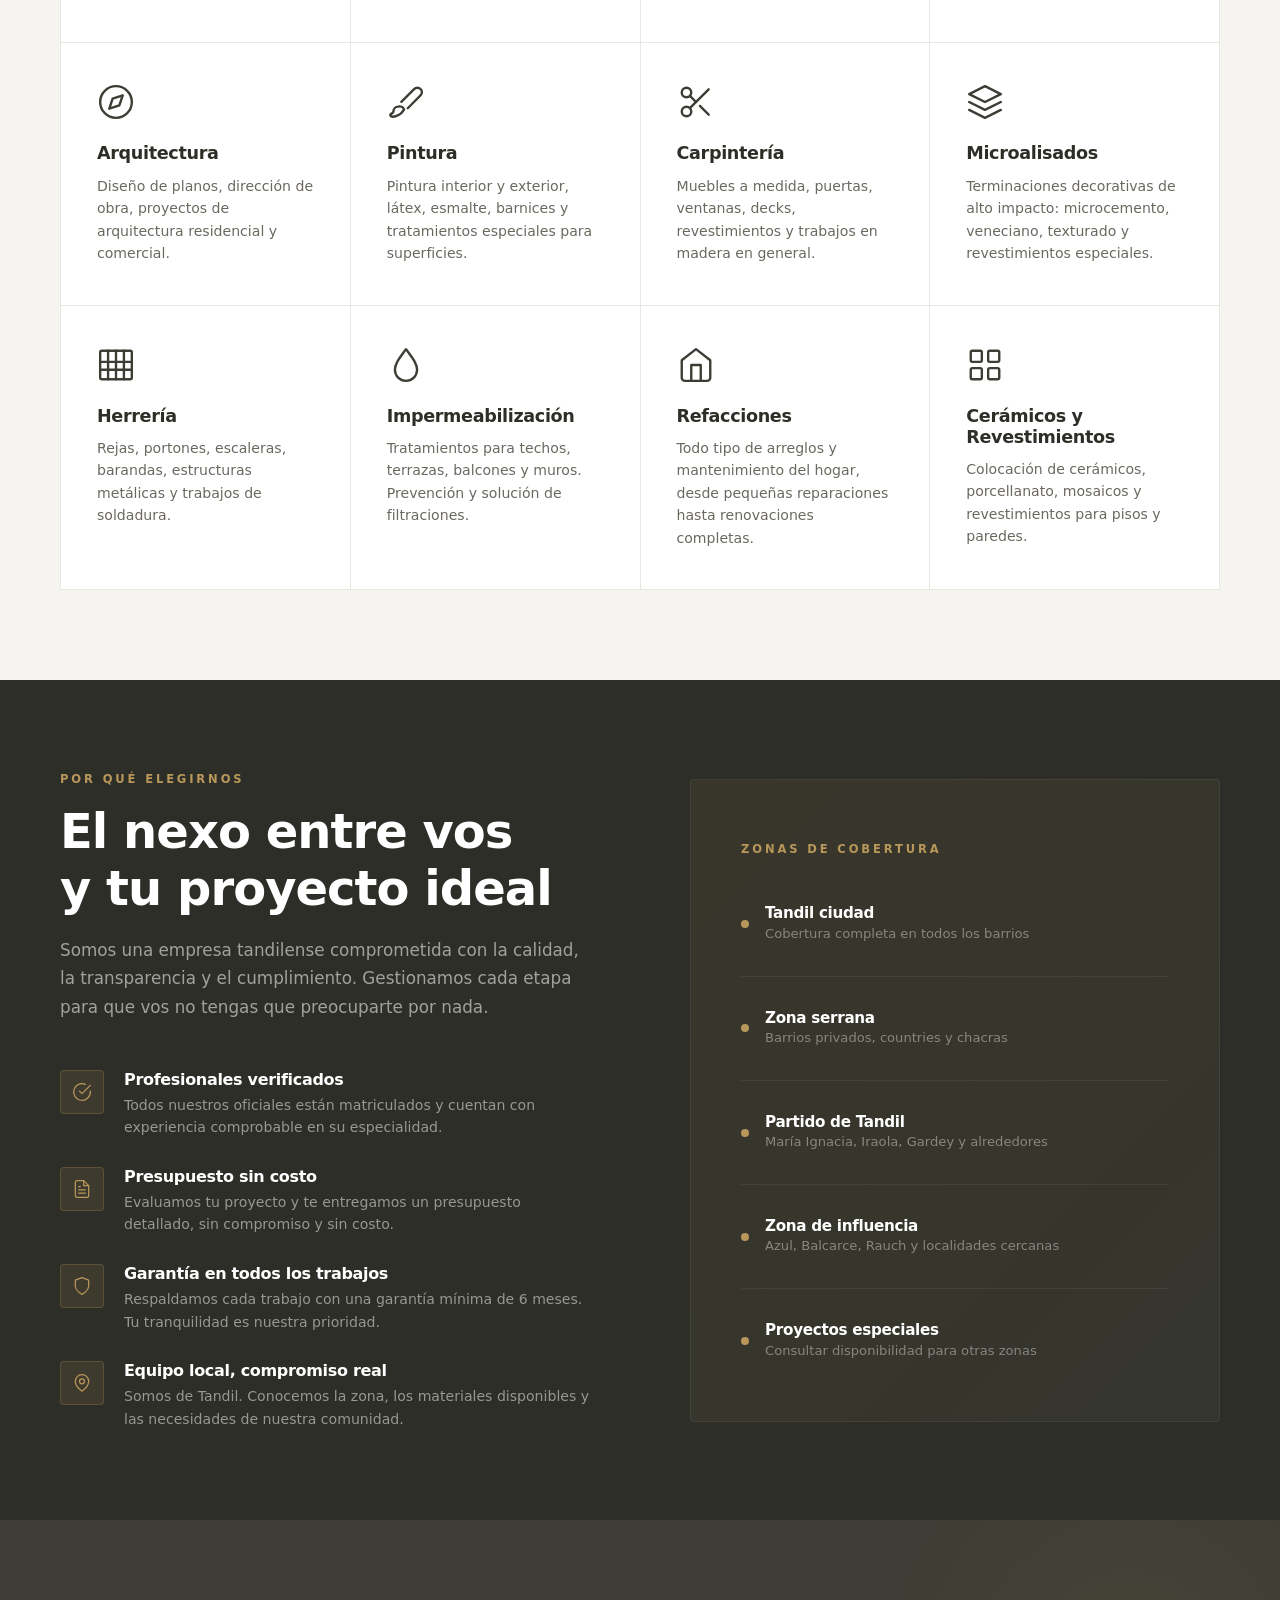
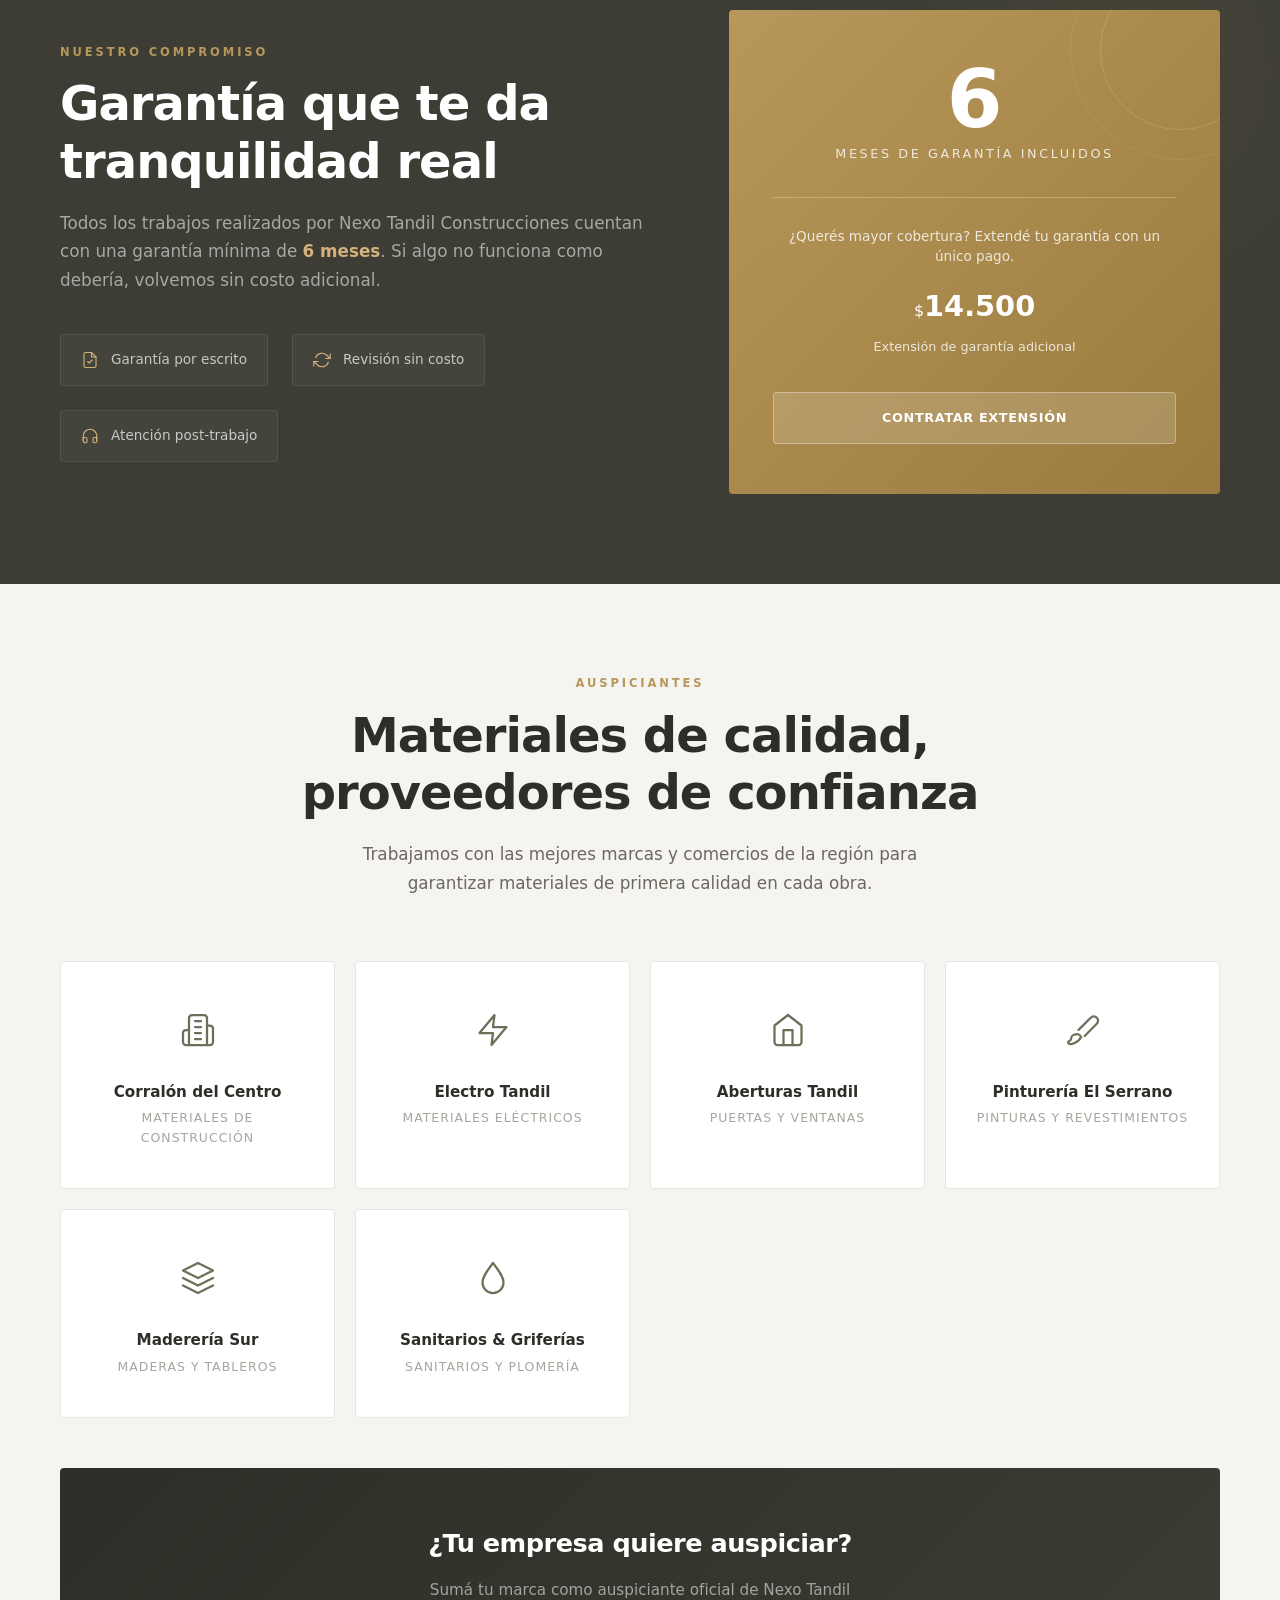
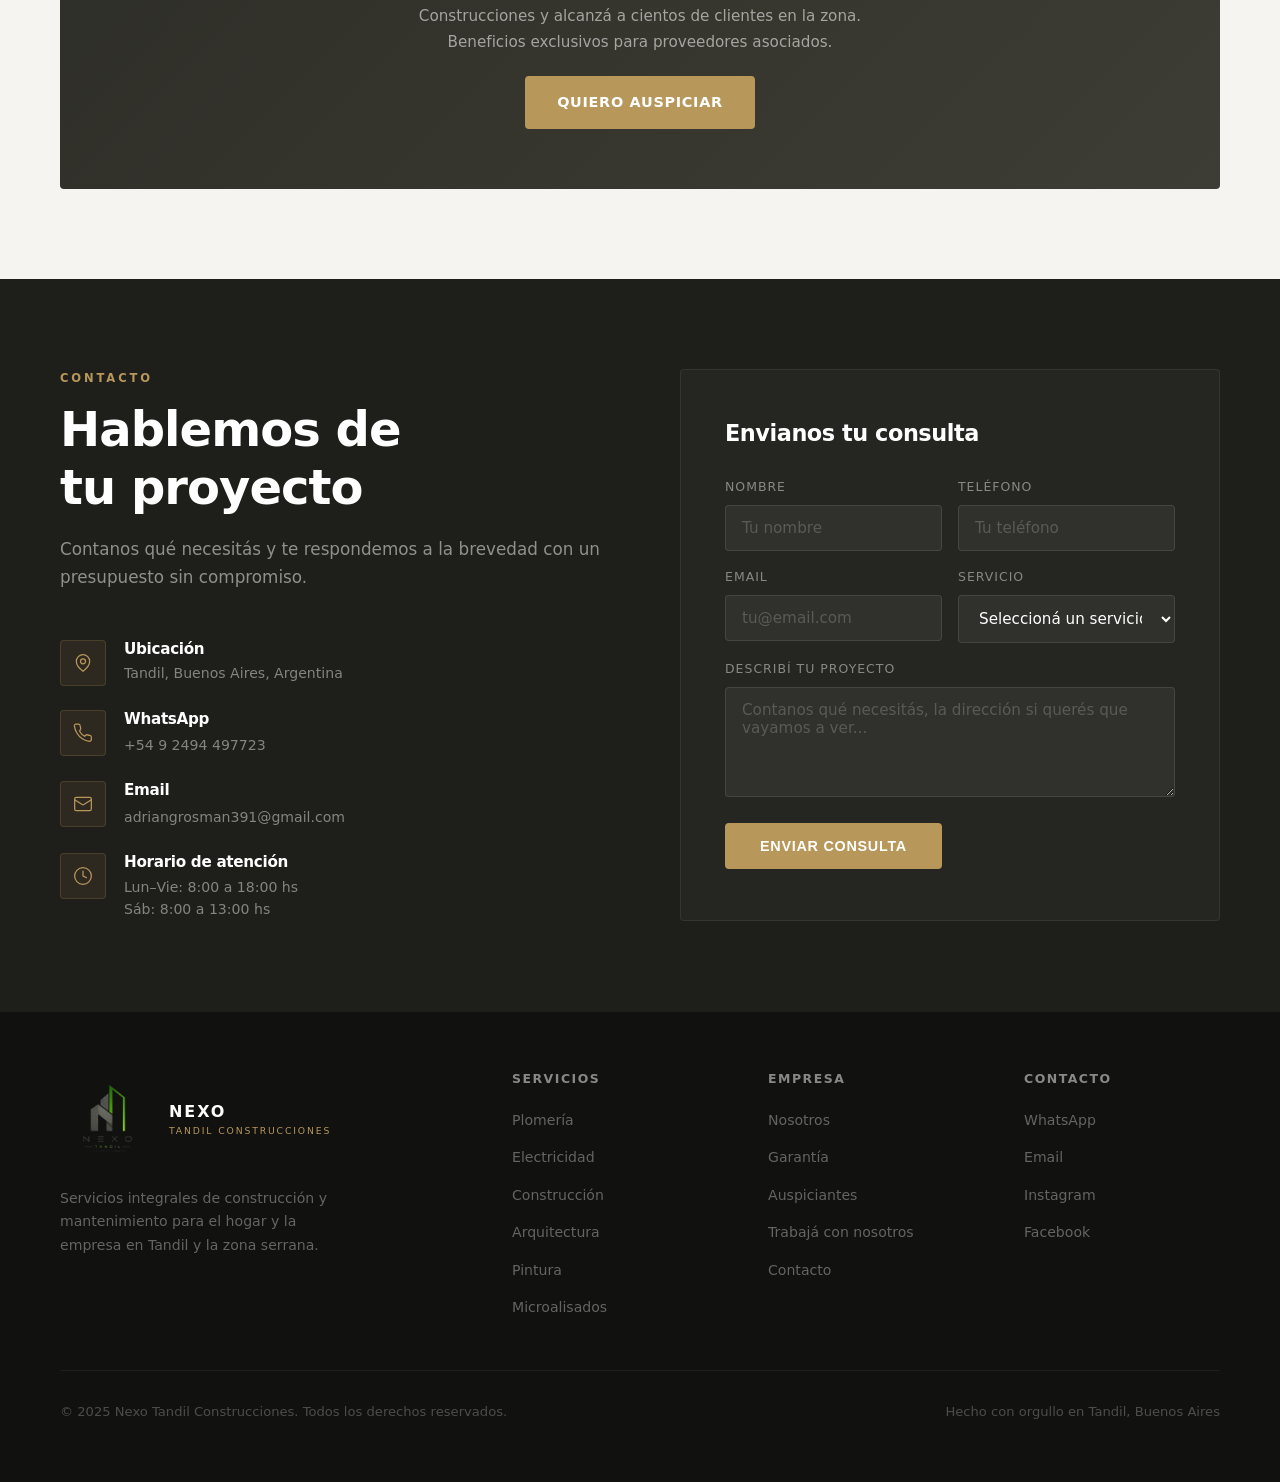
==== commit 66b4a586: "Agrega boton de fotos en servicios" ====
--- a/index.html
+++ b/index.html
@@ -239,6 +239,7 @@
       <span class="section-label">Lo que hacemos</span>
       <h2 class="section-title">Servicios integrales<br/>para cada necesidad</h2>
       <p class="section-sub">Contamos con profesionales matriculados y con experiencia en cada rubro. Un solo punto de contacto para todos tus proyectos.</p>
+      <a href="https://nexotandilconstrucciones.com" class="btn btn-primary" target="_blank" rel="noopener" style="margin-top:28px;">Nuestro trabajo en fotos</a>
     </div>
     <div class="services-grid">
 
